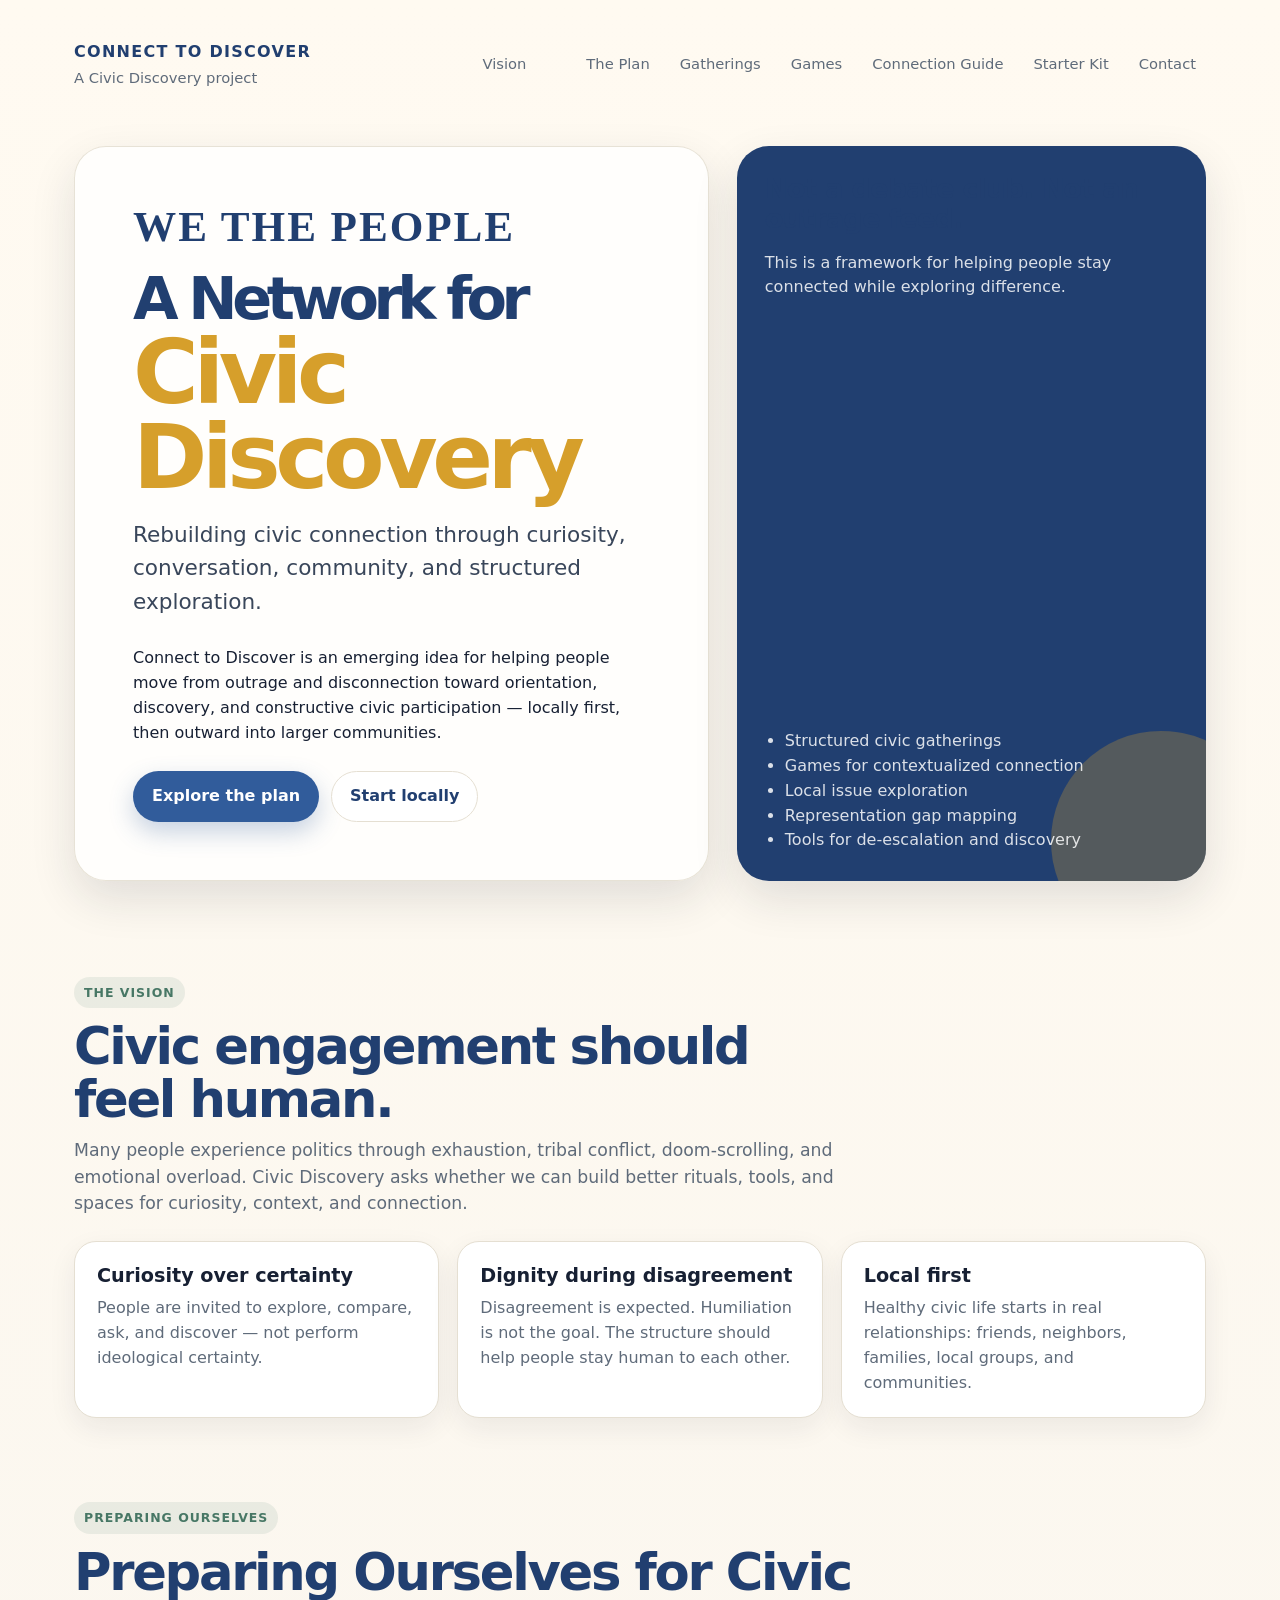
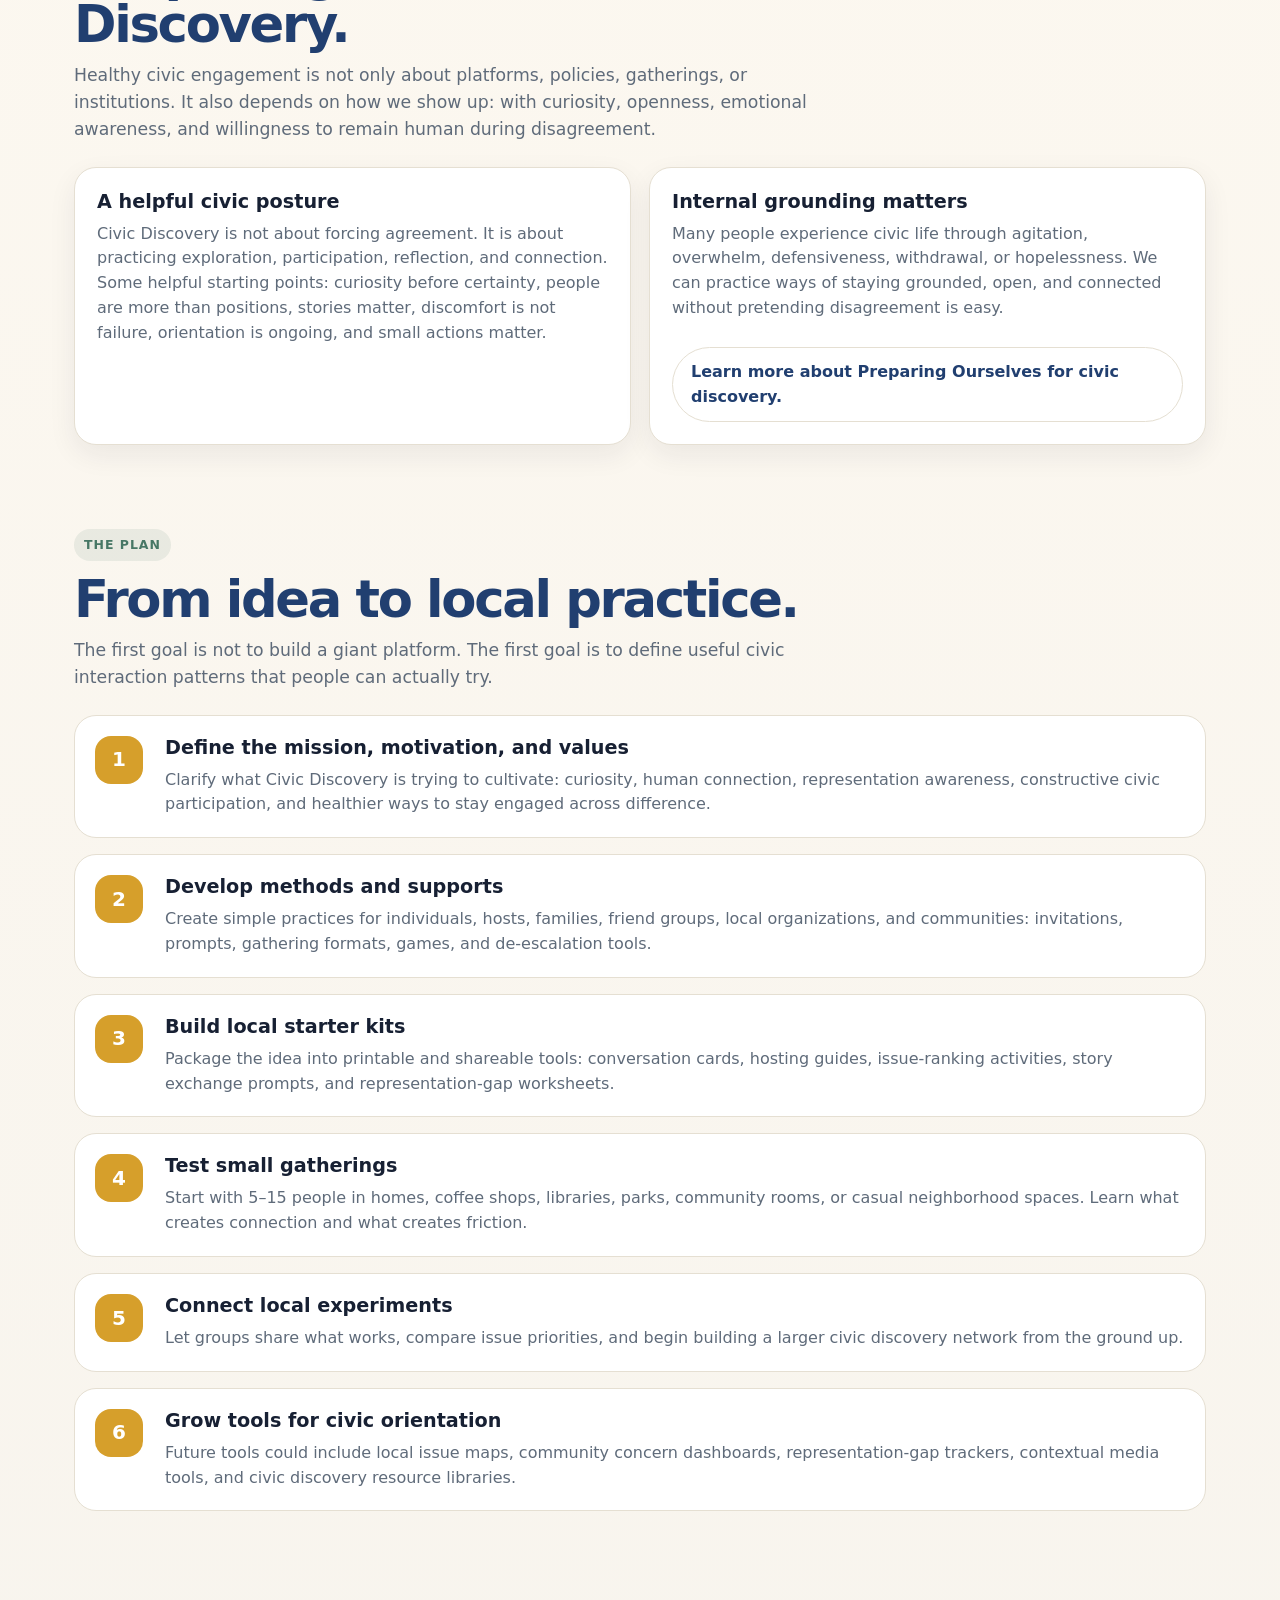
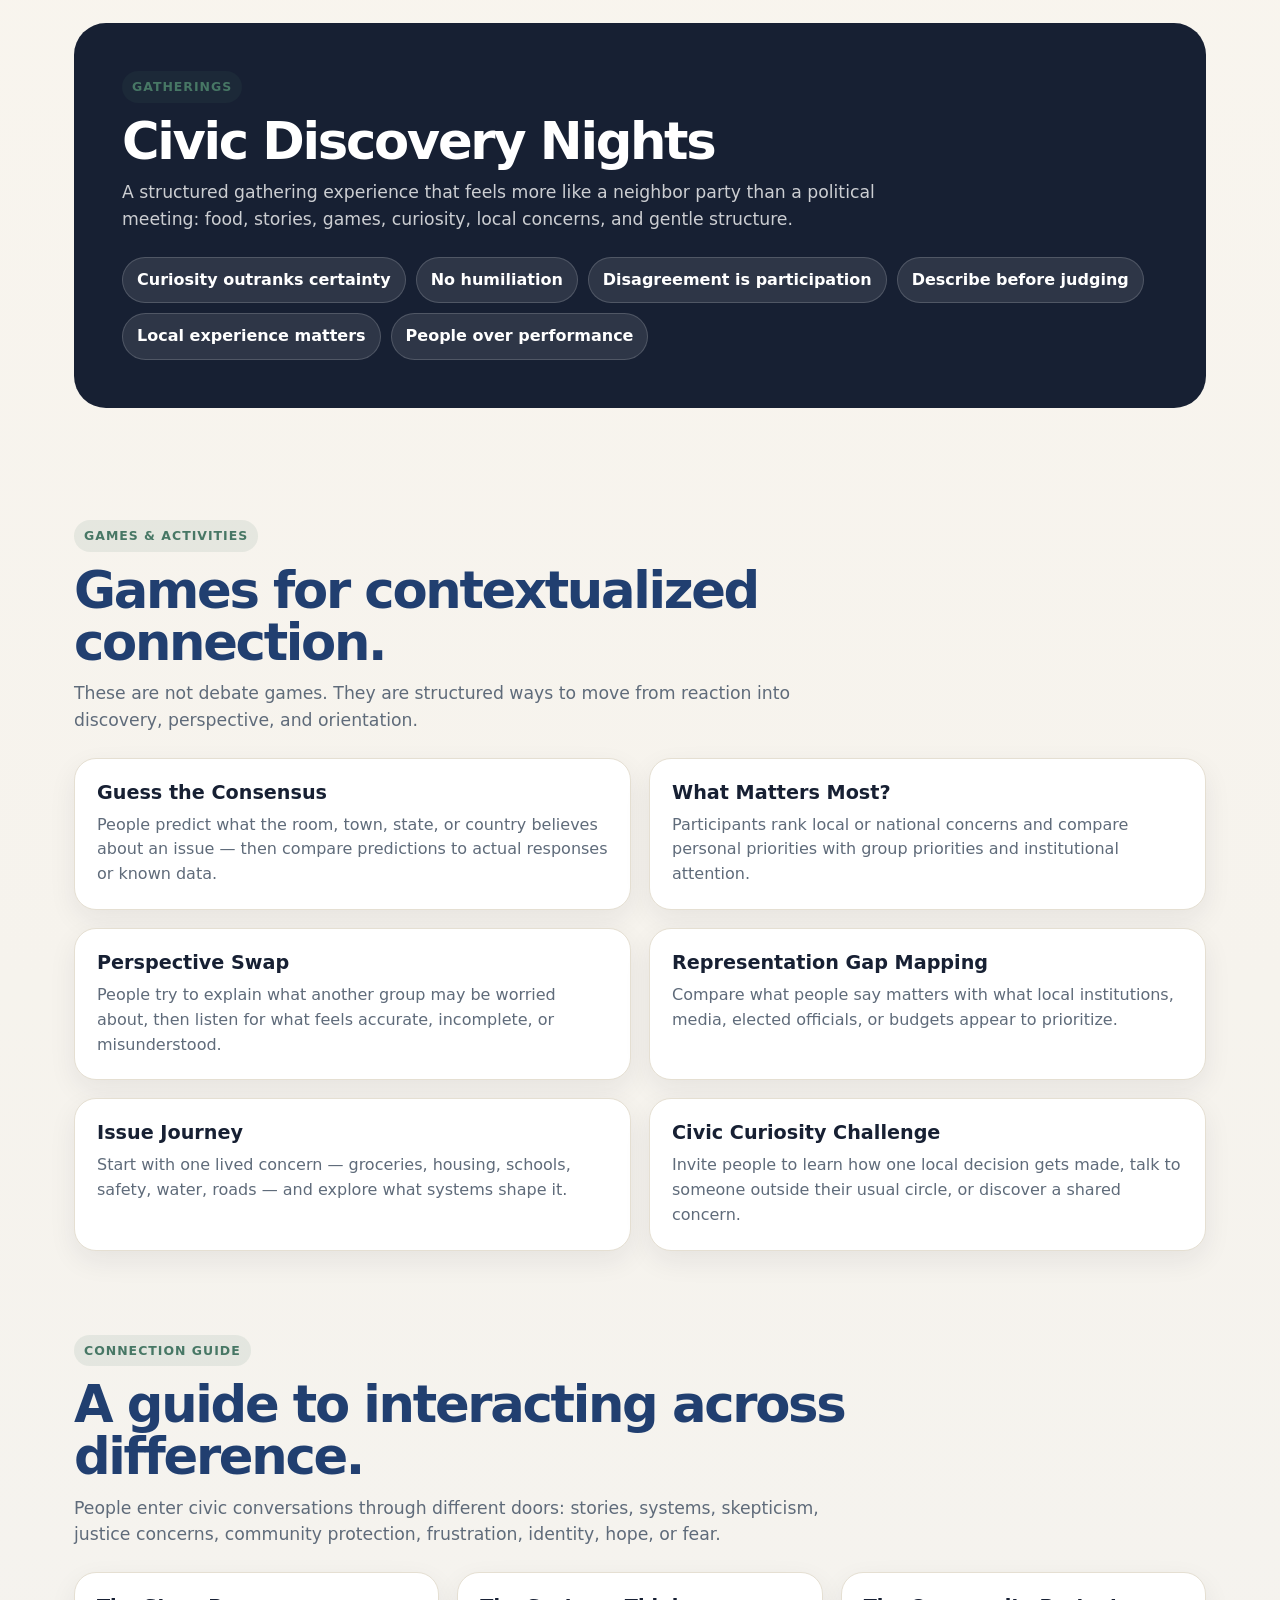
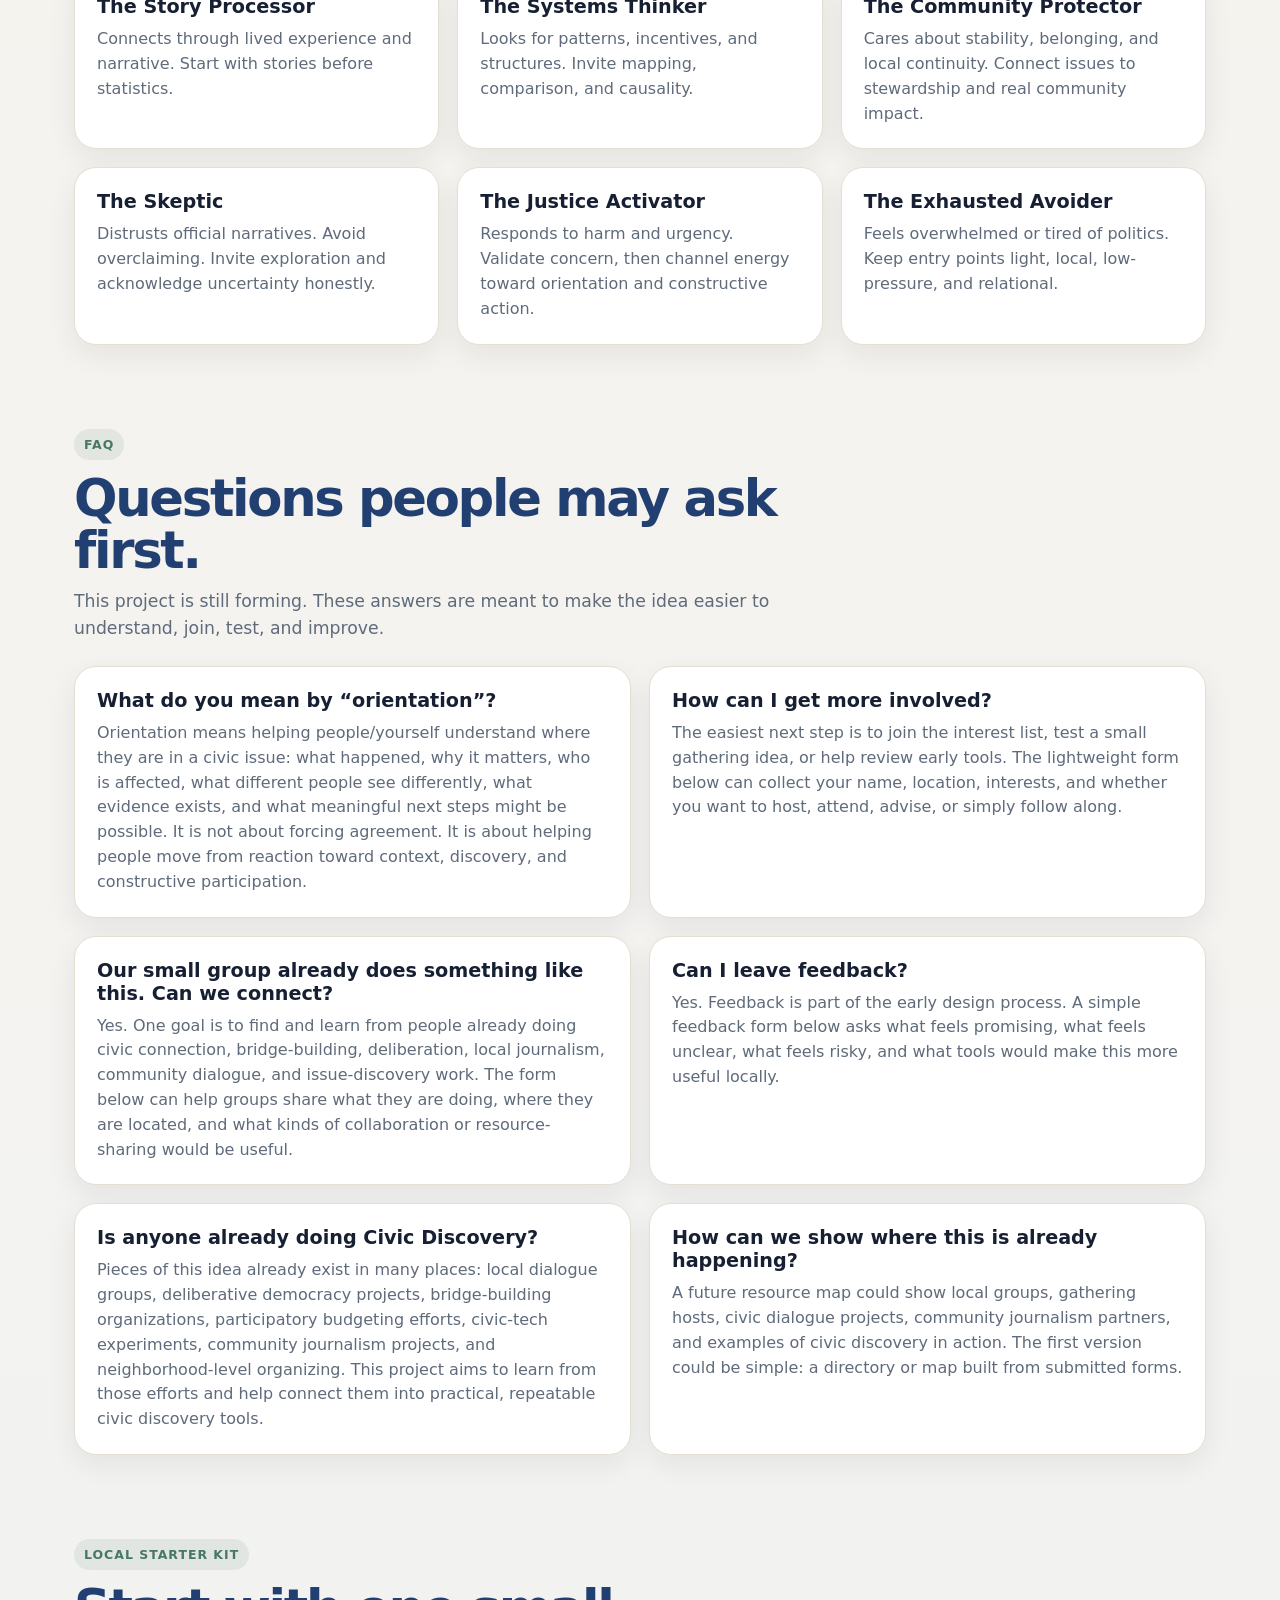
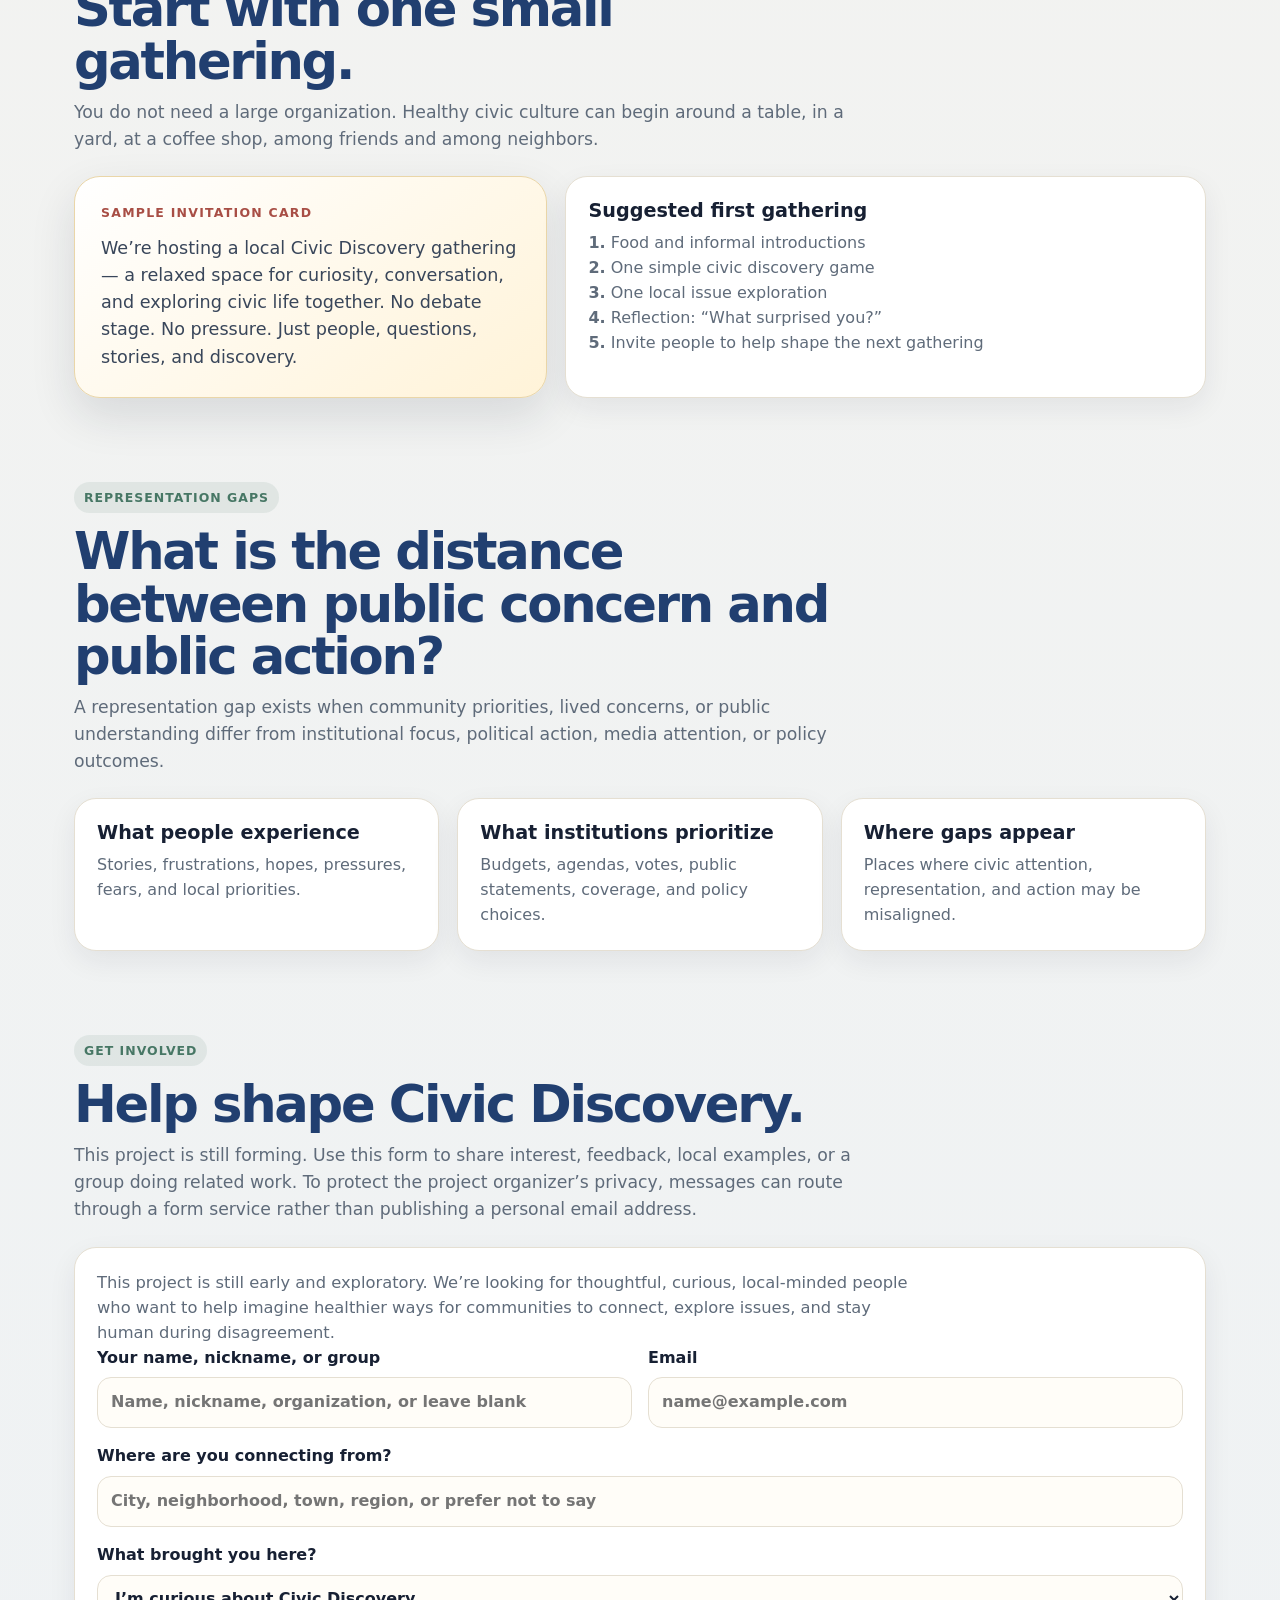
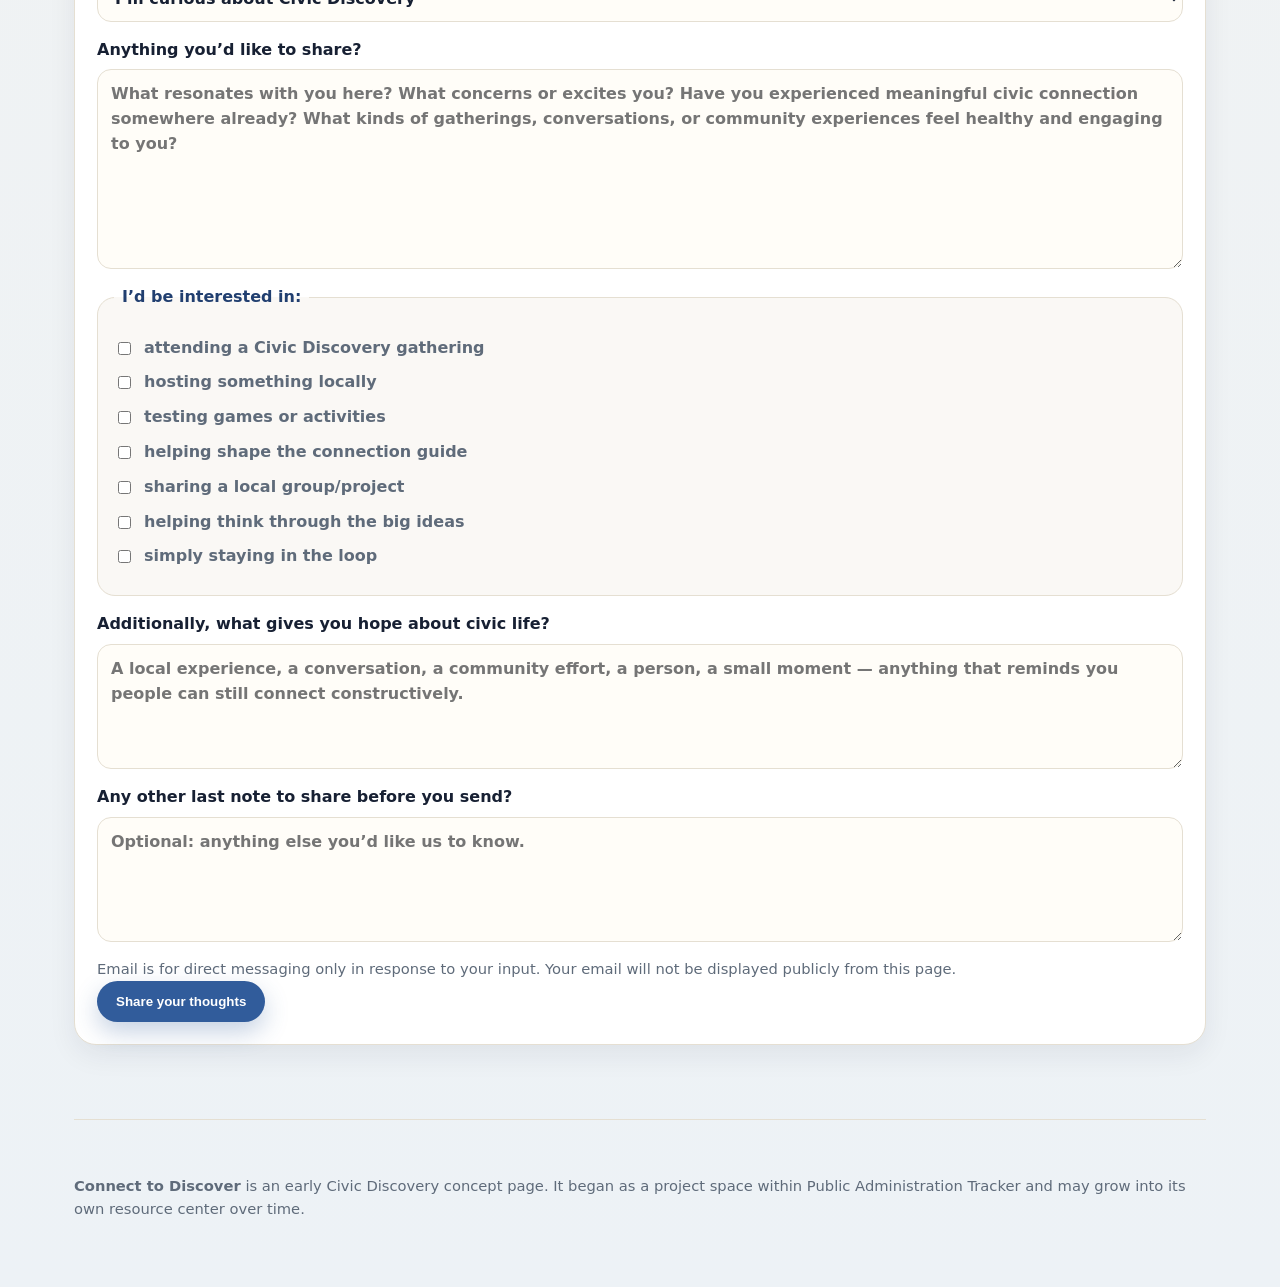
==== connecttodiscover.html @ 5a4b4bee "Update connecttodiscover.html with internal work links" ====
<!DOCTYPE html>
<html lang="en">
<head>
  <meta charset="UTF-8" />
  <meta name="viewport" content="width=device-width, initial-scale=1.0" />
  <title>Connect to Discover | Civic Discovery</title>
  <meta name="description" content="Connect to Discover is an emerging civic discovery project for rebuilding civic connection through curiosity, conversation, and community." />
  <style>
    :root {
      --ink: #172033;
      --muted: #5f6b7a;
      --soft: #f6f3ed;
      --paper: #fffaf1;
      --card: #ffffff;
      --line: #e5dfd2;
      --blue: #315c9b;
      --blue-dark: #213f70;
      --gold: #d69f2b;
      --green: #477765;
      --red: #a84e45;
      --purple: #6d5a8d;
      --shadow: 0 18px 45px rgba(23, 32, 51, 0.12);
      --radius: 22px;
    }

    * { box-sizing: border-box; }

    body {
      margin: 0;
      font-family: Inter, ui-sans-serif, system-ui, -apple-system, BlinkMacSystemFont, "Segoe UI", sans-serif;
      color: var(--ink);
      background: linear-gradient(180deg, #fffaf1 0%, #f6f3ed 45%, #edf2f6 100%);
      line-height: 1.55;
    }

    a { color: inherit; }

    .site-shell {
      max-width: 1180px;
      margin: 0 auto;
      padding: 24px;
    }

    .topbar {
      display: flex;
      align-items: center;
      justify-content: space-between;
      gap: 18px;
      padding: 16px 0 28px;
    }

    .brand {
      display: flex;
      flex-direction: column;
      gap: 2px;
      text-decoration: none;
    }

    .brand strong {
      font-size: 1rem;
      letter-spacing: 0.08em;
      text-transform: uppercase;
      color: var(--blue-dark);
    }

    .brand span {
      color: var(--muted);
      font-size: 0.92rem;
    }

    nav {
      display: flex;
      flex-wrap: wrap;
      justify-content: flex-end;
      gap: 10px;
      font-size: 0.92rem;
    }

    nav a {
      text-decoration: none;
      color: var(--muted);
      padding: 8px 10px;
      border-radius: 999px;
    }

    nav a:hover {
      color: var(--blue-dark);
      background: rgba(49, 92, 155, 0.08);
    }

    .hero {
      display: grid;
      grid-template-columns: minmax(0, 1.15fr) minmax(300px, 0.85fr);
      gap: 28px;
      align-items: stretch;
      padding: 28px 0 54px;
    }

    .hero-card {
      background: rgba(255, 255, 255, 0.78);
      border: 1px solid rgba(229, 223, 210, 0.9);
      border-radius: 32px;
      padding: clamp(30px, 5vw, 58px);
      box-shadow: var(--shadow);
      backdrop-filter: blur(8px);
    }

   .eyebrow {
  display: block;
  color: var(--blue-dark);
  font-family: Georgia, "Times New Roman", serif;
  font-weight: 800;
  font-size: clamp(1.55rem, 3.5vw, 2.7rem);
  line-height: 1;
  letter-spacing: 0.045em;
  text-transform: uppercase;
  margin-bottom: 22px;
}
    h1 {
      font-size: clamp(2.45rem, 7vw, 5.6rem);
      line-height: 0.95;
      margin: 0 0 18px;
      letter-spacing: -0.06em;
      color: var(--blue-dark);
    }

  .hero h1 span {
  color: var(--gold);
  display: block;
}

.hero h1 .title-kicker {
  color: var(--blue-dark);
  font-size: clamp(1.8rem, 4.6vw, 3.85rem);
  line-height: 0.98;
  margin-bottom: 2px;
}

    .lede {
      font-size: clamp(1.1rem, 2vw, 1.35rem);
      color: #39465a;
      max-width: 780px;
      margin: 0 0 28px;
    }

    .button-row {
      display: flex;
      flex-wrap: wrap;
      gap: 12px;
      margin-top: 26px;
    }

    .button {
      display: inline-flex;
      align-items: center;
      justify-content: center;
      border-radius: 999px;
      padding: 12px 18px;
      font-weight: 750;
      text-decoration: none;
      border: 1px solid transparent;
      transition: transform 0.16s ease, box-shadow 0.16s ease, background 0.16s ease;
    }

    .button:hover { transform: translateY(-1px); }

    .button.primary {
      background: var(--blue);
      color: white;
      box-shadow: 0 10px 24px rgba(49, 92, 155, 0.28);
    }

    .button.secondary {
      background: white;
      border-color: var(--line);
      color: var(--blue-dark);
    }

    .side-panel {
      border-radius: 32px;
      padding: 28px;
      background: var(--blue-dark);
      color: white;
      box-shadow: var(--shadow);
      display: flex;
      flex-direction: column;
      justify-content: space-between;
      min-height: 420px;
      position: relative;
      overflow: hidden;
    }

    .side-panel::after {
      content: "";
      position: absolute;
      width: 220px;
      height: 220px;
      border-radius: 999px;
      background: rgba(214, 159, 43, 0.28);
      bottom: -70px;
      right: -65px;
    }

    .side-panel h2 {
      font-size: 1.7rem;
      line-height: 1.12;
      margin: 0 0 16px;
      letter-spacing: -0.03em;
      position: relative;
      z-index: 1;
    }

    .side-panel p, .side-panel li {
      color: rgba(255,255,255,0.84);
      position: relative;
      z-index: 1;
    }

    .side-panel ul {
      margin: 18px 0 0;
      padding-left: 20px;
    }

    section {
      padding: 42px 0;
    }

    .section-heading {
      max-width: 780px;
      margin-bottom: 24px;
    }

    h2 {
      font-size: clamp(1.9rem, 4vw, 3.25rem);
      line-height: 1.02;
      letter-spacing: -0.045em;
      margin: 0 0 12px;
      color: var(--blue-dark);
    }

    h3 {
      font-size: 1.2rem;
      line-height: 1.2;
      margin: 0 0 9px;
      color: var(--ink);
    }

    .section-heading p {
      font-size: 1.08rem;
      color: var(--muted);
      margin: 0;
    }

    .grid {
      display: grid;
      grid-template-columns: repeat(3, minmax(0, 1fr));
      gap: 18px;
    }

    .grid.two {
      grid-template-columns: repeat(2, minmax(0, 1fr));
    }

    .card {
      background: var(--card);
      border: 1px solid var(--line);
      border-radius: var(--radius);
      padding: 22px;
      box-shadow: 0 10px 28px rgba(23, 32, 51, 0.07);
    }

    .card p {
      margin: 0;
      color: var(--muted);
    }

    .tag {
      display: inline-block;
      font-size: 0.78rem;
      font-weight: 750;
      text-transform: uppercase;
      letter-spacing: 0.08em;
      color: var(--green);
      background: rgba(71, 119, 101, 0.1);
      padding: 6px 10px;
      border-radius: 999px;
      margin-bottom: 12px;
    }

    .steps {
      counter-reset: step;
      display: grid;
      gap: 16px;
    }

    .step {
      counter-increment: step;
      display: grid;
      grid-template-columns: 54px 1fr;
      gap: 16px;
      align-items: start;
      background: white;
      border: 1px solid var(--line);
      border-radius: var(--radius);
      padding: 20px;
    }

    .step::before {
      content: counter(step);
      display: grid;
      place-items: center;
      width: 48px;
      height: 48px;
      border-radius: 16px;
      background: var(--gold);
      color: white;
      font-weight: 850;
      font-size: 1.25rem;
    }

    .step p { margin: 0; color: var(--muted); }

    .feature-band {
      background: var(--ink);
      color: white;
      border-radius: 32px;
      padding: clamp(28px, 5vw, 48px);
      margin: 28px 0;
      overflow: hidden;
      position: relative;
    }

    .feature-band h2 { color: white; }
    .feature-band p { color: rgba(255,255,255,0.78); }

    .agreements {
      display: flex;
      flex-wrap: wrap;
      gap: 10px;
      margin-top: 20px;
    }

    .agreement {
      background: rgba(255,255,255,0.1);
      border: 1px solid rgba(255,255,255,0.16);
      border-radius: 999px;
      padding: 10px 14px;
      color: white;
      font-weight: 700;
    }

    .starter-box {
      display: grid;
      grid-template-columns: minmax(0, 0.85fr) minmax(0, 1.15fr);
      gap: 18px;
      align-items: stretch;
    }

    .invitation-card {
      background: linear-gradient(145deg, #ffffff, #fff3d8);
      border: 1px solid #ead6a8;
      border-radius: 26px;
      padding: 26px;
      box-shadow: var(--shadow);
    }

    .invitation-card .small-label {
      font-size: 0.78rem;
      font-weight: 850;
      text-transform: uppercase;
      letter-spacing: 0.1em;
      color: var(--red);
      margin-bottom: 12px;
    }

    .invitation-card p {
      font-size: 1.1rem;
      color: #39465a;
      margin: 0;
    }

    label {
      display: grid;
      gap: 7px;
      font-weight: 750;
      color: var(--ink);
      margin-bottom: 16px;
    }

    input,
    select,
    textarea {
      width: 100%;
      border: 1px solid var(--line);
      border-radius: 14px;
      padding: 12px 13px;
      font: inherit;
      color: var(--ink);
      background: #fffdf8;
    }

    input:focus,
    select:focus,
    textarea:focus {
      outline: 3px solid rgba(49, 92, 155, 0.18);
      border-color: var(--blue);
    }

    .form-grid {
      display: grid;
      grid-template-columns: repeat(2, minmax(0, 1fr));
      gap: 16px;
    }

    fieldset {
      border: 1px solid var(--line);
      border-radius: 18px;
      padding: 16px;
      margin: 10px 0 16px;
      background: rgba(246, 243, 237, 0.55);
    }

    legend {
      font-weight: 850;
      color: var(--blue-dark);
      padding: 0 8px;
    }

    .checkbox {
      display: flex;
      align-items: center;
      gap: 10px;
      font-weight: 650;
      color: var(--muted);
      margin: 10px 0;
    }

    .checkbox input {
      width: auto;
    }

    .form-intro {
      color: var(--muted);
      font-size: 1.02rem;
      margin: 0 0 22px;
      max-width: 820px;
    }

    .form-note {
      color: var(--muted);
      font-size: 0.92rem;
      margin: 0 0 18px;
    }

    footer {
      padding: 40px 0 28px;
      color: var(--muted);
      border-top: 1px solid var(--line);
      margin-top: 32px;
      font-size: 0.92rem;
    }

    @media (max-width: 880px) {
      .hero,
      .starter-box,
      .grid,
      .grid.two,
      .form-grid {
        grid-template-columns: 1fr;
      }

      .topbar {
        align-items: flex-start;
        flex-direction: column;
      }

      nav { justify-content: flex-start; }
      .side-panel { min-height: auto; }
    }

    @media (max-width: 560px) {
      .site-shell { padding: 18px; }
      .hero-card, .side-panel, .feature-band { border-radius: 24px; }
      .step { grid-template-columns: 1fr; }
      .step::before { width: 44px; height: 44px; }
      nav a { padding-left: 0; }
    }
  </style>
</head>
<body>
  <div class="site-shell">
    <header class="topbar">
      <a class="brand" href="#top" aria-label="Connect to Discover home">
        <strong>Connect to Discover</strong>
        <span>A Civic Discovery project</span>
      </a>
      <nav aria-label="Page navigation">
        <a href="#vision">Vision</a>
        <a href="internal-work-civic-discovery.html"Internal Work</a>
        <a href="#plan">The Plan</a>
        <a href="#gatherings">Gatherings</a>
        <a href="#games">Games</a>
        <a href="#guide">Connection Guide</a>
        <a href="#starter">Starter Kit</a>
        <a href="#contact">Contact</a>
      </nav>
    </header>

    <main id="top">
      <section class="hero" aria-labelledby="hero-title">
        <div class="hero-card">
<div class="eyebrow">We The People</div>
<h1 id="hero-title">
  <span class="title-kicker">A Network for</span>
  <span>Civic Discovery</span>
</h1>
          <p class="lede">Rebuilding civic connection through curiosity, conversation, community, and structured exploration.</p>
          <p>Connect to Discover is an emerging idea for helping people move from outrage and disconnection toward orientation, discovery, and constructive civic participation — locally first, then outward into larger communities.</p>
          <div class="button-row">
            <a class="button primary" href="#plan">Explore the plan</a>
            <a class="button secondary" href="#starter">Start locally</a>
          </div>
        </div>

        <aside class="side-panel" aria-label="What this project is about">
          <div>
            <h2>Not a debate club. Not an outrage feed.</h2>
            <p>This is a framework for helping people stay connected while exploring difference.</p>
          </div>
          <ul>
            <li>Structured civic gatherings</li>
            <li>Games for contextualized connection</li>
            <li>Local issue exploration</li>
            <li>Representation gap mapping</li>
            <li>Tools for de-escalation and discovery</li>
          </ul>
        </aside>
      </section>

      <section id="vision">
        <div class="section-heading">
          <span class="tag">The Vision</span>
          <h2>Civic engagement should feel human.</h2>
          <p>Many people experience politics through exhaustion, tribal conflict, doom-scrolling, and emotional overload. Civic Discovery asks whether we can build better rituals, tools, and spaces for curiosity, context, and connection.</p>
        </div>
        <div class="grid three">
          <article class="card">
            <h3>Curiosity over certainty</h3>
            <p>People are invited to explore, compare, ask, and discover — not perform ideological certainty.</p>
          </article>
          <article class="card">
            <h3>Dignity during disagreement</h3>
            <p>Disagreement is expected. Humiliation is not the goal. The structure should help people stay human to each other.</p>
          </article>
          <article class="card">
            <h3>Local first</h3>
            <p>Healthy civic life starts in real relationships: friends, neighbors, families, local groups, and communities.</p>
          </article>
        </div>
      </section>

      <section id="preparing">
  <div class="section-heading">
    <span class="tag">Preparing Ourselves</span>
    <h2>Preparing Ourselves for Civic Discovery.</h2>
    <p>Healthy civic engagement is not only about platforms, policies, gatherings, or institutions. It also depends on how we show up: with curiosity, openness, emotional awareness, and willingness to remain human during disagreement.</p>
  </div>
  <div class="grid two">
    <article class="card">
      <h3>A helpful civic posture</h3>
      <p>Civic Discovery is not about forcing agreement. It is about practicing exploration, participation, reflection, and connection. Some helpful starting points: curiosity before certainty, people are more than positions, stories matter, discomfort is not failure, orientation is ongoing, and small actions matter.</p>
    </article>
    <article class="card">
      <h3>Internal grounding matters</h3>
      <p>Many people experience civic life through agitation, overwhelm, defensiveness, withdrawal, or hopelessness. We can practice ways of staying grounded, open, and connected without pretending disagreement is easy.</p>
      <div class="button-row">
        <a class="button secondary" href="internal-work-civic-discovery.html">Learn more about Preparing Ourselves for civic discovery.</a>
      </div>
    </article>
  </div>
</section>

      
      <section id="plan">
        <div class="section-heading">
          <span class="tag">The Plan</span>
          <h2>From idea to local practice.</h2>
          <p>The first goal is not to build a giant platform. The first goal is to define useful civic interaction patterns that people can actually try.</p>
        </div>
        <div class="steps">
          <article class="step">
            <div>
              <h3>Define the mission, motivation, and values</h3>
              <p>Clarify what Civic Discovery is trying to cultivate: curiosity, human connection, representation awareness, constructive civic participation, and healthier ways to stay engaged across difference.</p>
            </div>
          </article>
          <article class="step">
            <div>
              <h3>Develop methods and supports</h3>
              <p>Create simple practices for individuals, hosts, families, friend groups, local organizations, and communities: invitations, prompts, gathering formats, games, and de-escalation tools.</p>
            </div>
          </article>
          <article class="step">
            <div>
              <h3>Build local starter kits</h3>
              <p>Package the idea into printable and shareable tools: conversation cards, hosting guides, issue-ranking activities, story exchange prompts, and representation-gap worksheets.</p>
            </div>
          </article>
          <article class="step">
            <div>
              <h3>Test small gatherings</h3>
              <p>Start with 5–15 people in homes, coffee shops, libraries, parks, community rooms, or casual neighborhood spaces. Learn what creates connection and what creates friction.</p>
            </div>
          </article>
          <article class="step">
            <div>
              <h3>Connect local experiments</h3>
              <p>Let groups share what works, compare issue priorities, and begin building a larger civic discovery network from the ground up.</p>
            </div>
          </article>
          <article class="step">
            <div>
              <h3>Grow tools for civic orientation</h3>
              <p>Future tools could include local issue maps, community concern dashboards, representation-gap trackers, contextual media tools, and civic discovery resource libraries.</p>
            </div>
          </article>
        </div>
      </section>

      <section id="gatherings">
        <div class="feature-band">
          <div class="section-heading">
            <span class="tag">Gatherings</span>
            <h2>Civic Discovery Nights</h2>
            <p>A structured gathering experience that feels more like a neighbor party than a political meeting: food, stories, games, curiosity, local concerns, and gentle structure.</p>
          </div>
          <div class="agreements" aria-label="Suggested gathering agreements">
            <span class="agreement">Curiosity outranks certainty</span>
            <span class="agreement">No humiliation</span>
            <span class="agreement">Disagreement is participation</span>
            <span class="agreement">Describe before judging</span>
            <span class="agreement">Local experience matters</span>
            <span class="agreement">People over performance</span>
          </div>
        </div>
      </section>

      <section id="games">
        <div class="section-heading">
          <span class="tag">Games & Activities</span>
          <h2>Games for contextualized connection.</h2>
          <p>These are not debate games. They are structured ways to move from reaction into discovery, perspective, and orientation.</p>
        </div>
        <div class="grid two">
          <article class="card">
            <h3>Guess the Consensus</h3>
            <p>People predict what the room, town, state, or country believes about an issue — then compare predictions to actual responses or known data.</p>
          </article>
          <article class="card">
            <h3>What Matters Most?</h3>
            <p>Participants rank local or national concerns and compare personal priorities with group priorities and institutional attention.</p>
          </article>
          <article class="card">
            <h3>Perspective Swap</h3>
            <p>People try to explain what another group may be worried about, then listen for what feels accurate, incomplete, or misunderstood.</p>
          </article>
          <article class="card">
            <h3>Representation Gap Mapping</h3>
            <p>Compare what people say matters with what local institutions, media, elected officials, or budgets appear to prioritize.</p>
          </article>
          <article class="card">
            <h3>Issue Journey</h3>
            <p>Start with one lived concern — groceries, housing, schools, safety, water, roads — and explore what systems shape it.</p>
          </article>
          <article class="card">
            <h3>Civic Curiosity Challenge</h3>
            <p>Invite people to learn how one local decision gets made, talk to someone outside their usual circle, or discover a shared concern.</p>
          </article>
        </div>
      </section>

      <section id="guide">
        <div class="section-heading">
          <span class="tag">Connection Guide</span>
          <h2>A guide to interacting across difference.</h2>
          <p>People enter civic conversations through different doors: stories, systems, skepticism, justice concerns, community protection, frustration, identity, hope, or fear.</p>
        </div>
        <div class="grid">
          <article class="card">
            <h3>The Story Processor</h3>
            <p>Connects through lived experience and narrative. Start with stories before statistics.</p>
          </article>
          <article class="card">
            <h3>The Systems Thinker</h3>
            <p>Looks for patterns, incentives, and structures. Invite mapping, comparison, and causality.</p>
          </article>
          <article class="card">
            <h3>The Community Protector</h3>
            <p>Cares about stability, belonging, and local continuity. Connect issues to stewardship and real community impact.</p>
          </article>
          <article class="card">
            <h3>The Skeptic</h3>
            <p>Distrusts official narratives. Avoid overclaiming. Invite exploration and acknowledge uncertainty honestly.</p>
          </article>
          <article class="card">
            <h3>The Justice Activator</h3>
            <p>Responds to harm and urgency. Validate concern, then channel energy toward orientation and constructive action.</p>
          </article>
          <article class="card">
            <h3>The Exhausted Avoider</h3>
            <p>Feels overwhelmed or tired of politics. Keep entry points light, local, low-pressure, and relational.</p>
          </article>
        </div>
      </section>

      <section id="faq">
        <div class="section-heading">
          <span class="tag">FAQ</span>
          <h2>Questions people may ask first.</h2>
          <p>This project is still forming. These answers are meant to make the idea easier to understand, join, test, and improve.</p>
        </div>
        <div class="grid two">
          <article class="card">
            <h3>What do you mean by “orientation”?</h3>
            <p>Orientation means helping people/yourself understand where they are in a civic issue: what happened, why it matters, who is affected, what different people see differently, what evidence exists, and what meaningful next steps might be possible. It is not about forcing agreement. It is about helping people move from reaction toward context, discovery, and constructive participation.</p>
          </article>
          <article class="card">
            <h3>How can I get more involved?</h3>
            <p>The easiest next step is to join the interest list, test a small gathering idea, or help review early tools. The lightweight form below can collect your name, location, interests, and whether you want to host, attend, advise, or simply follow along.</p>
          </article>
          <article class="card">
            <h3>Our small group already does something like this. Can we connect?</h3>
            <p>Yes. One goal is to find and learn from people already doing civic connection, bridge-building, deliberation, local journalism, community dialogue, and issue-discovery work. The form below can help groups share what they are doing, where they are located, and what kinds of collaboration or resource-sharing would be useful.</p>
          </article>
          <article class="card">
            <h3>Can I leave feedback?</h3>
            <p>Yes. Feedback is part of the early design process. A simple feedback form below asks what feels promising, what feels unclear, what feels risky, and what tools would make this more useful locally.</p>
          </article>
          <article class="card">
            <h3>Is anyone already doing Civic Discovery?</h3>
            <p>Pieces of this idea already exist in many places: local dialogue groups, deliberative democracy projects, bridge-building organizations, participatory budgeting efforts, civic-tech experiments, community journalism projects, and neighborhood-level organizing. This project aims to learn from those efforts and help connect them into practical, repeatable civic discovery tools.</p>
          </article>
          <article class="card">
            <h3>How can we show where this is already happening?</h3>
            <p>A future resource map could show local groups, gathering hosts, civic dialogue projects, community journalism partners, and examples of civic discovery in action. The first version could be simple: a directory or map built from submitted forms.</p>
          </article>
        </div>
      </section>

      <section id="starter">
        <div class="section-heading">
          <span class="tag">Local Starter Kit</span>
          <h2>Start with one small gathering.</h2>
          <p>You do not need a large organization. Healthy civic culture can begin around a table, in a yard, at a coffee shop, among friends and among neighbors.</p>
        </div>
        <div class="starter-box">
          <div class="invitation-card">
            <div class="small-label">Sample Invitation Card</div>
            <p>We’re hosting a local Civic Discovery gathering — a relaxed space for curiosity, conversation, and exploring civic life together. No debate stage. No pressure. Just people, questions, stories, and discovery.</p>
          </div>
          <div class="card">
            <h3>Suggested first gathering</h3>
            <p><strong>1.</strong> Food and informal introductions<br>
              <strong>2.</strong> One simple civic discovery game<br>
              <strong>3.</strong> One local issue exploration<br>
              <strong>4.</strong> Reflection: “What surprised you?”<br>
              <strong>5.</strong> Invite people to help shape the next gathering</p>
          </div>
        </div>
      </section>


      <section id="representation-gaps">
        <div class="section-heading">
          <span class="tag">Representation Gaps</span>
          <h2>What is the distance between public concern and public action?</h2>
          <p>A representation gap exists when community priorities, lived concerns, or public understanding differ from institutional focus, political action, media attention, or policy outcomes.</p>
        </div>
        <div class="grid three">
          <article class="card">
            <h3>What people experience</h3>
            <p>Stories, frustrations, hopes, pressures, fears, and local priorities.</p>
          </article>
          <article class="card">
            <h3>What institutions prioritize</h3>
            <p>Budgets, agendas, votes, public statements, coverage, and policy choices.</p>
          </article>
          <article class="card">
            <h3>Where gaps appear</h3>
            <p>Places where civic attention, representation, and action may be misaligned.</p>
          </article>
        </div>
      </section>

      
      <section id="contact">
        <div class="section-heading">
          <span class="tag">Get Involved</span>
          <h2>Help shape Civic Discovery.</h2>
          <p>This project is still forming. Use this form to share interest, feedback, local examples, or a group doing related work. To protect the project organizer’s privacy, messages can route through a form service rather than publishing a personal email address.</p>
        </div>

        <form class="card" action="https://formspree.io/f/xaqvppjg" method="POST">
          <input type="hidden" name="project" value="Connect to Discover / Civic Discovery" />
          <input type="text" name="_gotcha" style="display:none" tabindex="-1" autocomplete="off" />

          <p class="form-intro">This project is still early and exploratory. We’re looking for thoughtful, curious, local-minded people who want to help imagine healthier ways for communities to connect, explore issues, and stay human during disagreement.</p>

          <div class="form-grid">
            <label>
              Your name, nickname, or group
              <input type="text" name="name" placeholder="Name, nickname, organization, or leave blank" />
            </label>

            <label>
              Email
              <input type="email" name="email" placeholder="name@example.com" />
            </label>
          </div>

          <label>
            Where are you connecting from?
            <input type="text" name="location" placeholder="City, neighborhood, town, region, or prefer not to say" />
          </label>

          <label>
            What brought you here?
            <select name="reason">
              <option value="curious">I’m curious about Civic Discovery</option>
              <option value="attend">I’d love to attend something like this</option>
              <option value="host">I may want to host a gathering</option>
              <option value="existing-group">My group already does similar work</option>
              <option value="ideas-feedback">I have ideas or feedback</option>
              <option value="related-projects">I know of related projects or organizations</option>
              <option value="follow-along">I just want to follow along and see where this goes</option>
            </select>
          </label>

          <label>
            Anything you’d like to share?
            <textarea name="message" rows="7" placeholder="What resonates with you here? What concerns or excites you? Have you experienced meaningful civic connection somewhere already? What kinds of gatherings, conversations, or community experiences feel healthy and engaging to you?"></textarea>
          </label>

          <fieldset>
            <legend>I’d be interested in:</legend>
            <label class="checkbox"><input type="checkbox" name="interests" value="attending" /> attending a Civic Discovery gathering</label>
            <label class="checkbox"><input type="checkbox" name="interests" value="hosting" /> hosting something locally</label>
            <label class="checkbox"><input type="checkbox" name="interests" value="testing-games" /> testing games or activities</label>
            <label class="checkbox"><input type="checkbox" name="interests" value="connection-guide" /> helping shape the connection guide</label>
            <label class="checkbox"><input type="checkbox" name="interests" value="local-project" /> sharing a local group/project</label>
            <label class="checkbox"><input type="checkbox" name="interests" value="big-ideas" /> helping think through the big ideas</label>
            <label class="checkbox"><input type="checkbox" name="interests" value="stay-in-loop" /> simply staying in the loop</label>
          </fieldset>

          <label>
            Additionally, what gives you hope about civic life?
            <textarea name="hope" rows="4" placeholder="A local experience, a conversation, a community effort, a person, a small moment — anything that reminds you people can still connect constructively."></textarea>
          </label>

          <label>
            Any other last note to share before you send?
            <textarea name="final_note" rows="4" placeholder="Optional: anything else you’d like us to know."></textarea>
          </label>

          <p class="form-note">Email is for direct messaging only in response to your input. Your email will not be displayed publicly from this page.</p>

          <button class="button primary" type="submit">Share your thoughts</button>
        </form>
      </section>
    </main>

    <footer>
      <p><strong>Connect to Discover</strong> is an early Civic Discovery concept page. It began as a project space within Public Administration Tracker and may grow into its own resource center over time.</p>
    </footer>
  </div>
</body>
</html>
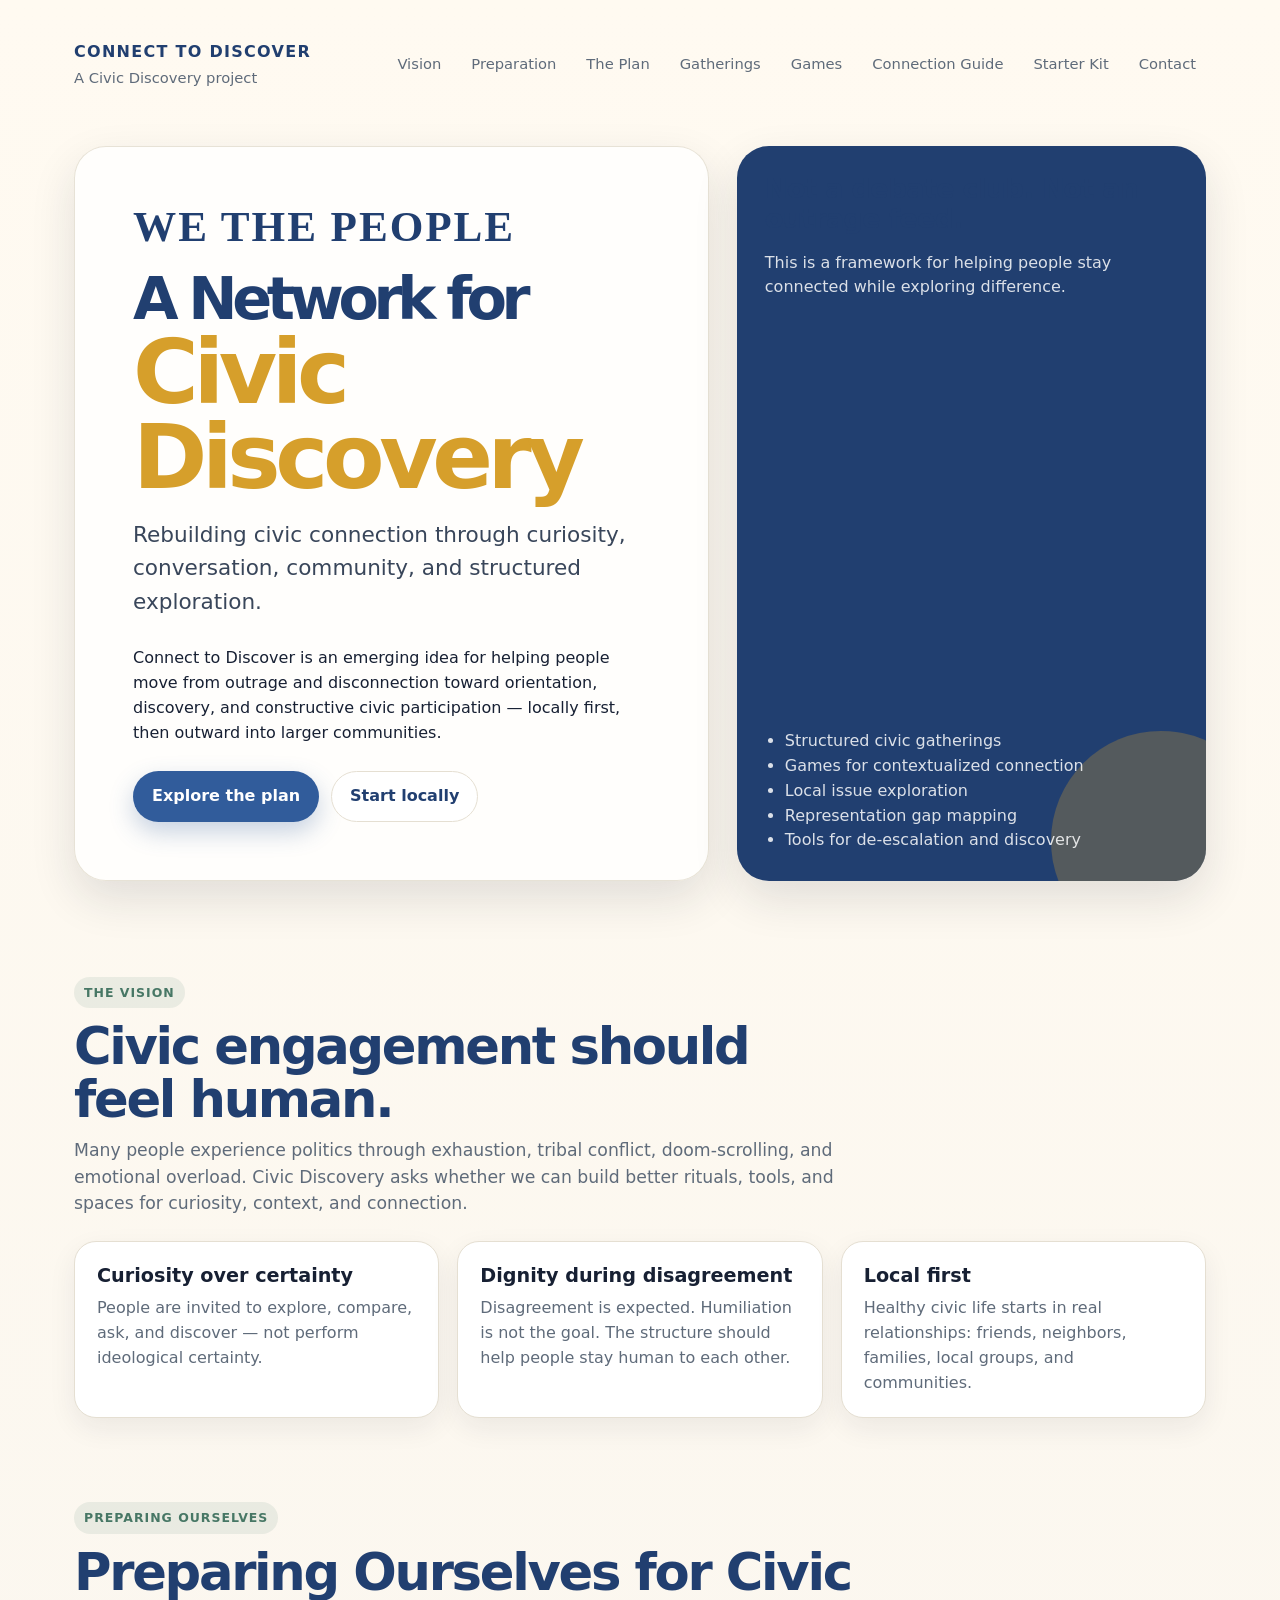
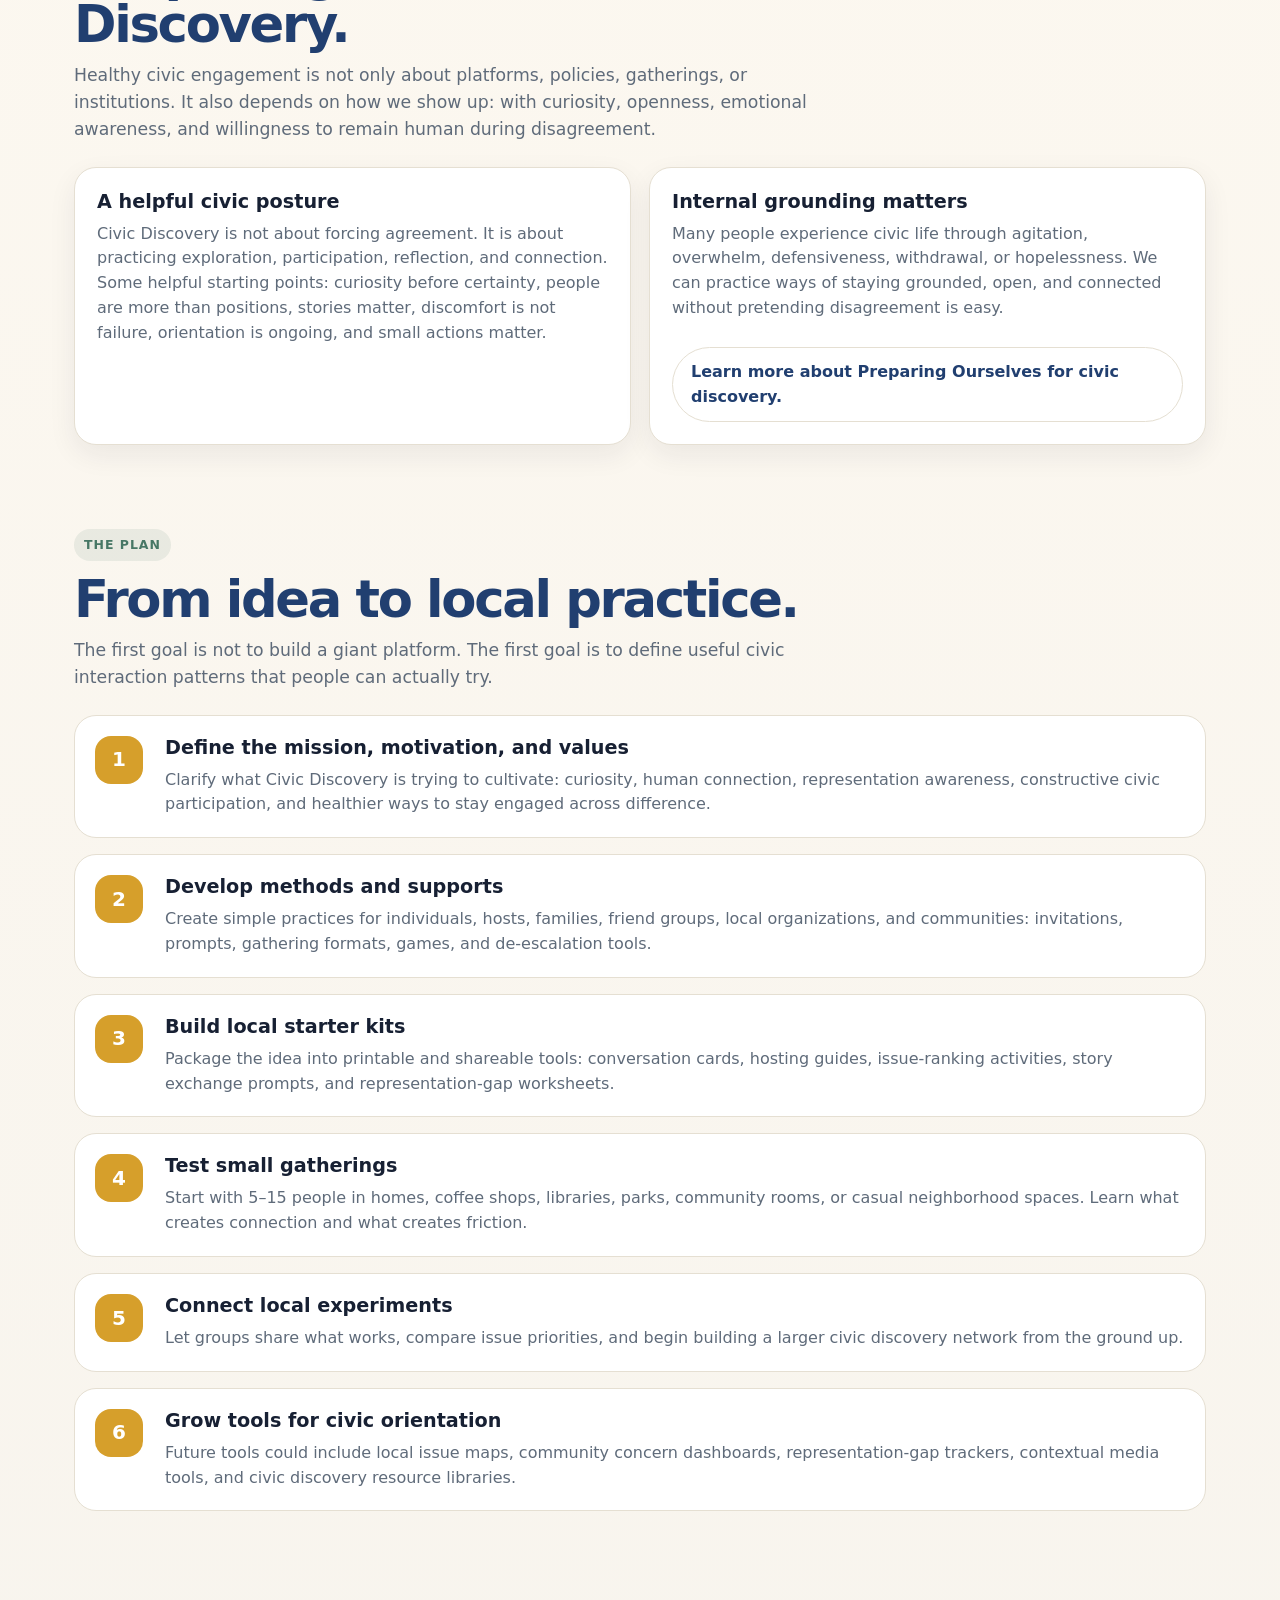
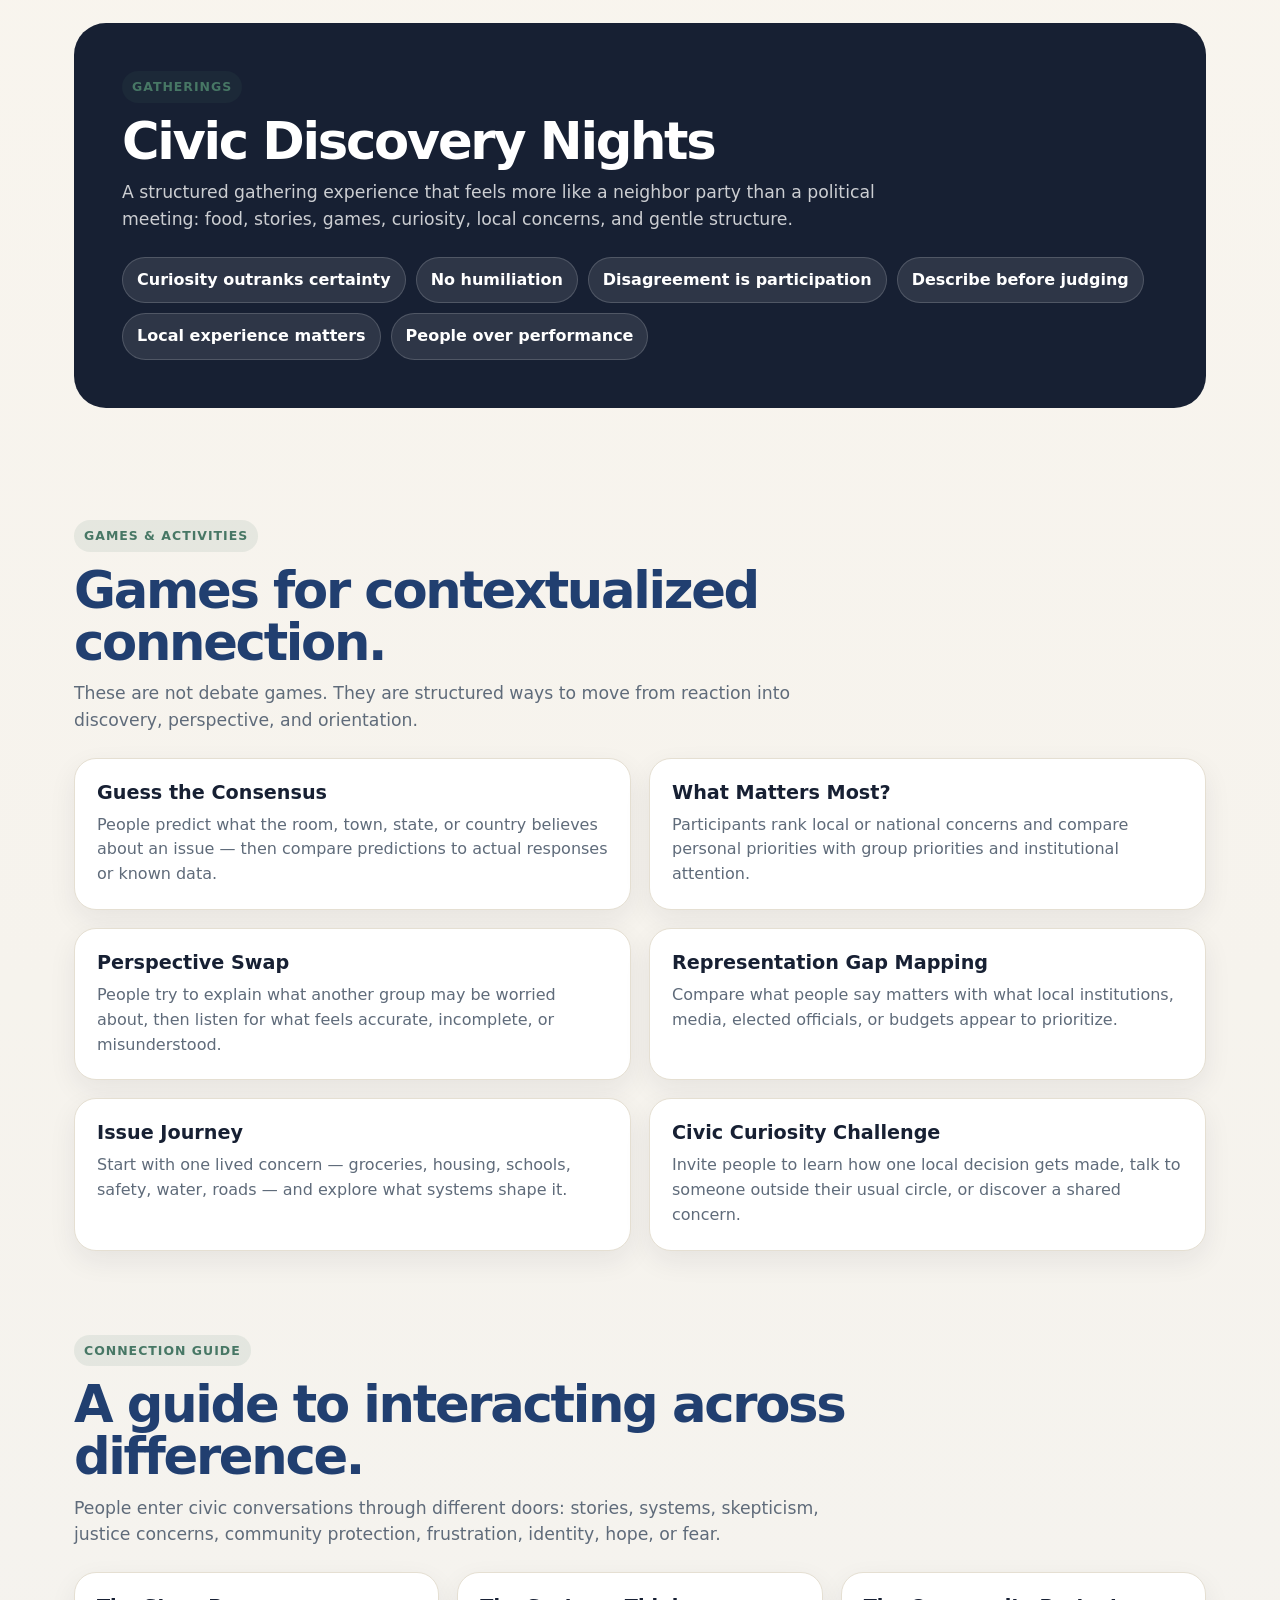
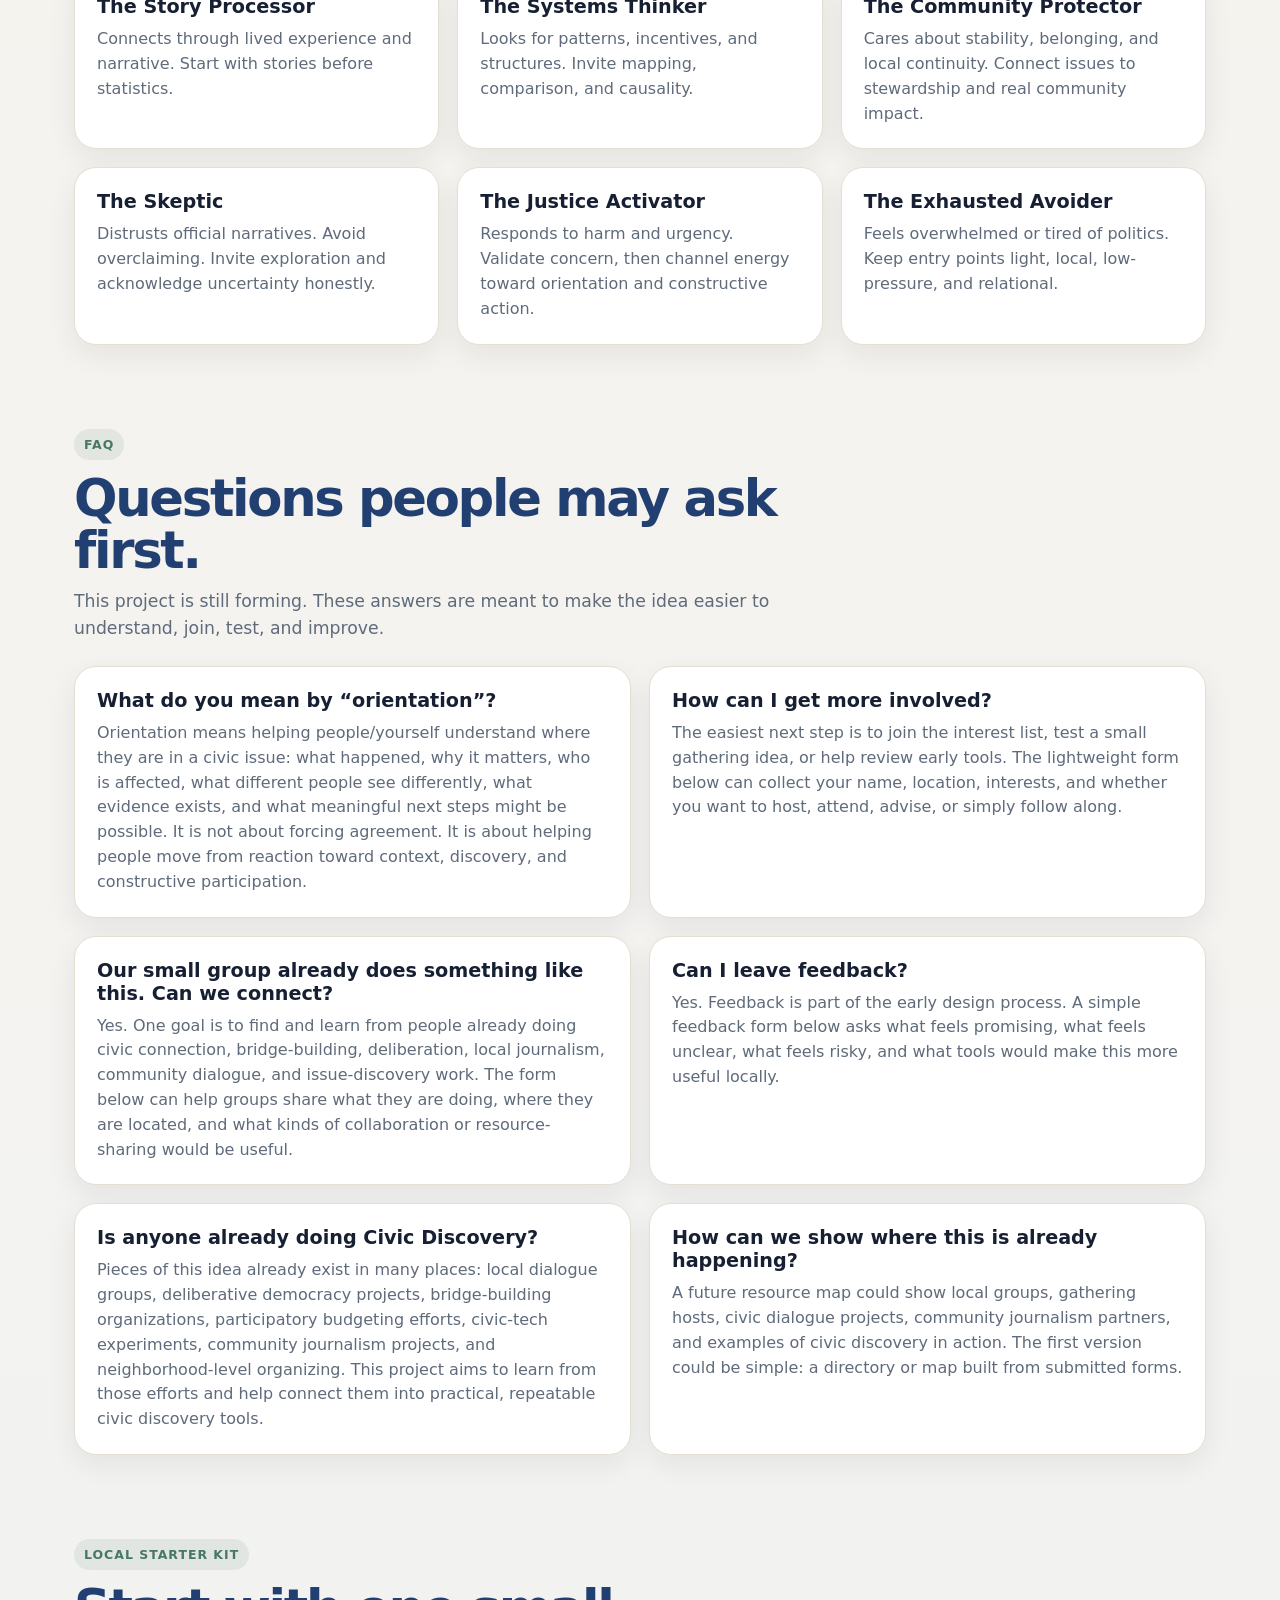
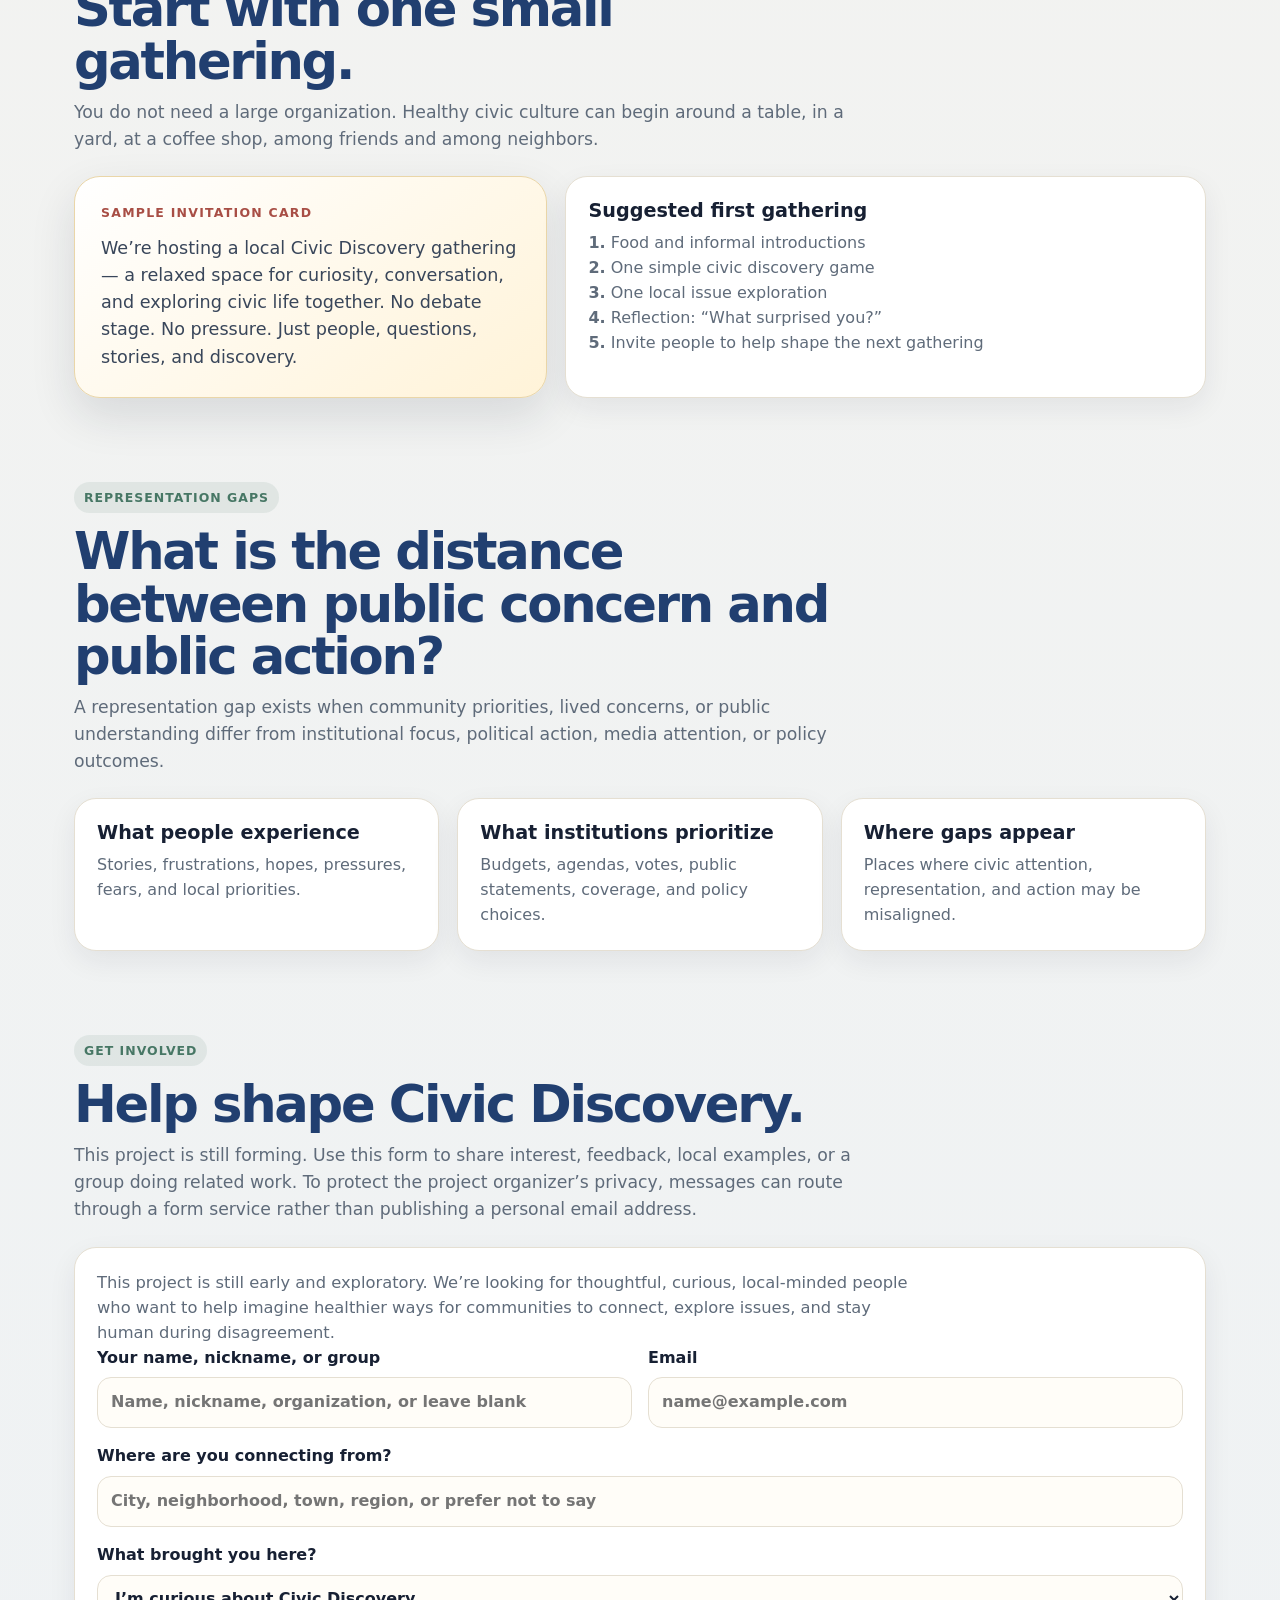
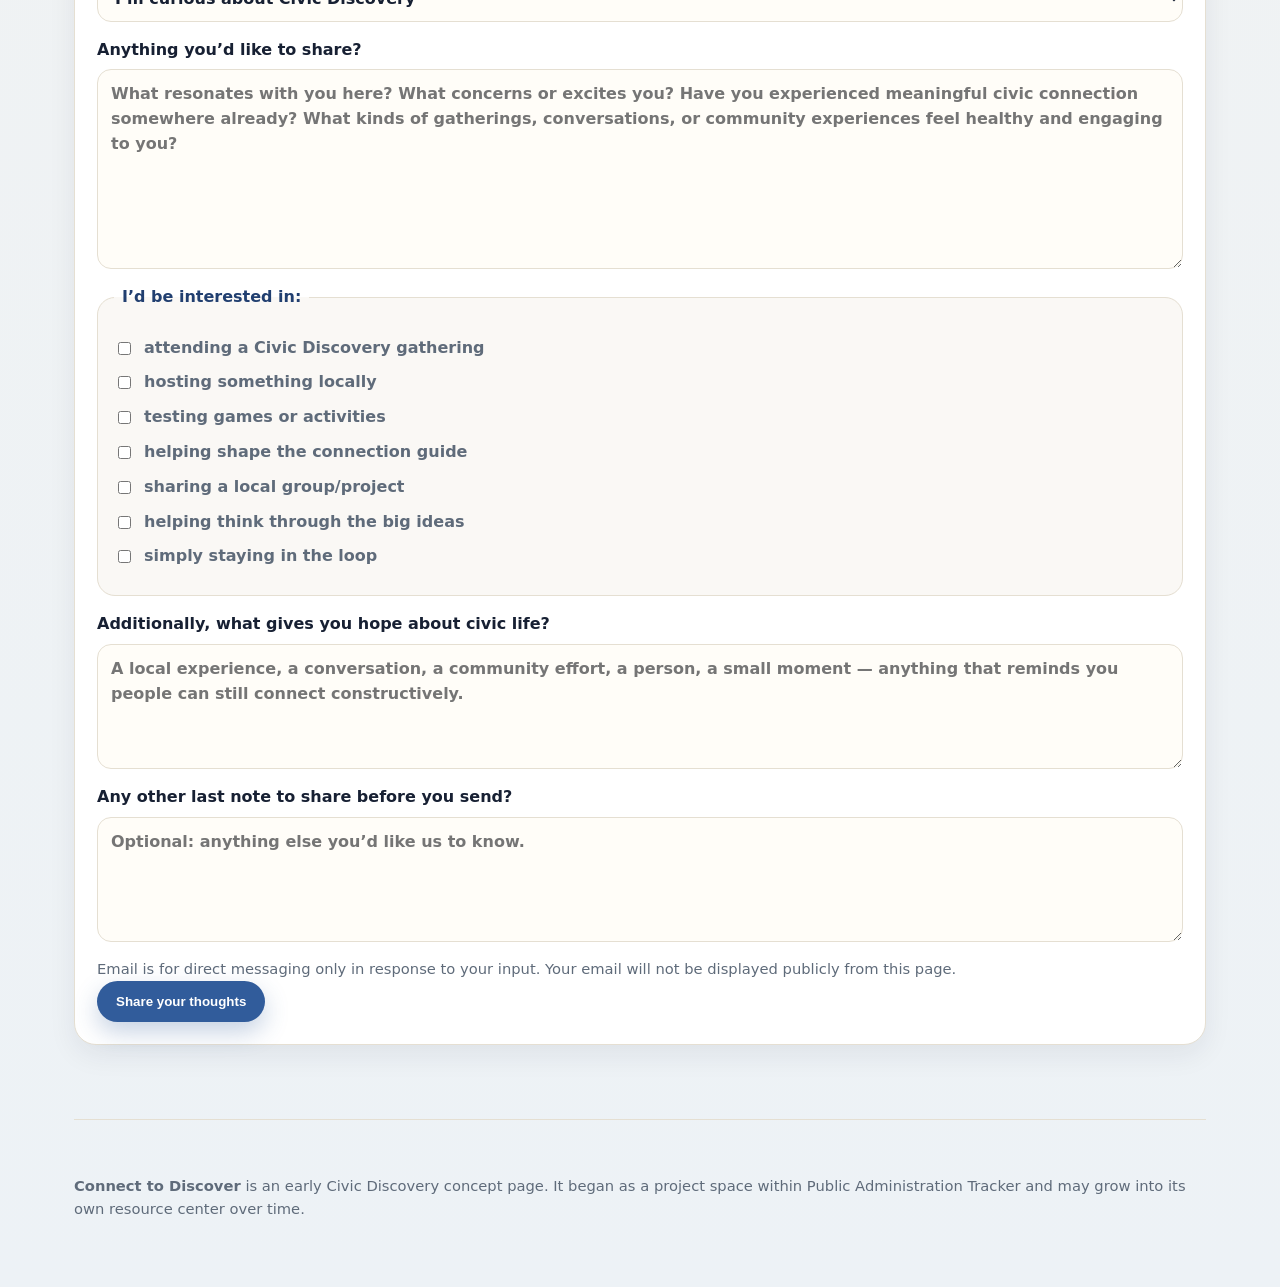
==== commit 2deceb23: "fixed ahref link line in header" ====
--- a/connecttodiscover.html
+++ b/connecttodiscover.html
@@ -496,7 +496,7 @@
       </a>
       <nav aria-label="Page navigation">
         <a href="#vision">Vision</a>
-        <a href="internal-work-civic-discovery.html"Internal Work</a>
+        <a href="internal-work-civic-discovery.html">Preparation</a>
         <a href="#plan">The Plan</a>
         <a href="#gatherings">Gatherings</a>
         <a href="#games">Games</a>
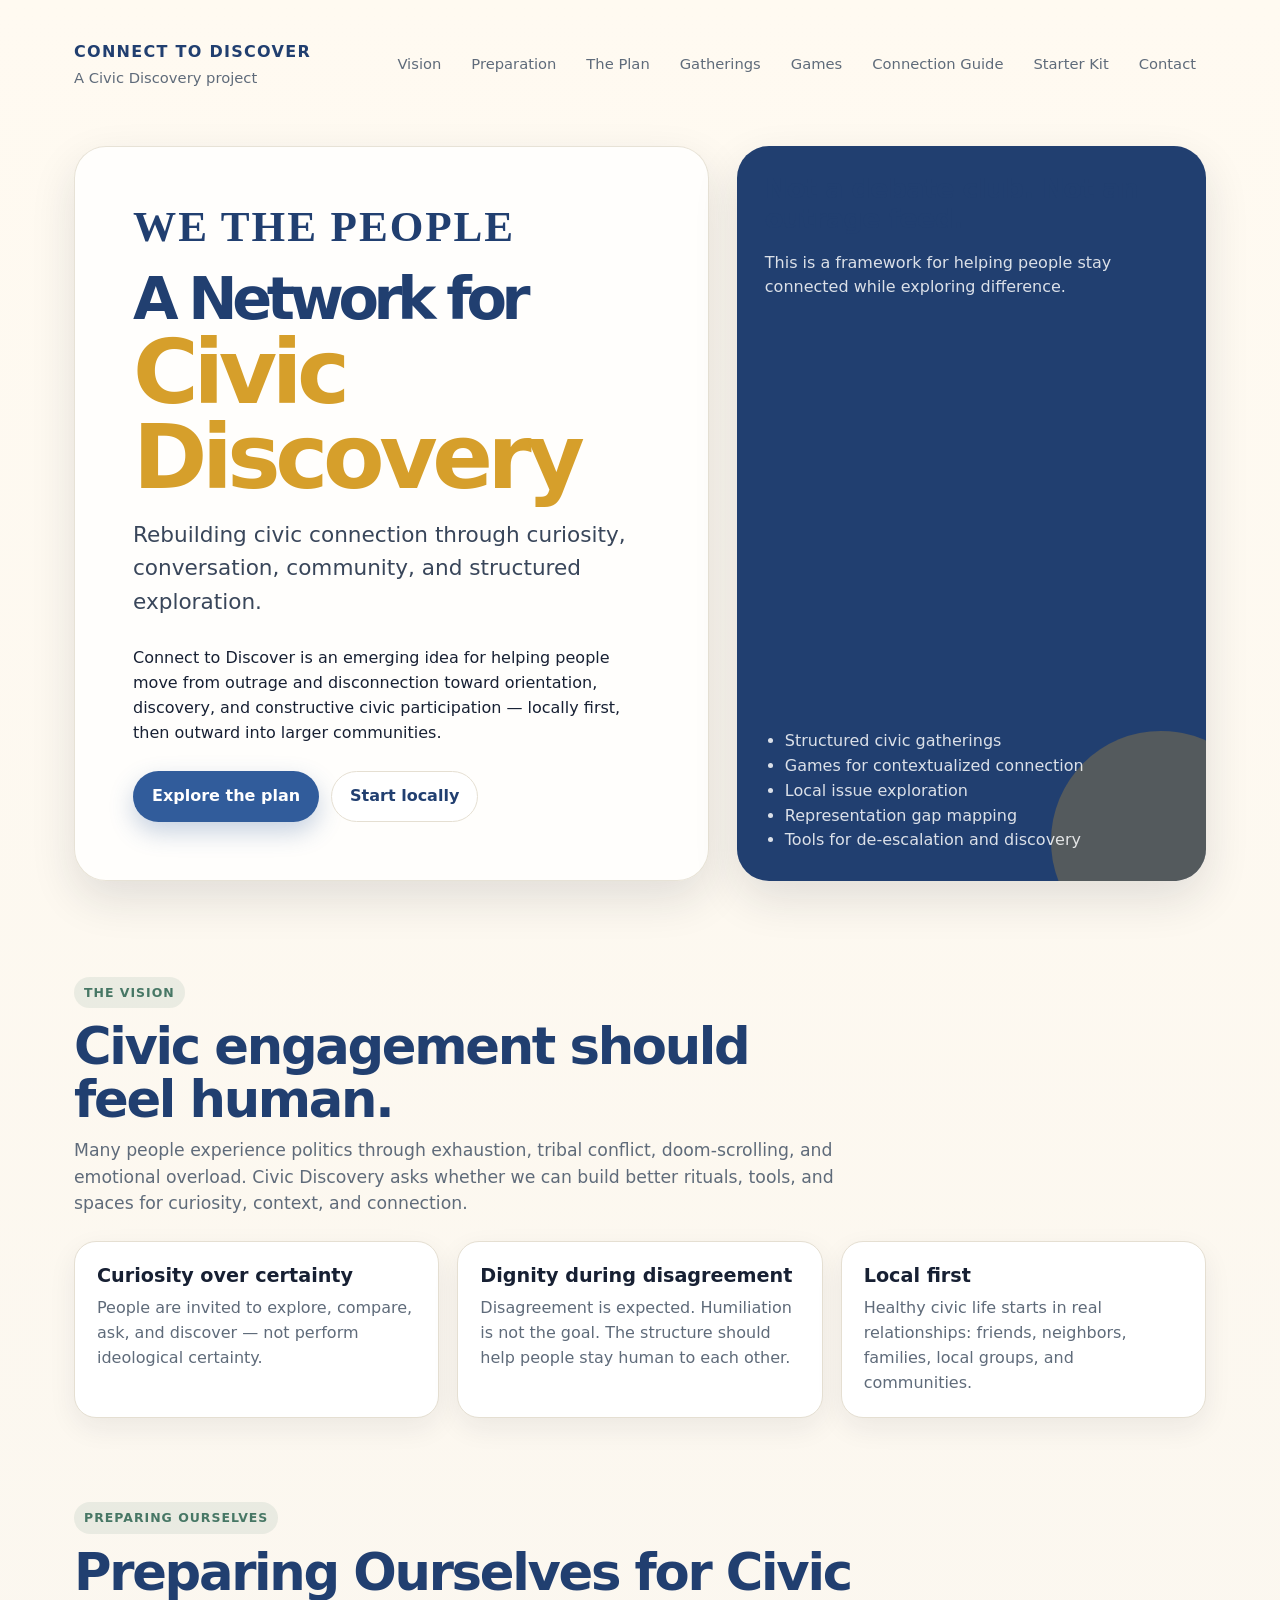
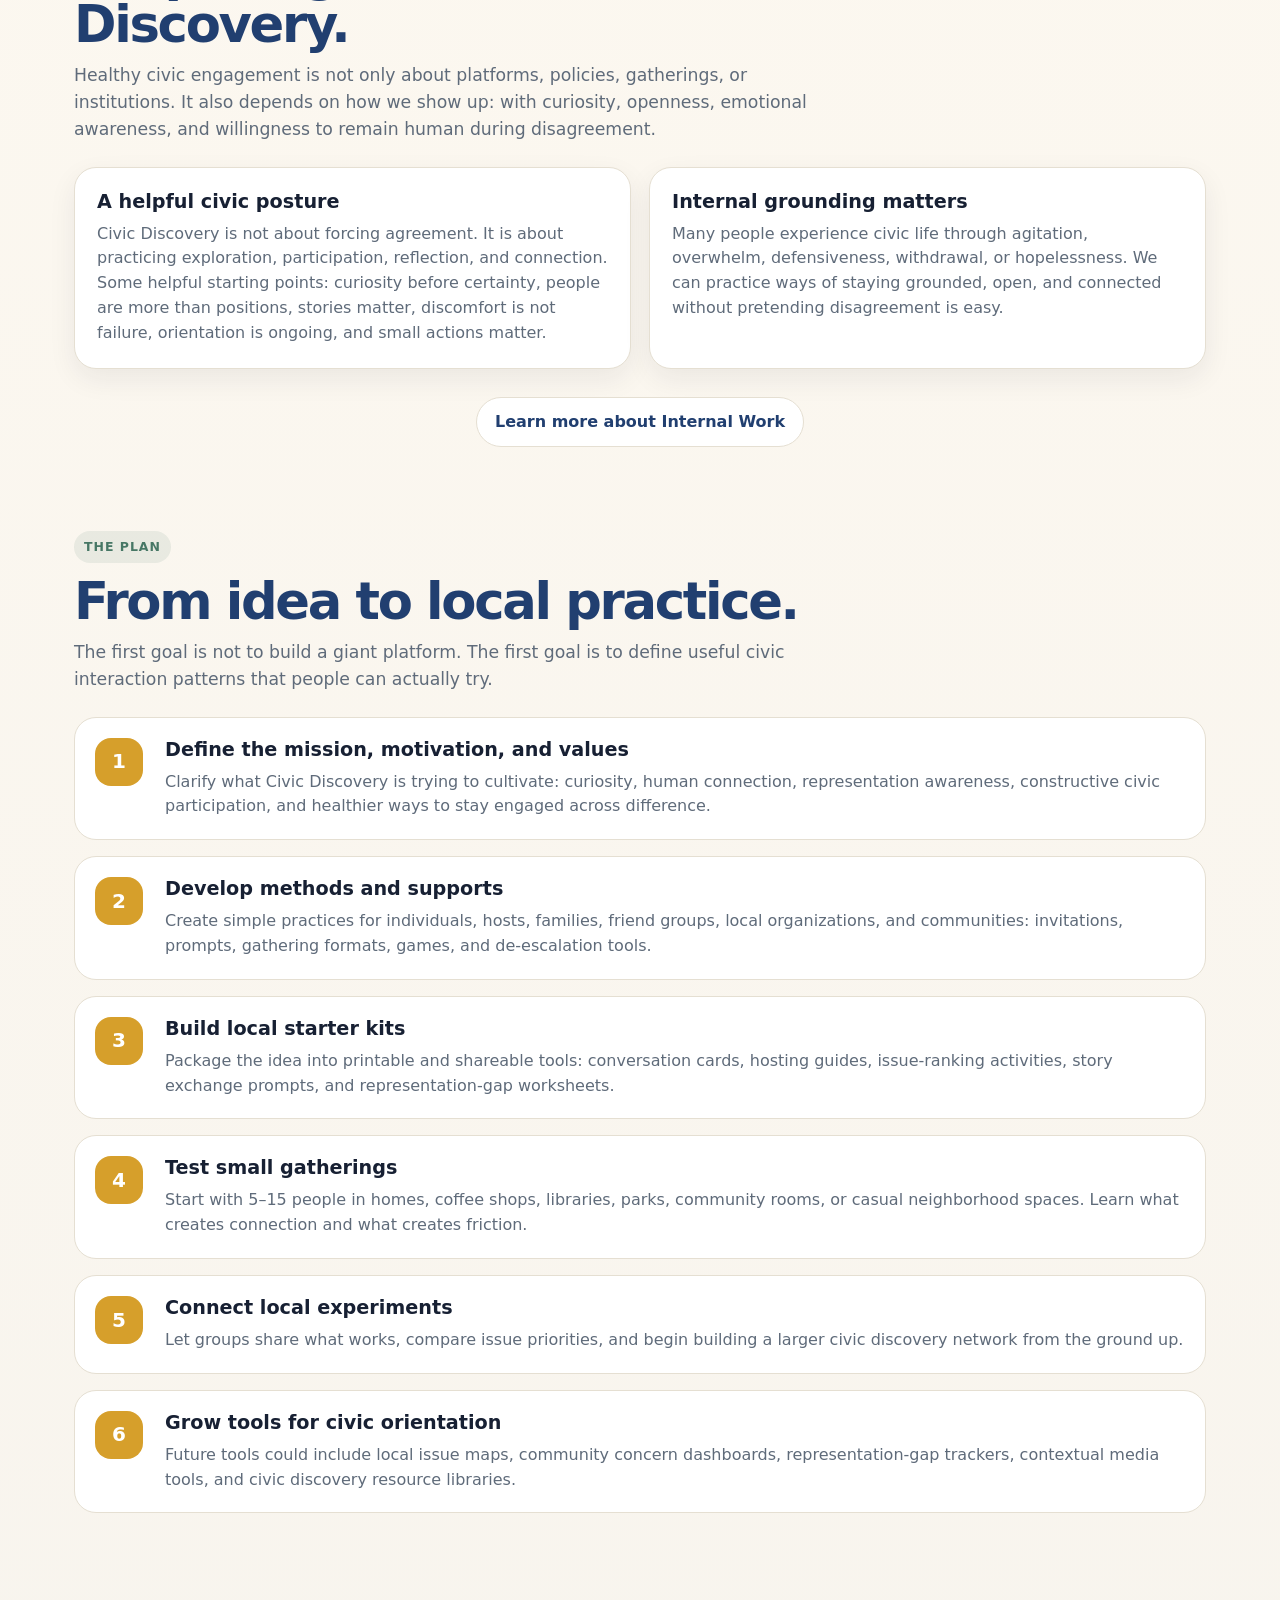
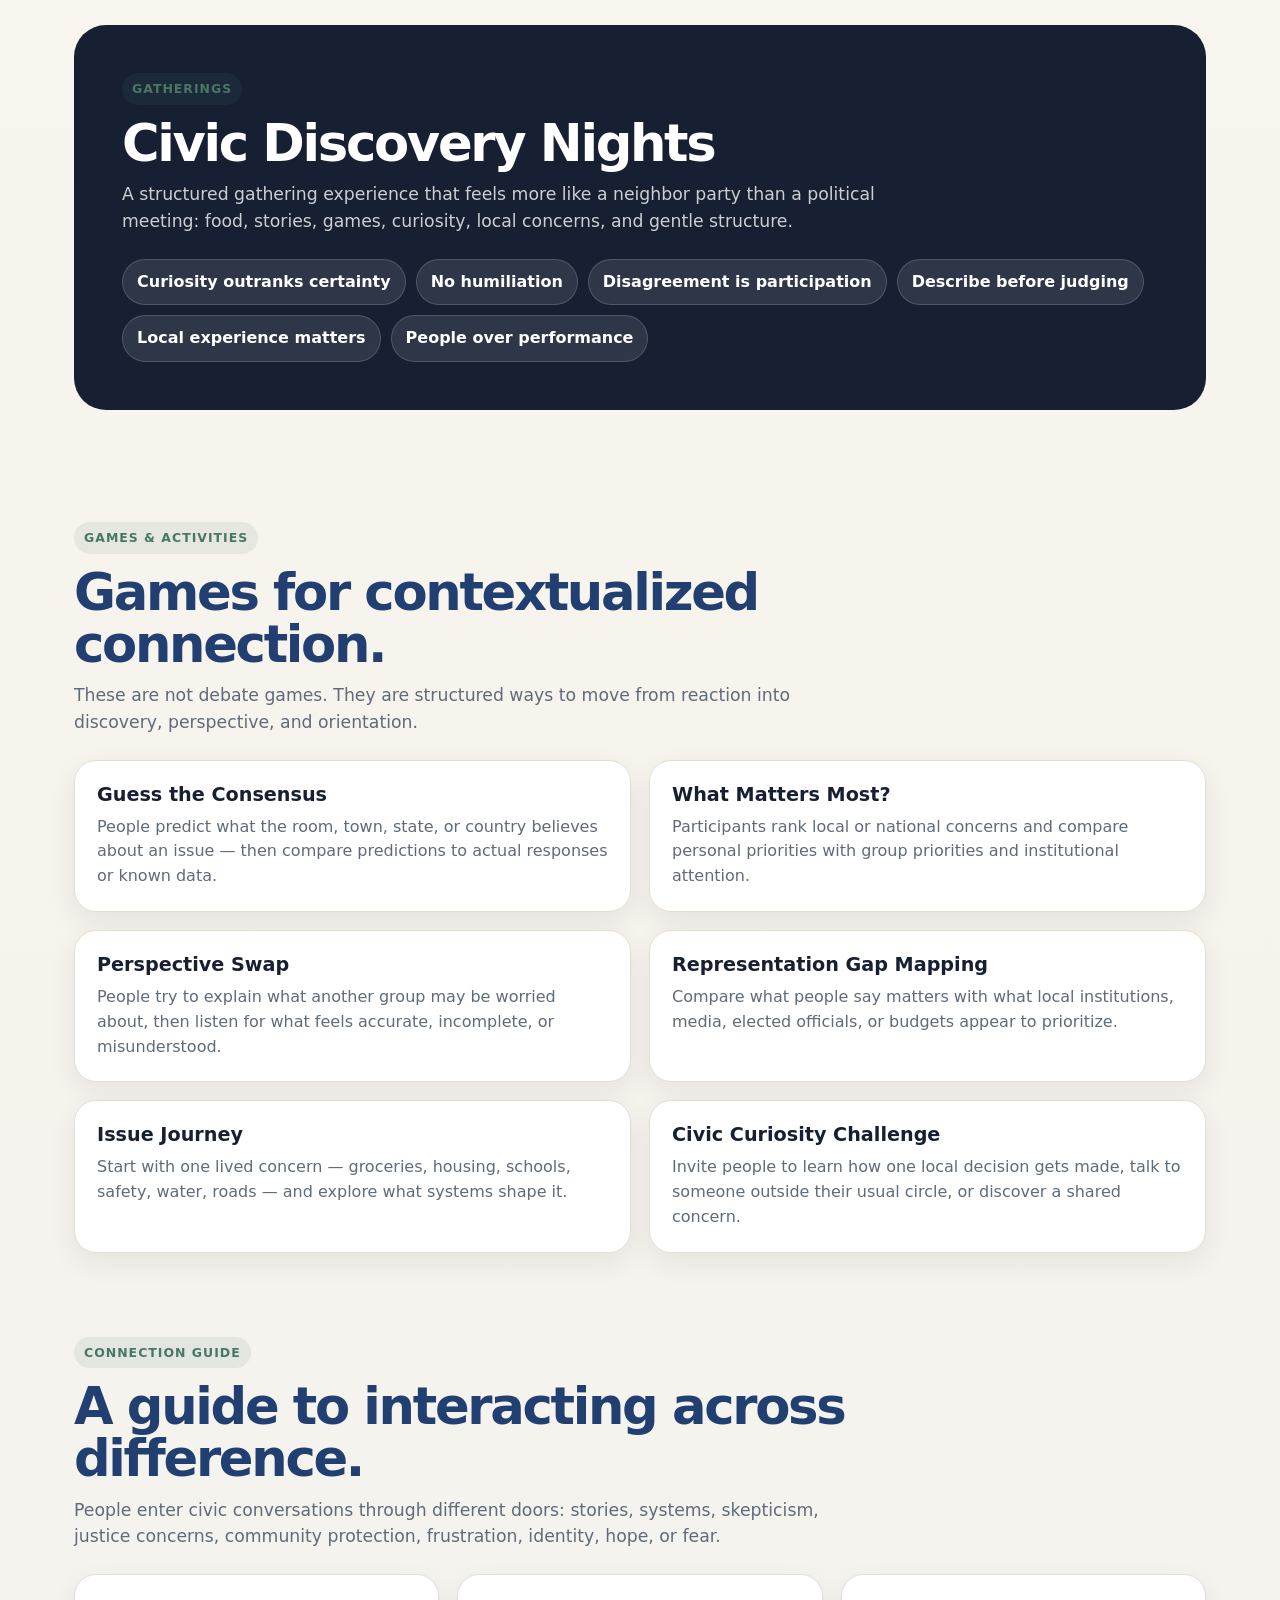
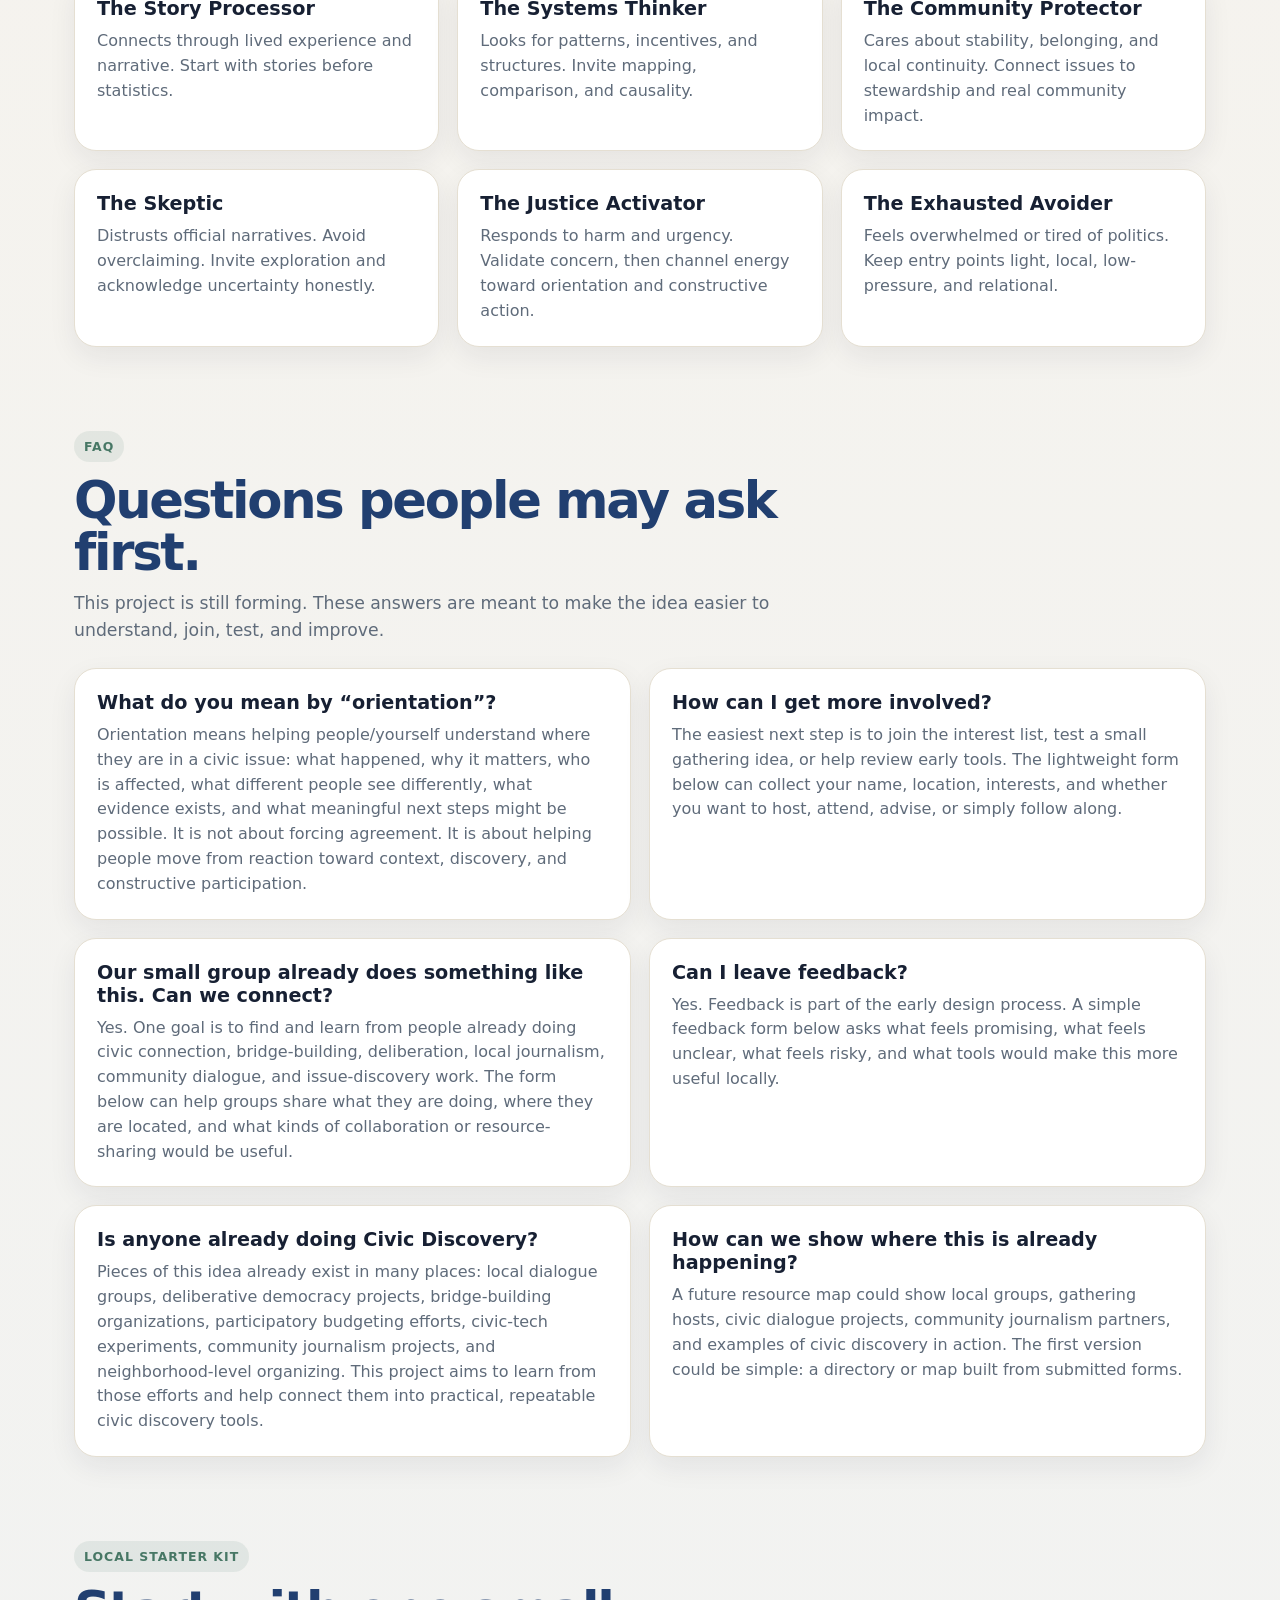
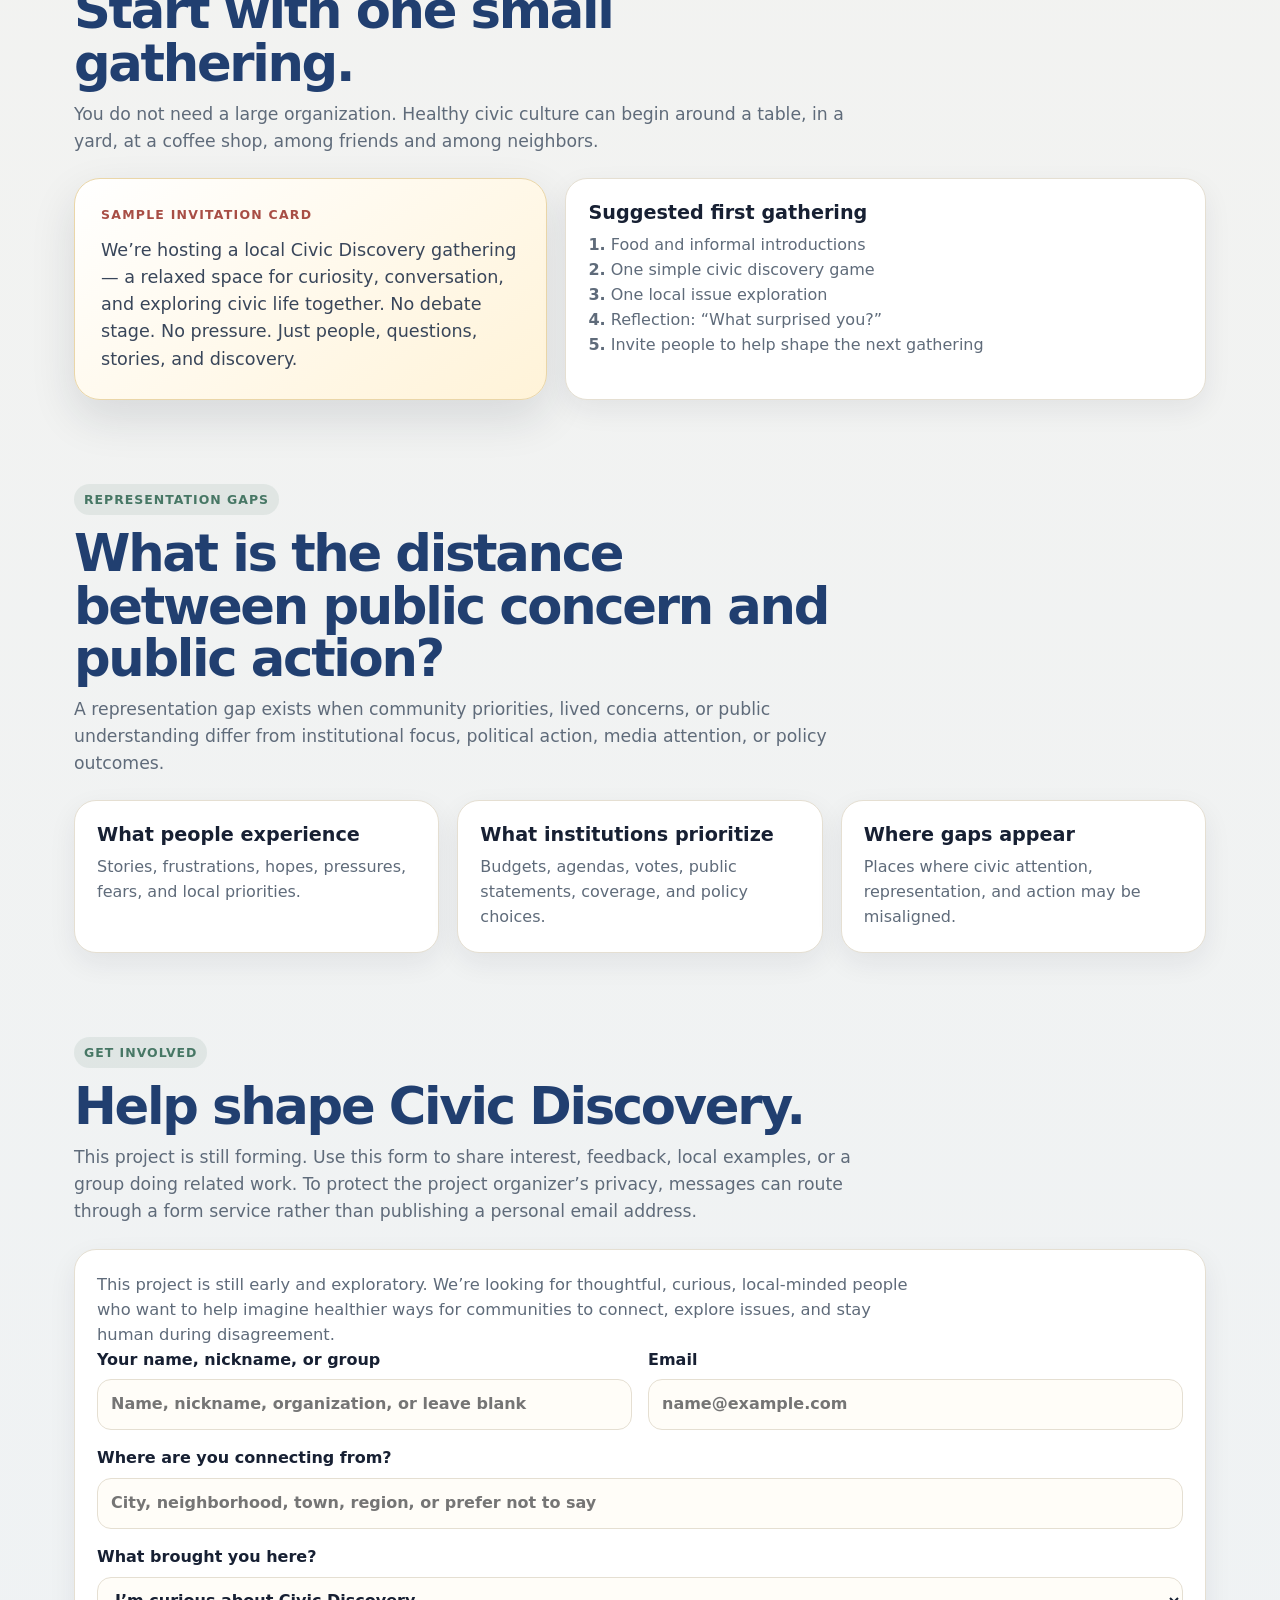
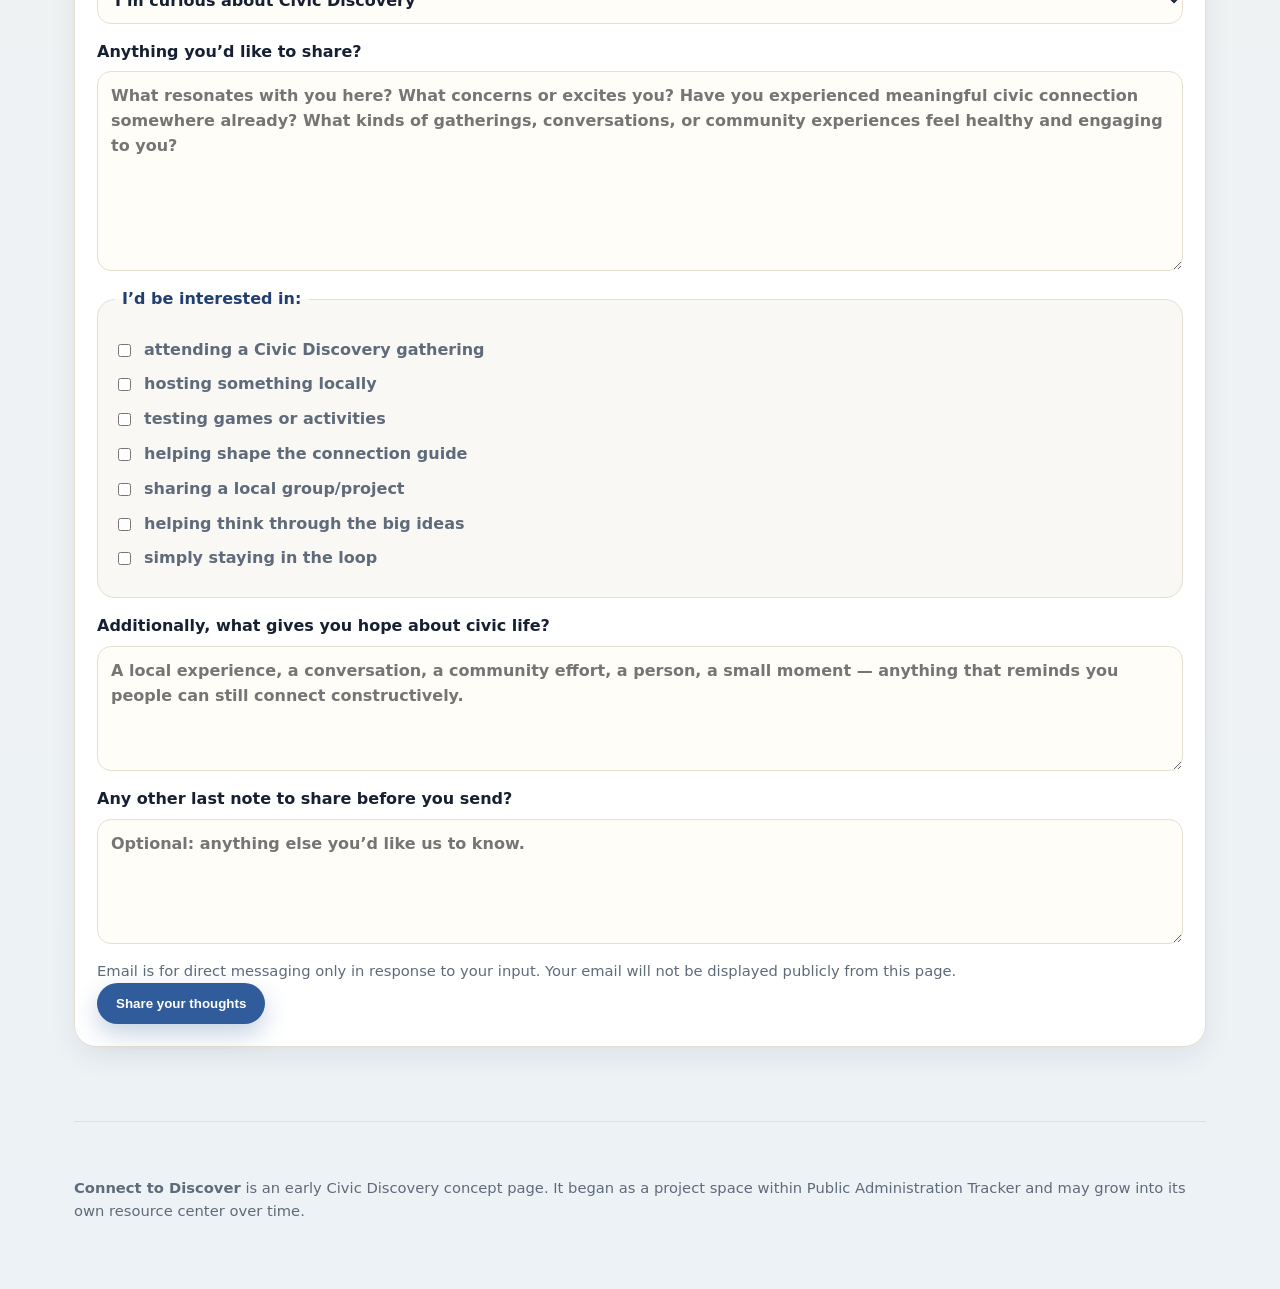
==== commit 78bff178: "fixed section to page button placement for Preparation" ====
--- a/connecttodiscover.html
+++ b/connecttodiscover.html
@@ -496,7 +496,7 @@
       </a>
       <nav aria-label="Page navigation">
         <a href="#vision">Vision</a>
-        <a href="internal-work-civic-discovery.html">Preparation</a>
+        <a href="internal-work.html">Preparation</a>
         <a href="#plan">The Plan</a>
         <a href="#gatherings">Gatherings</a>
         <a href="#games">Games</a>
@@ -565,18 +565,23 @@
     <h2>Preparing Ourselves for Civic Discovery.</h2>
     <p>Healthy civic engagement is not only about platforms, policies, gatherings, or institutions. It also depends on how we show up: with curiosity, openness, emotional awareness, and willingness to remain human during disagreement.</p>
   </div>
+
   <div class="grid two">
     <article class="card">
       <h3>A helpful civic posture</h3>
       <p>Civic Discovery is not about forcing agreement. It is about practicing exploration, participation, reflection, and connection. Some helpful starting points: curiosity before certainty, people are more than positions, stories matter, discomfort is not failure, orientation is ongoing, and small actions matter.</p>
     </article>
+
     <article class="card">
       <h3>Internal grounding matters</h3>
       <p>Many people experience civic life through agitation, overwhelm, defensiveness, withdrawal, or hopelessness. We can practice ways of staying grounded, open, and connected without pretending disagreement is easy.</p>
-      <div class="button-row">
-        <a class="button secondary" href="internal-work-civic-discovery.html">Learn more about Preparing Ourselves for civic discovery.</a>
-      </div>
     </article>
+  </div>
+
+  <div class="button-row" style="justify-content:center; margin-top:28px;">
+    <a class="button secondary" href="internal-work.html">
+      Learn more about Internal Work
+    </a>
   </div>
 </section>
 
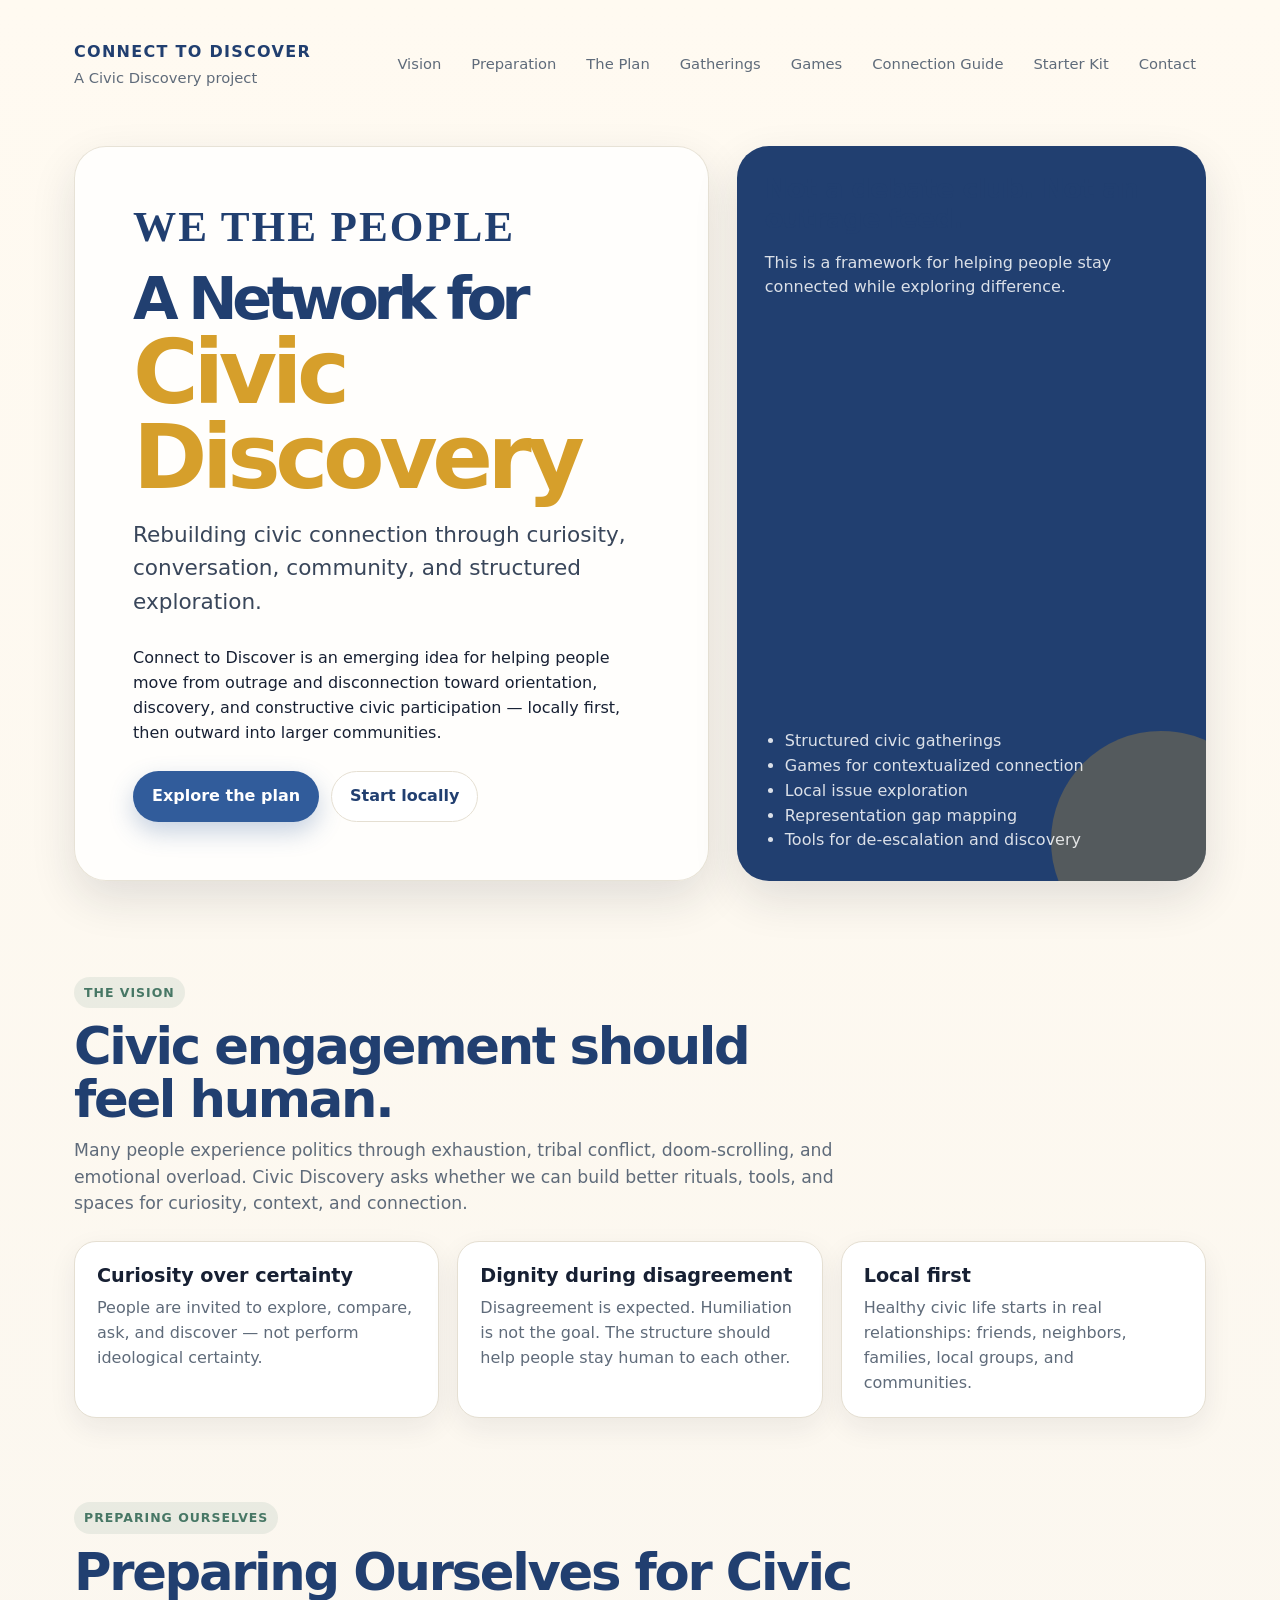
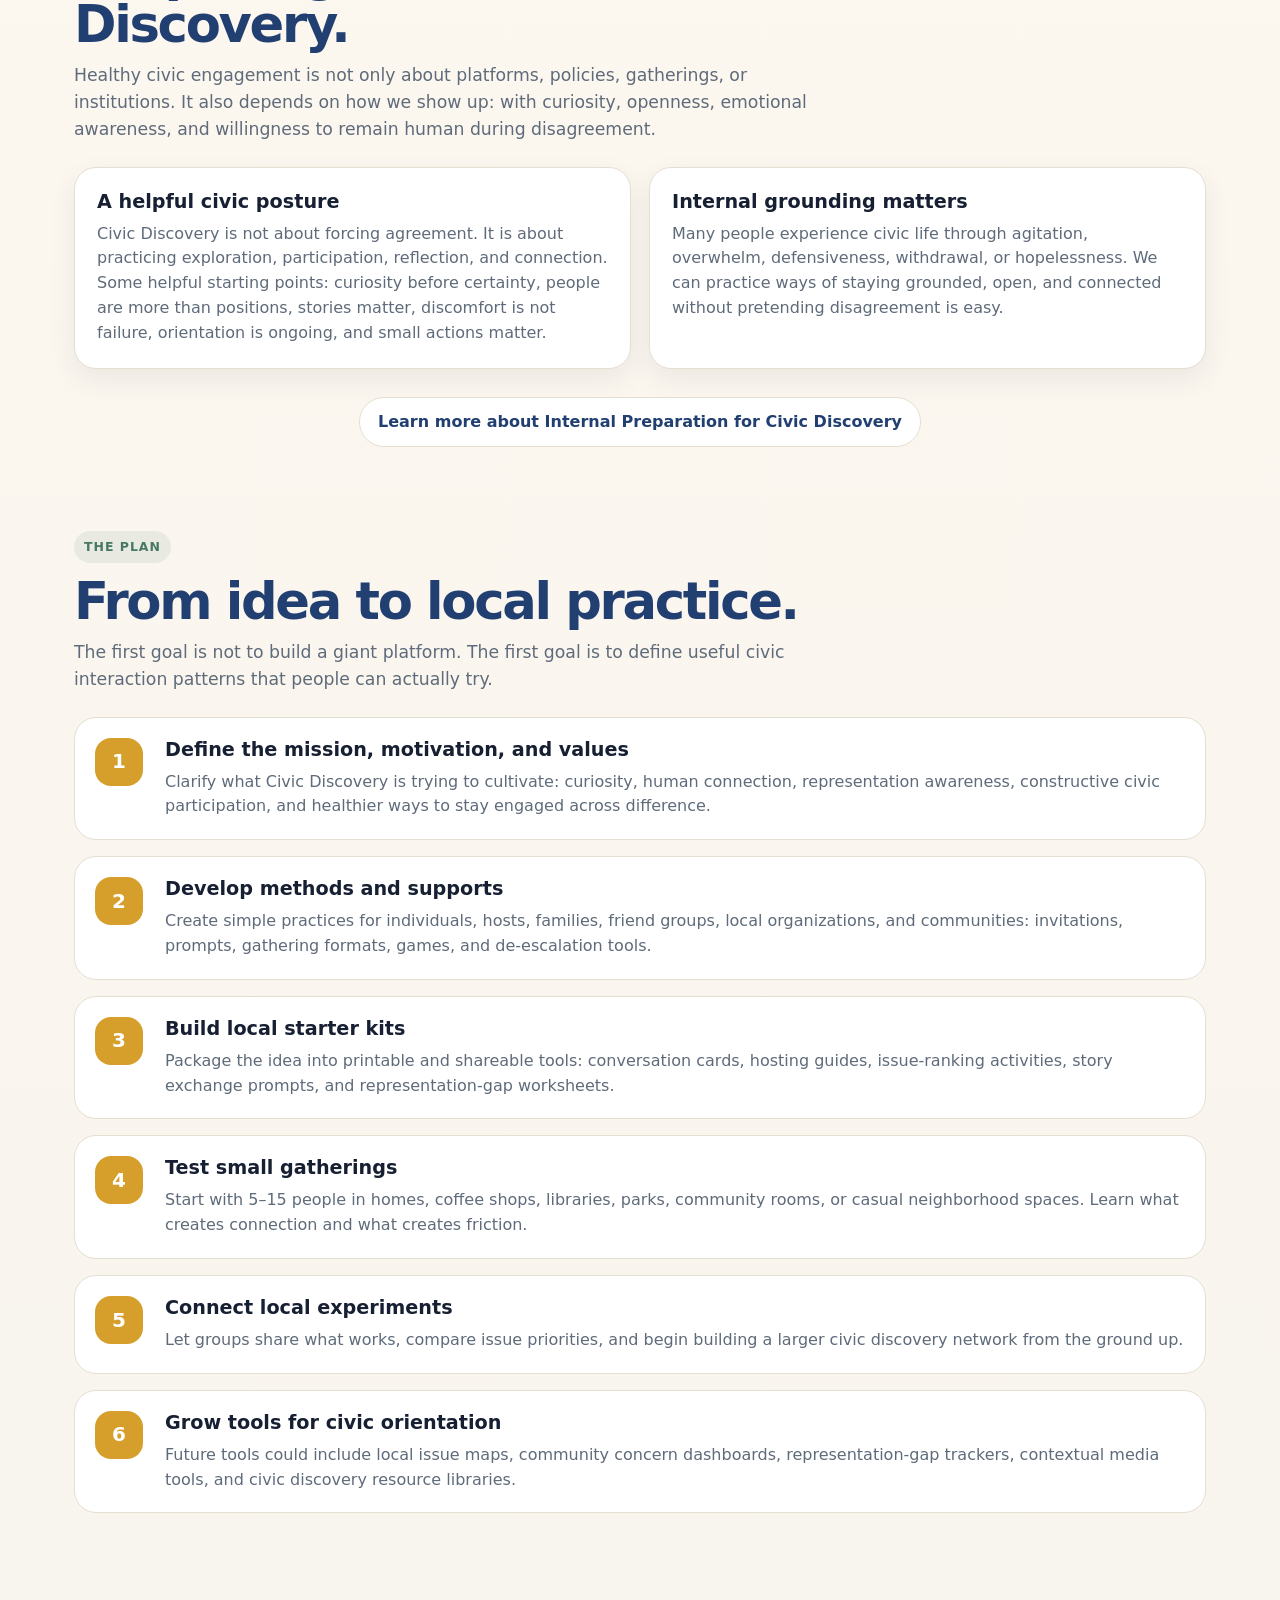
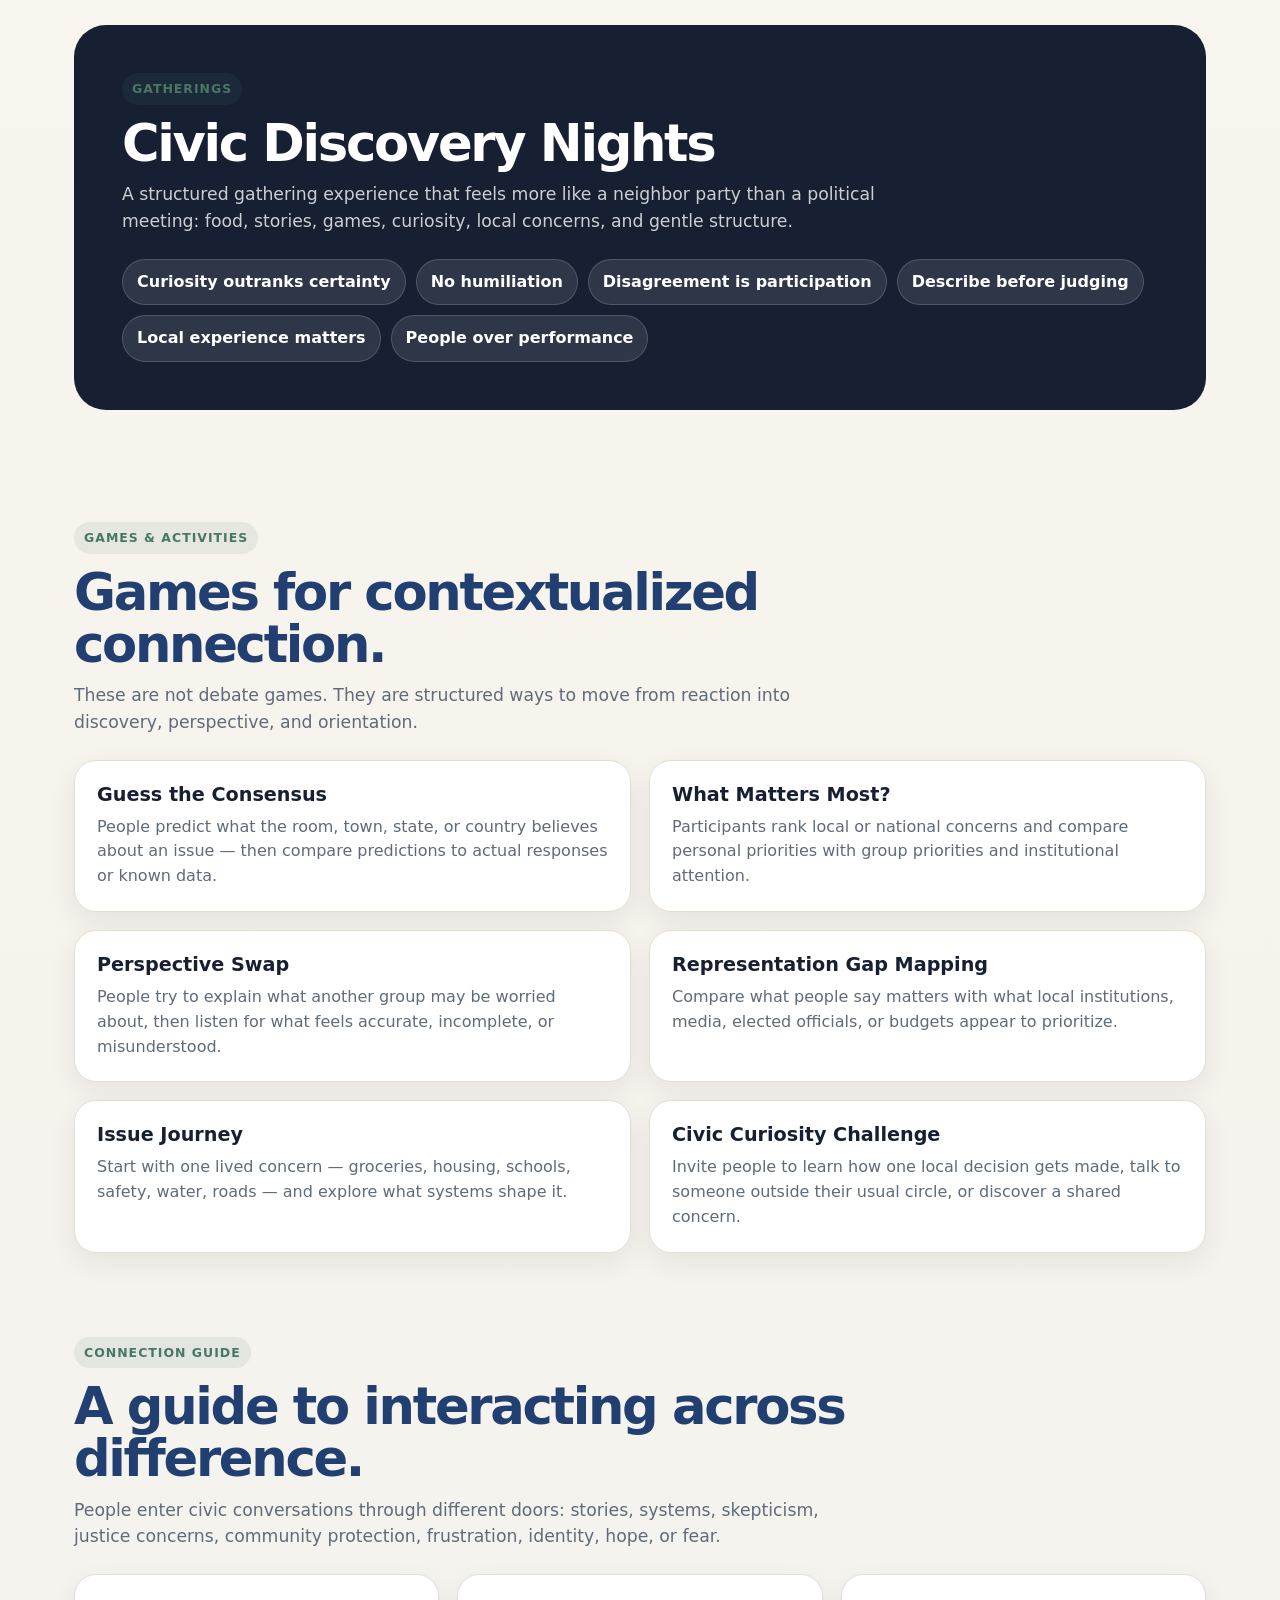
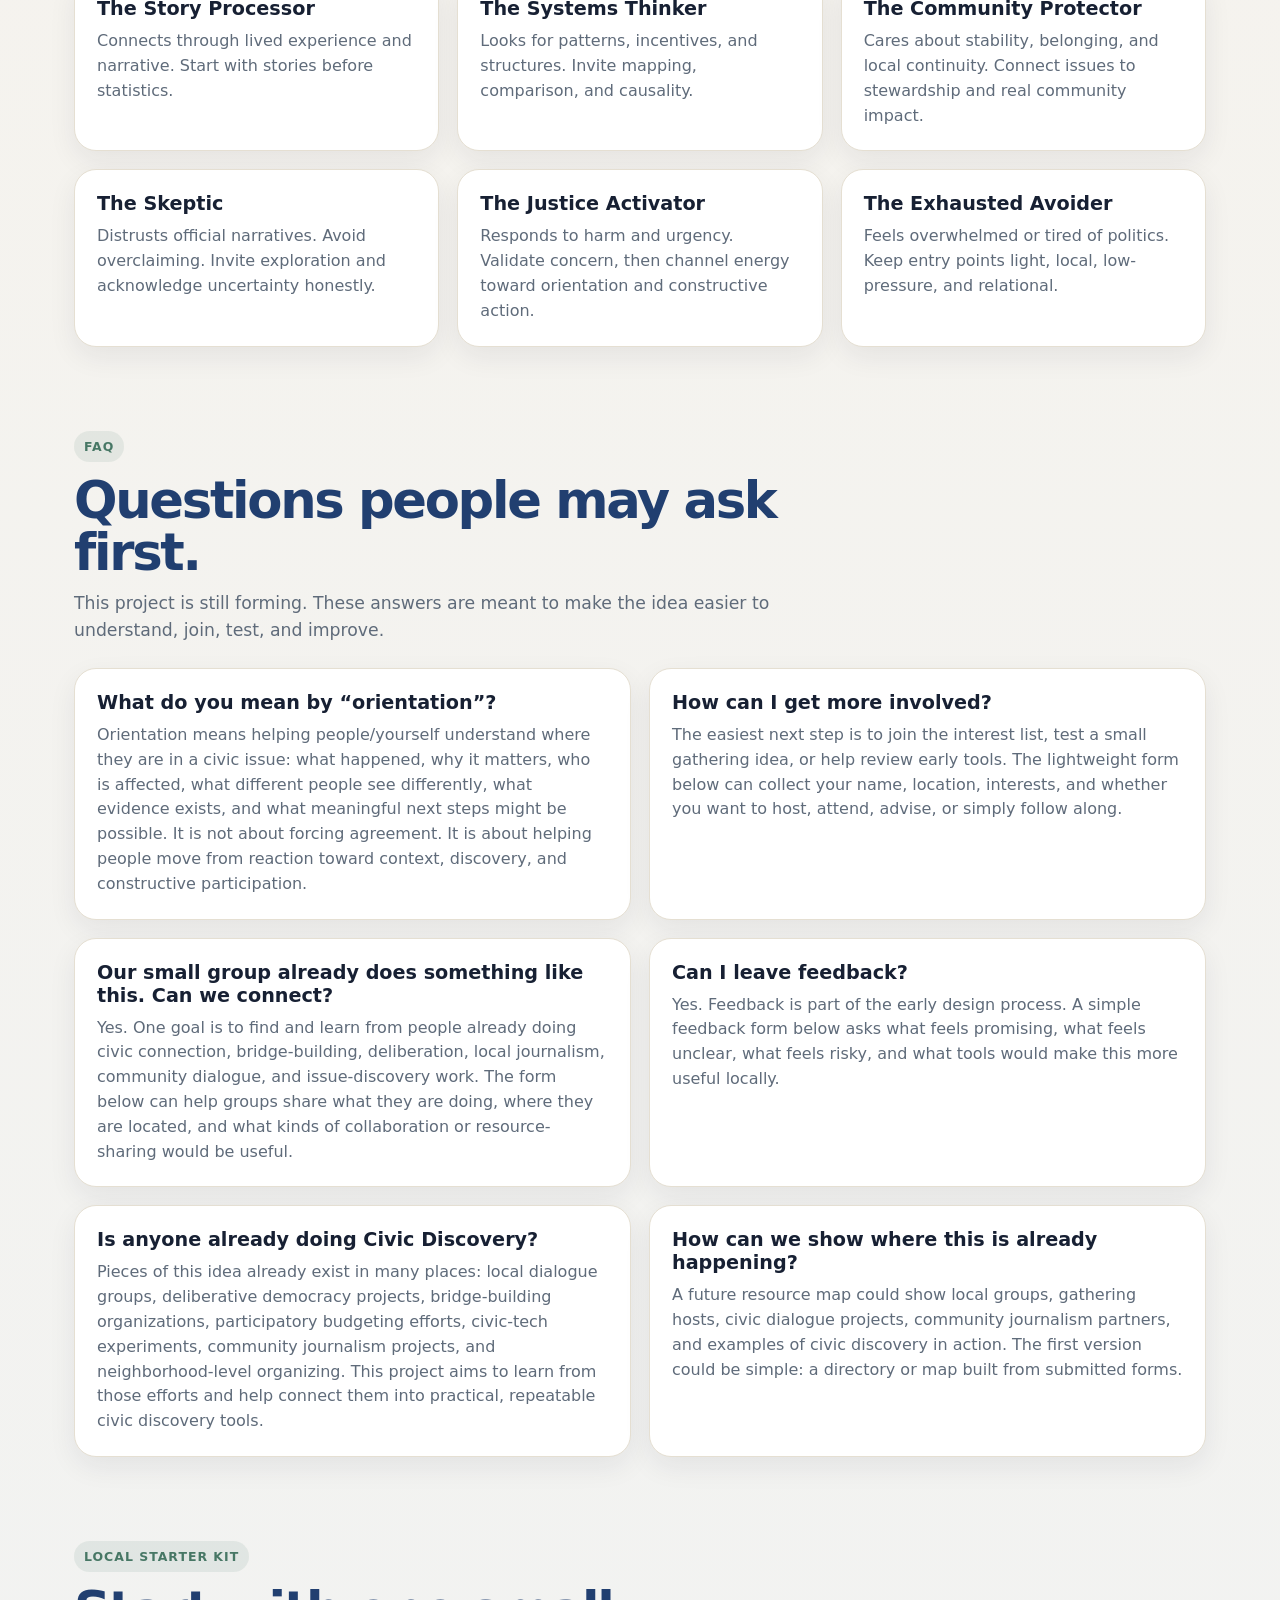
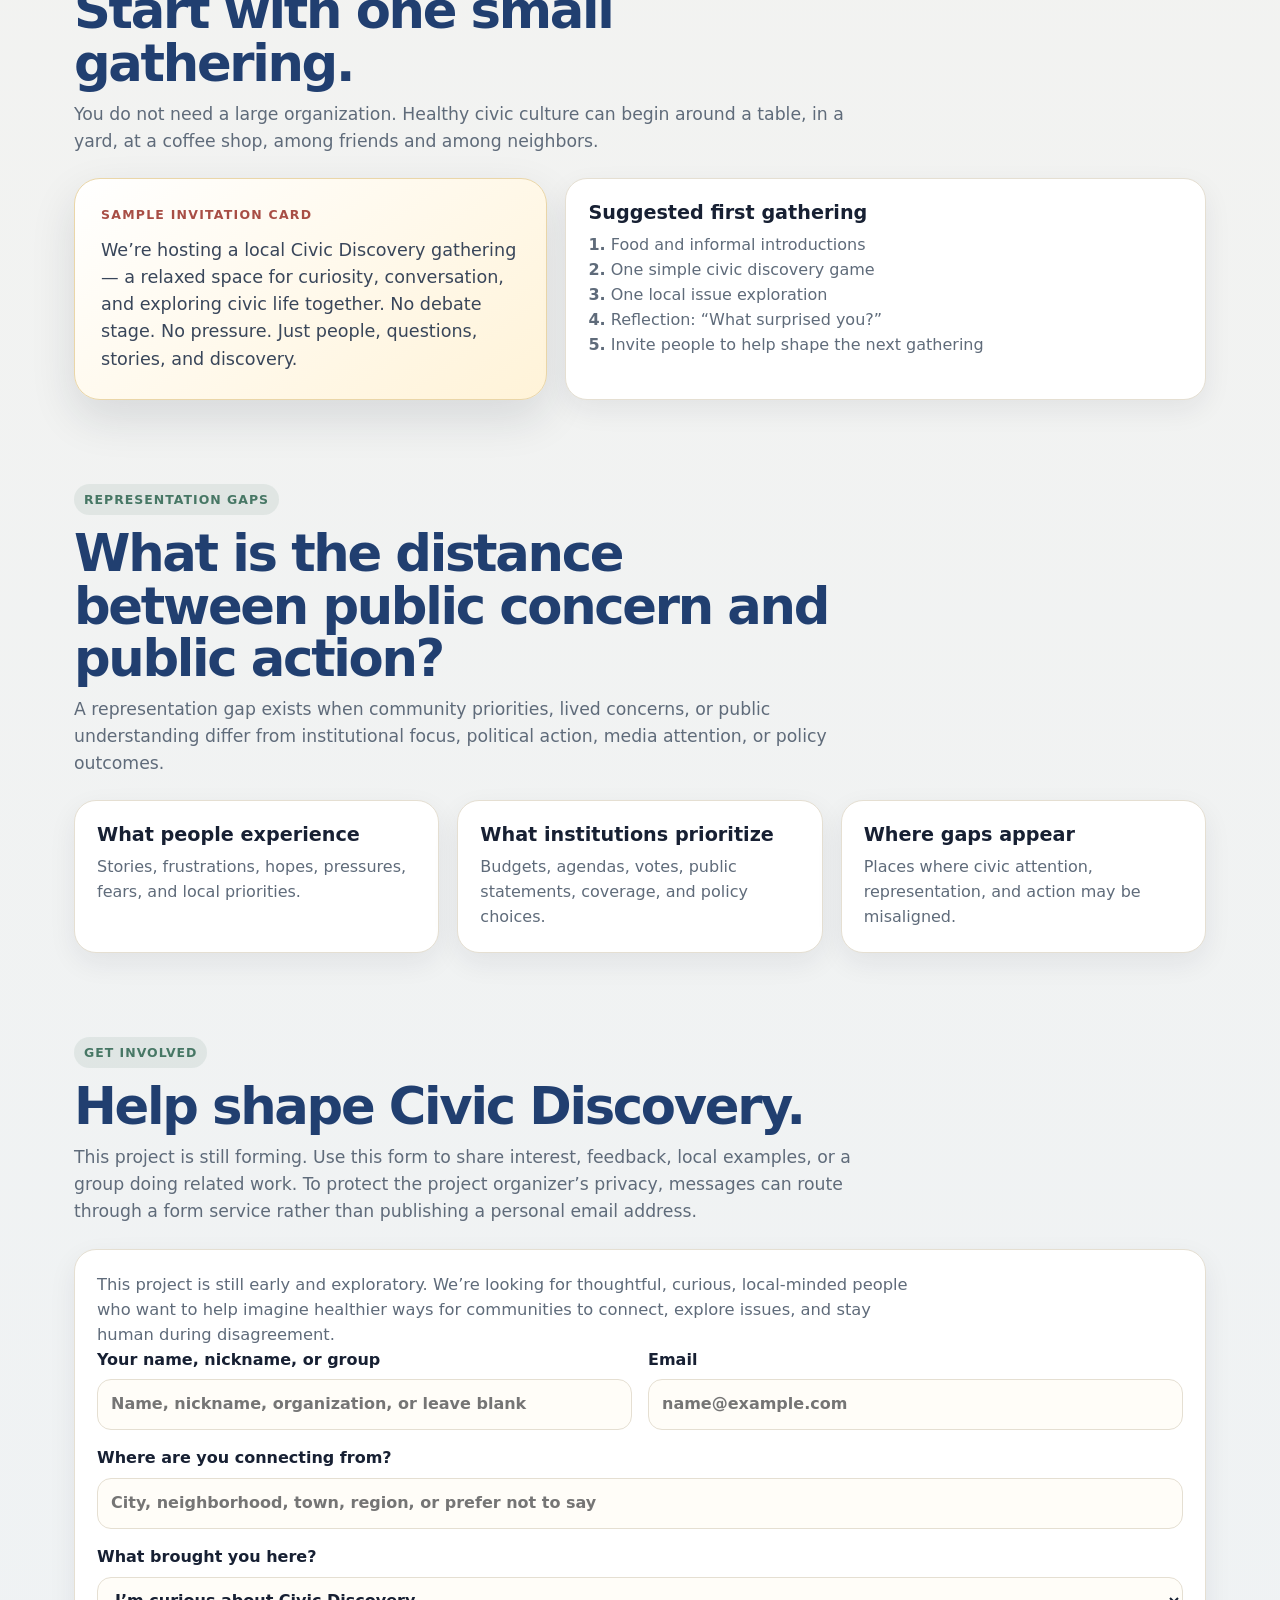
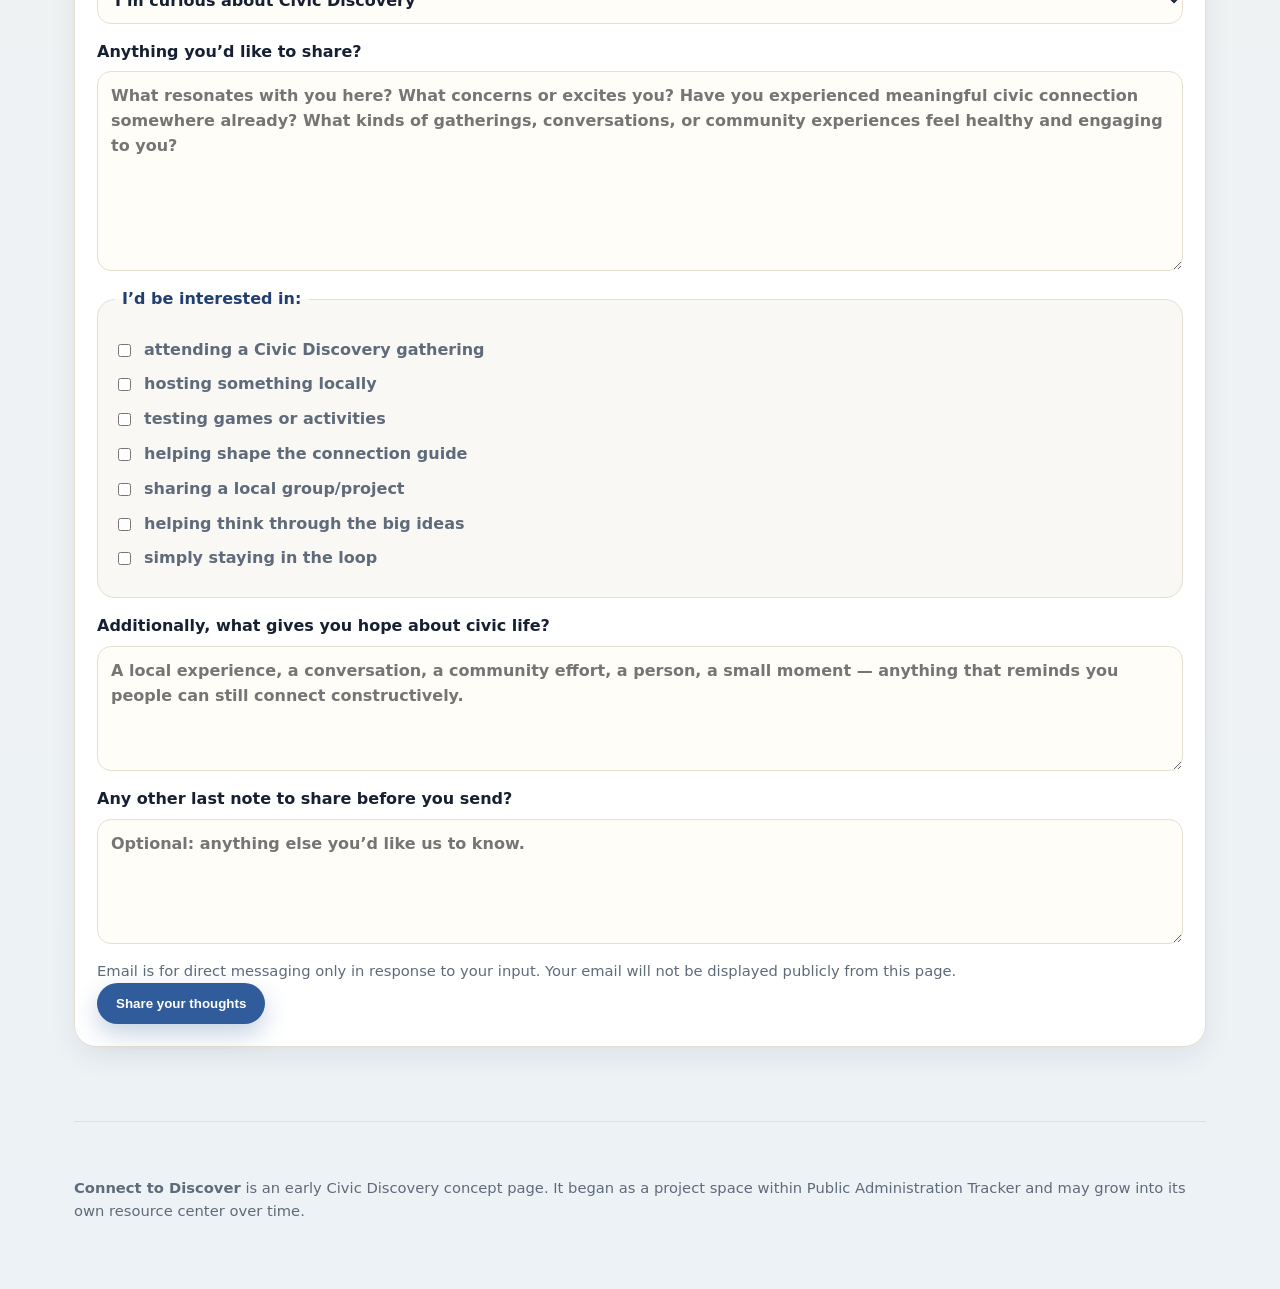
==== commit fa142007: "Update work verbiage to preparation" ====
--- a/connecttodiscover.html
+++ b/connecttodiscover.html
@@ -580,7 +580,7 @@
 
   <div class="button-row" style="justify-content:center; margin-top:28px;">
     <a class="button secondary" href="internal-work.html">
-      Learn more about Internal Work
+      Learn more about Internal Preparation for Civic Discovery
     </a>
   </div>
 </section>
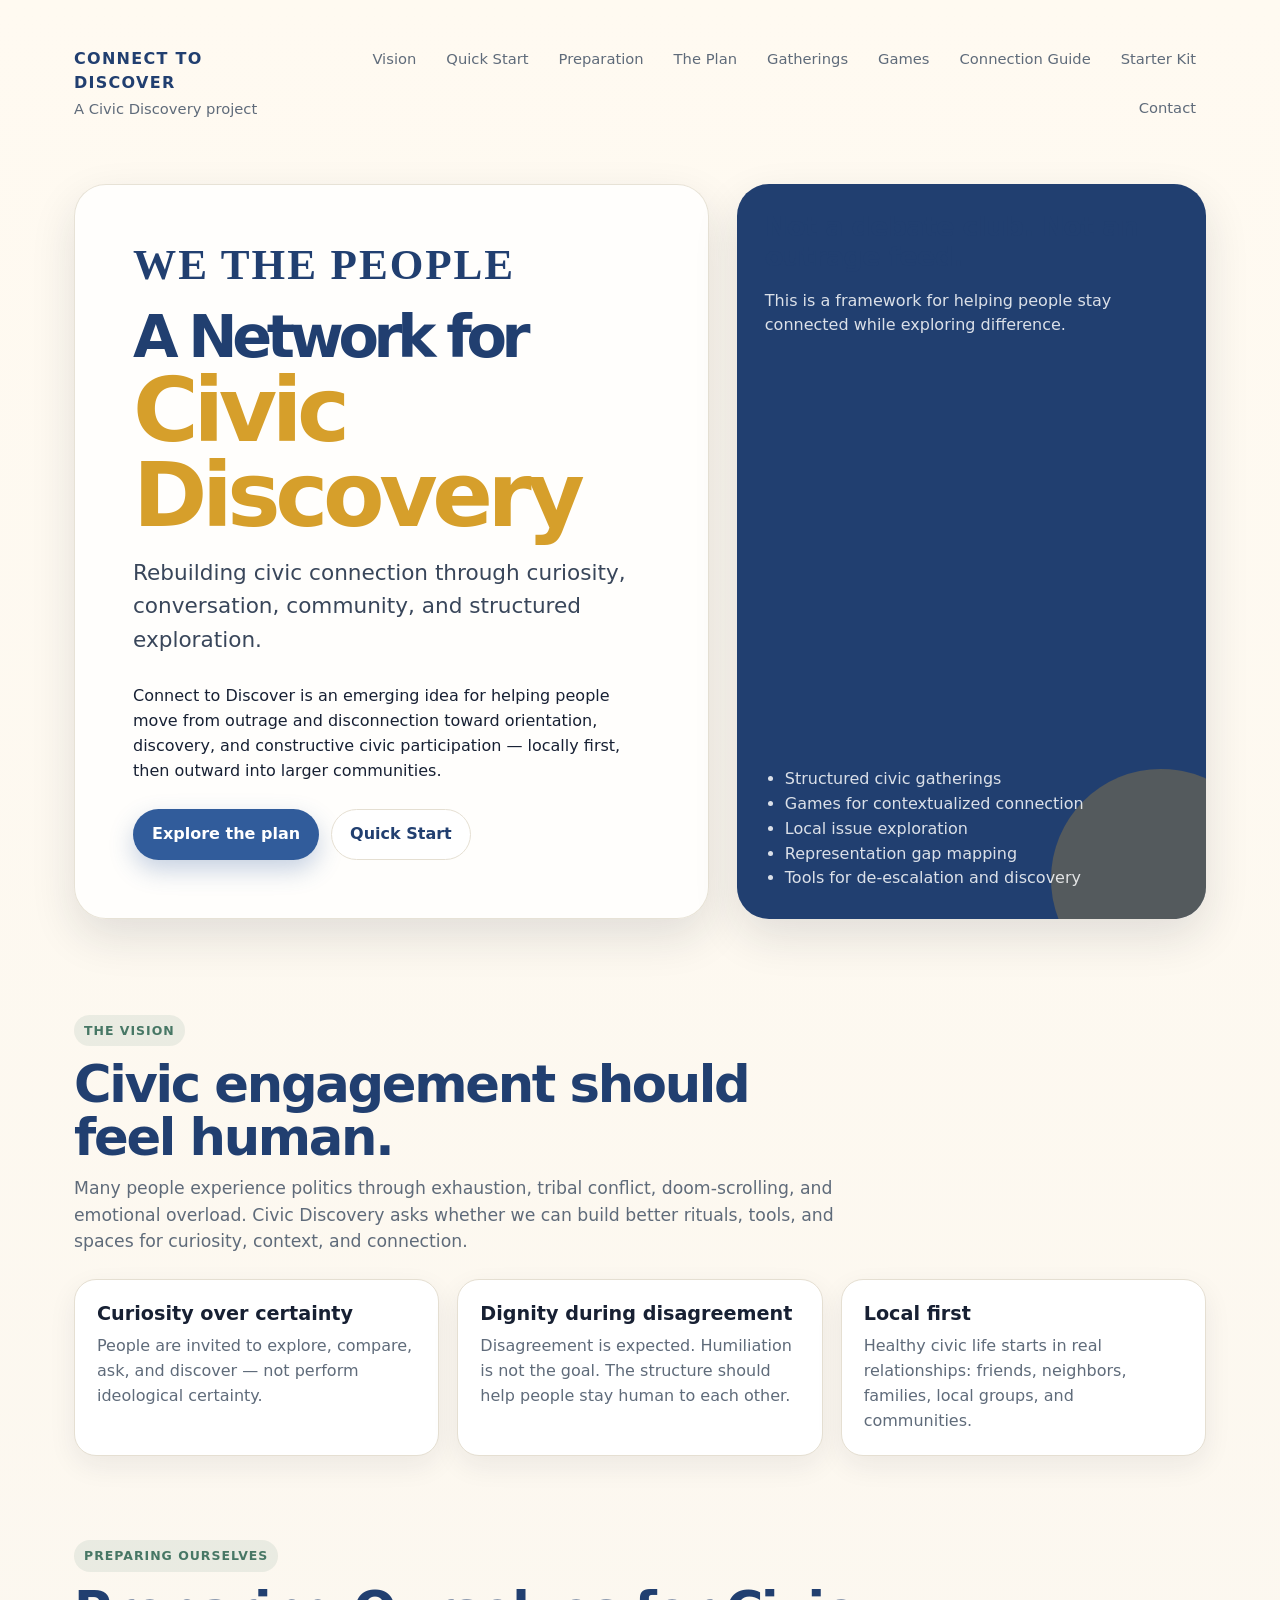
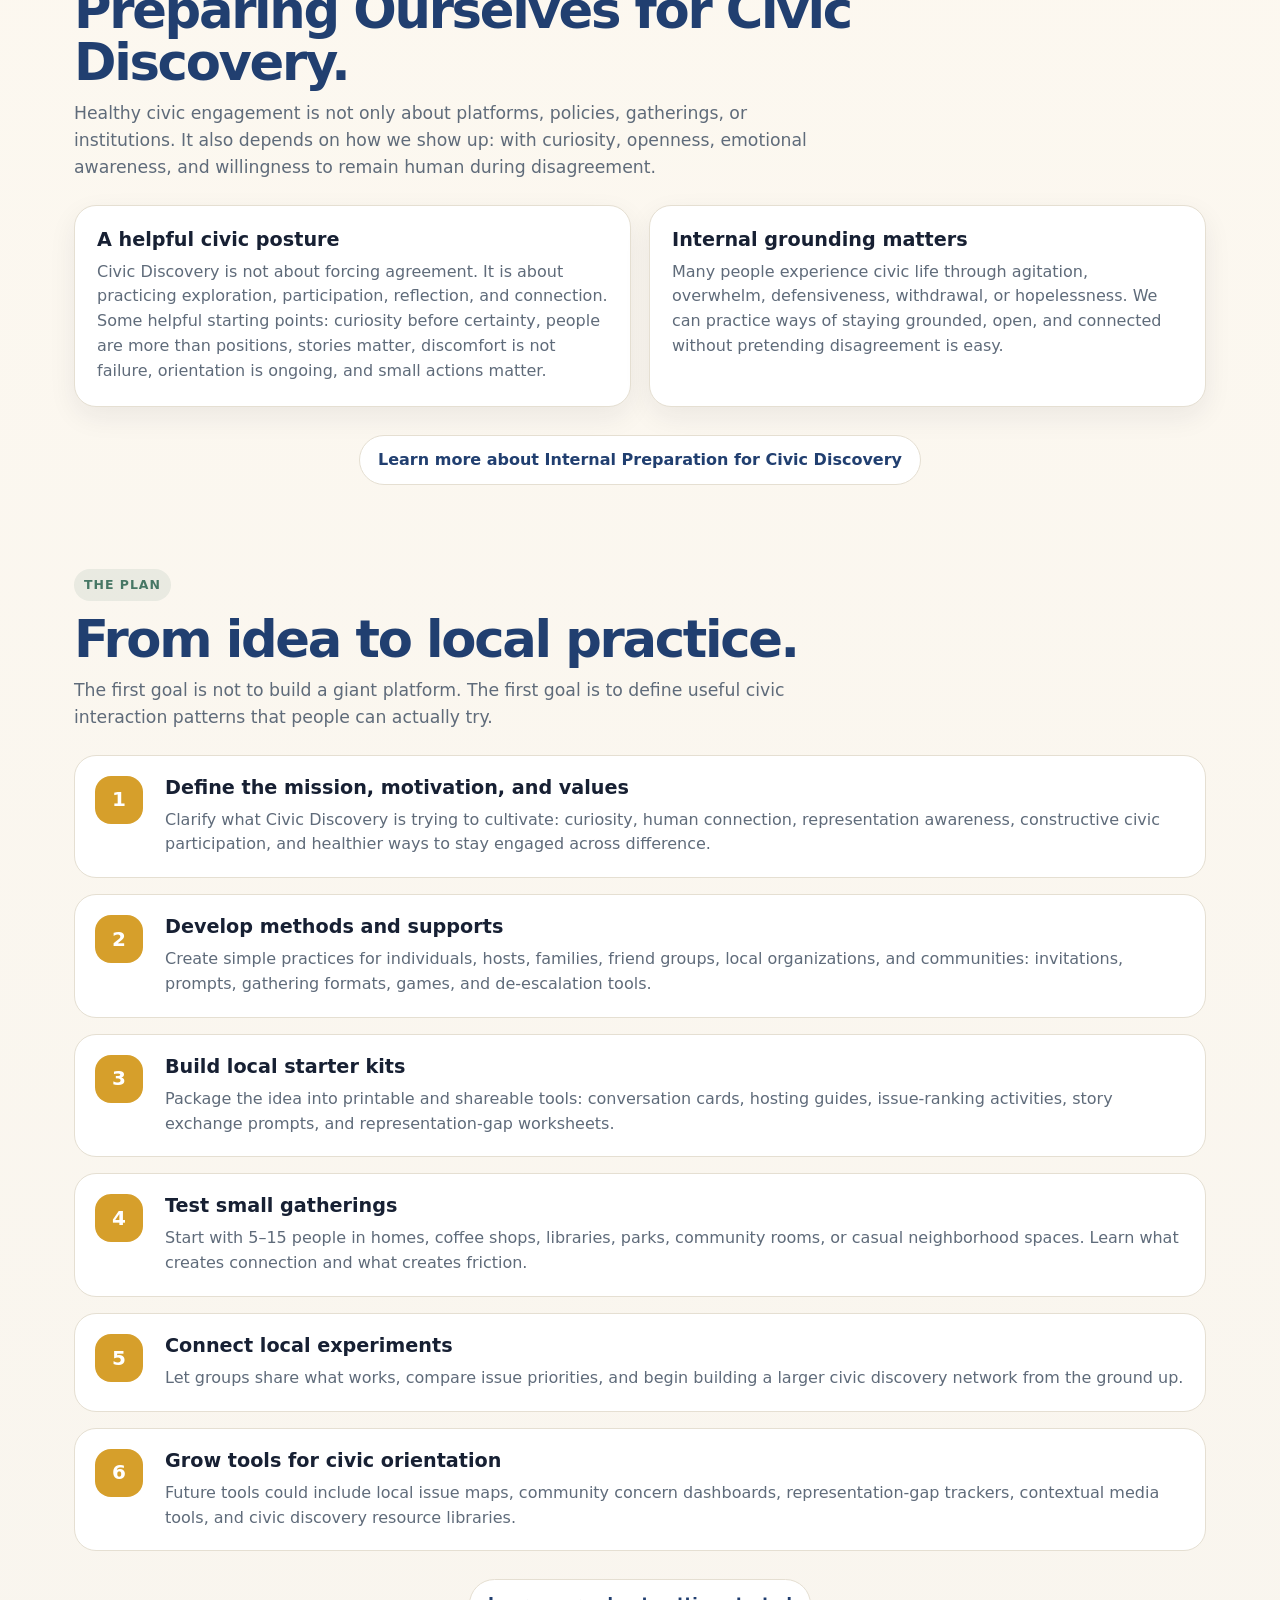
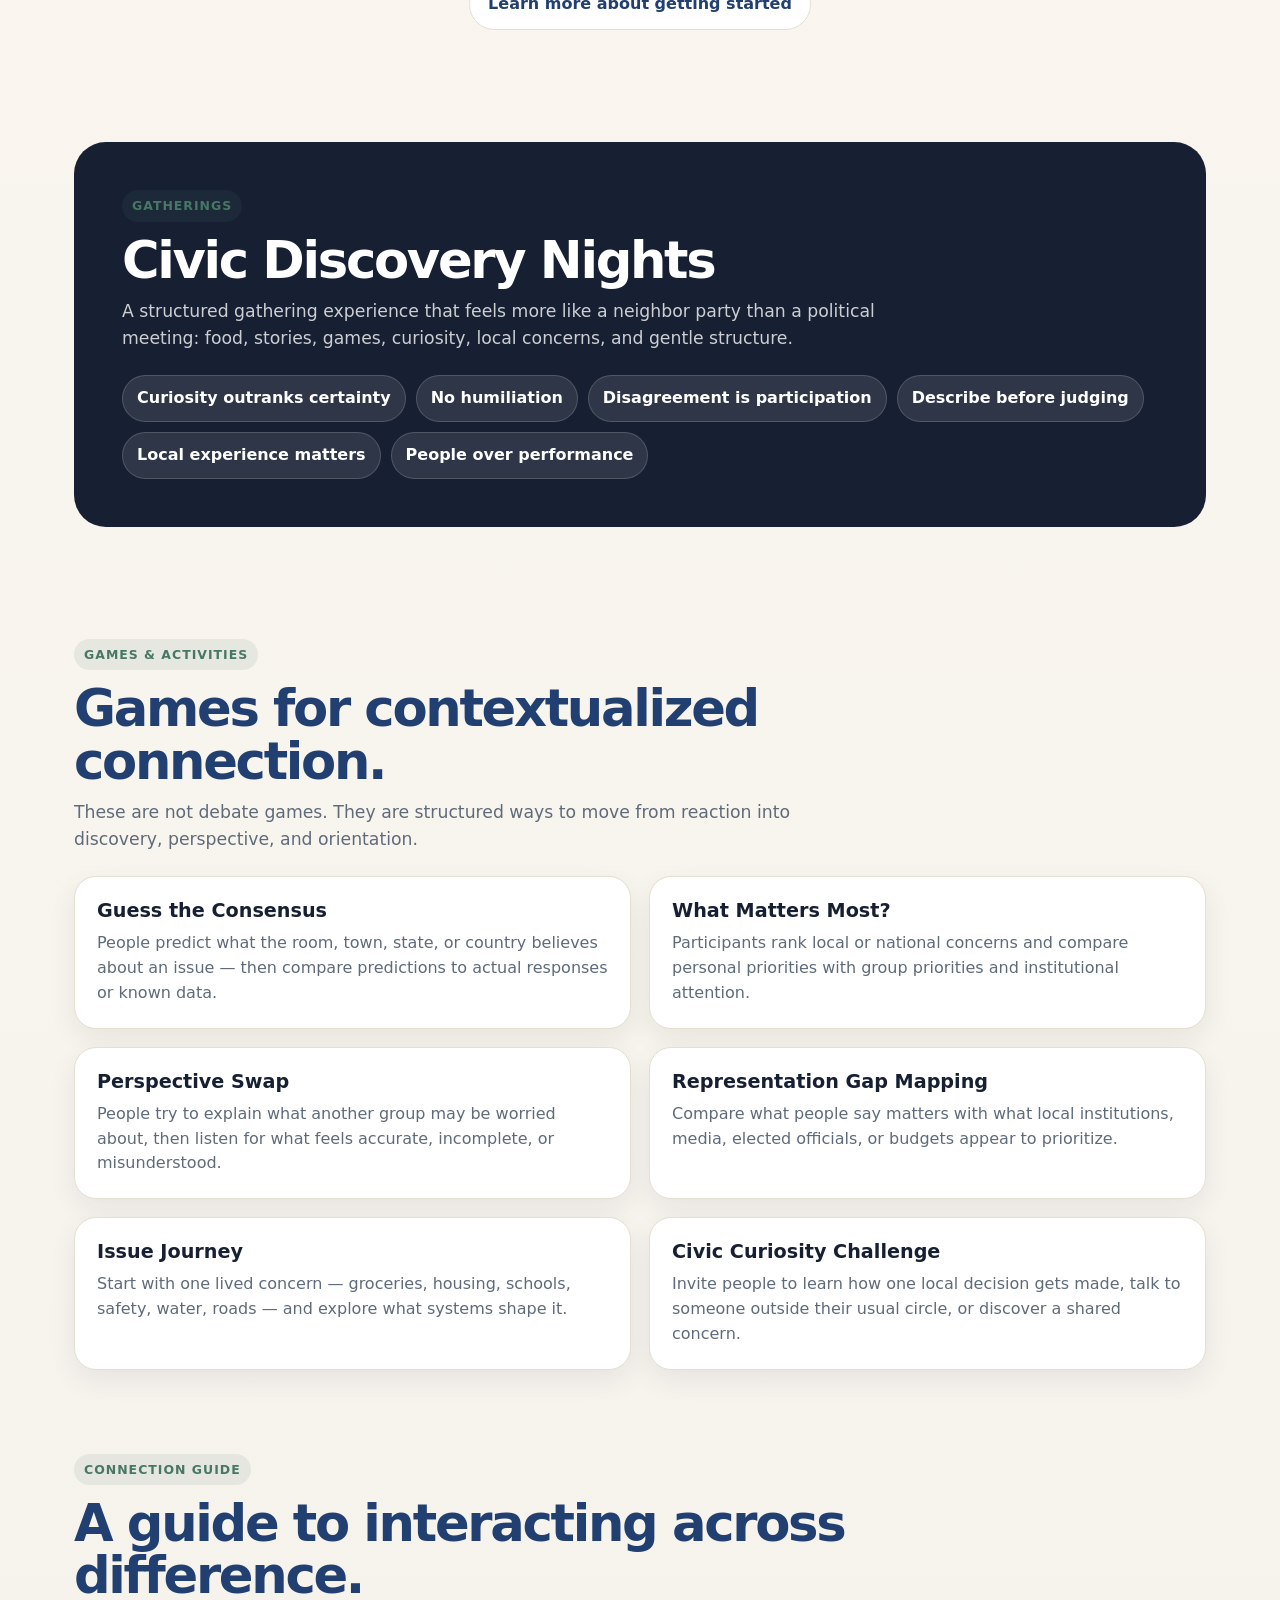
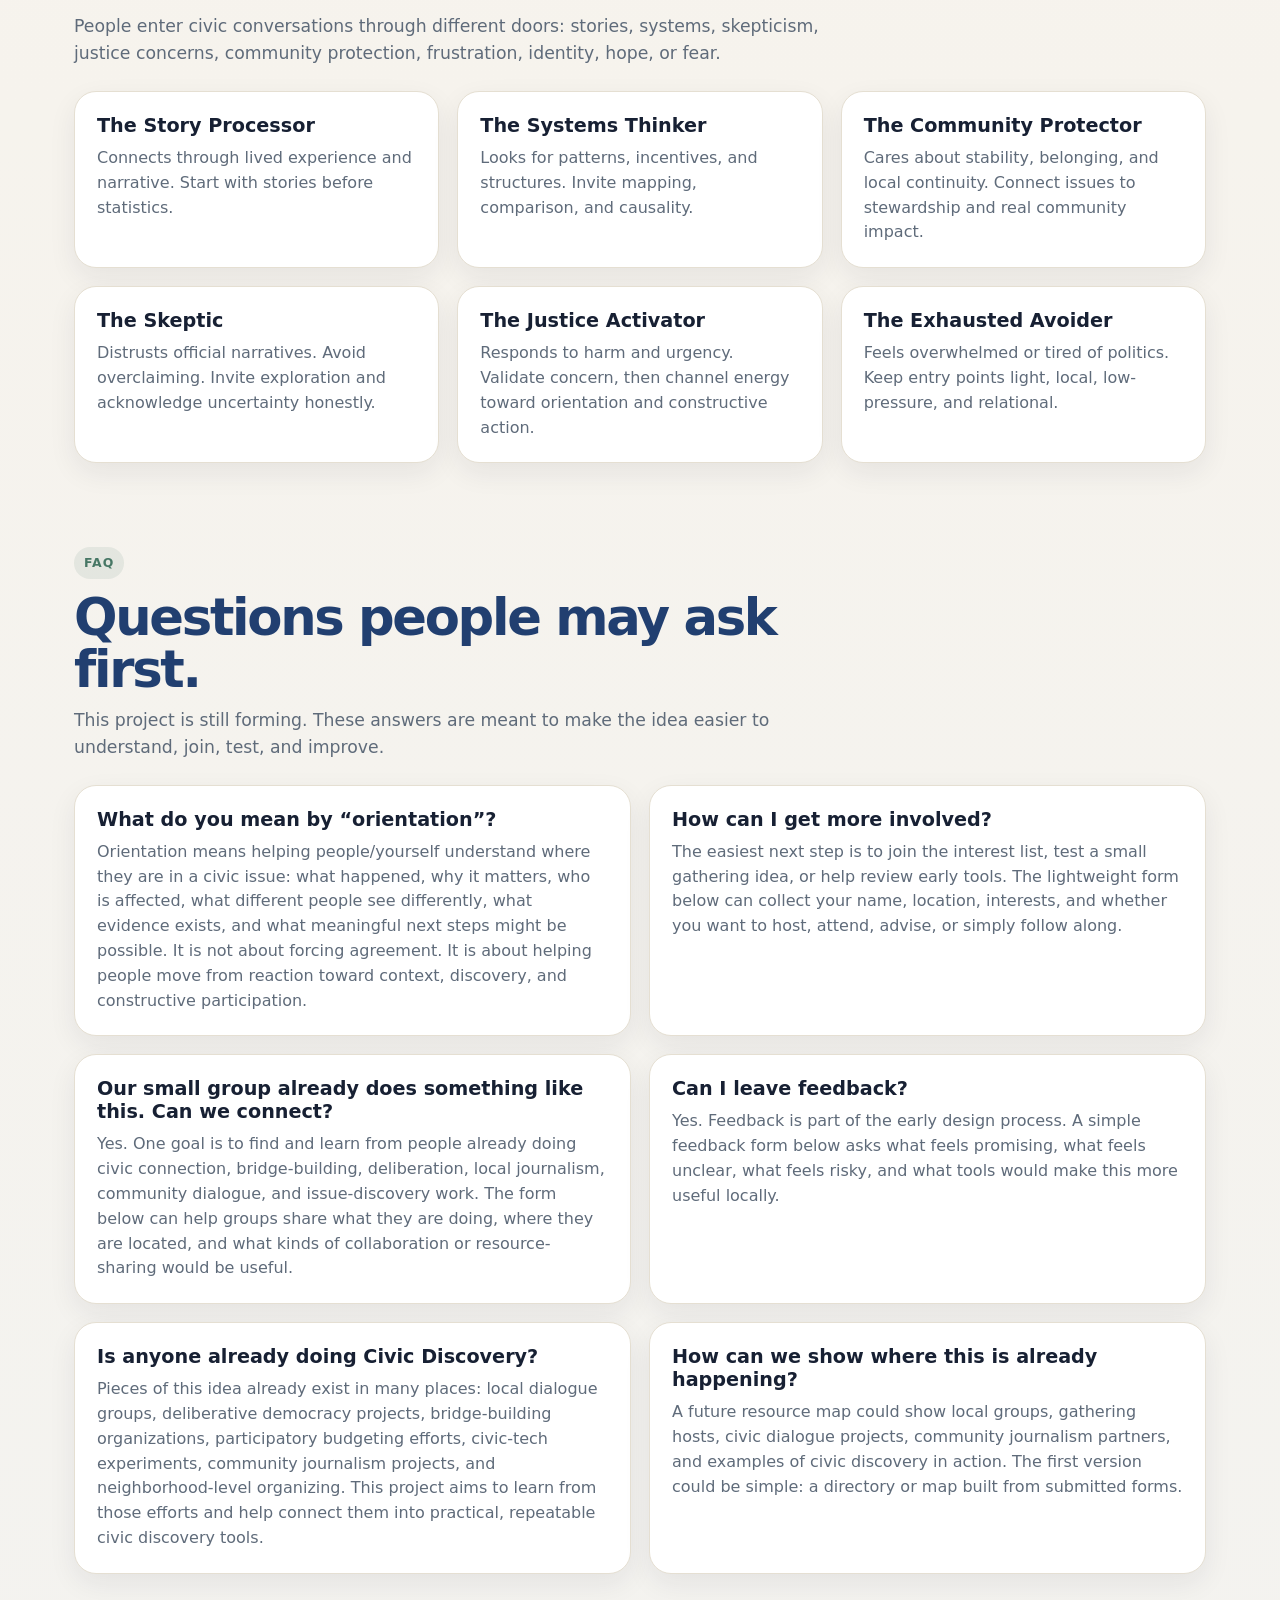
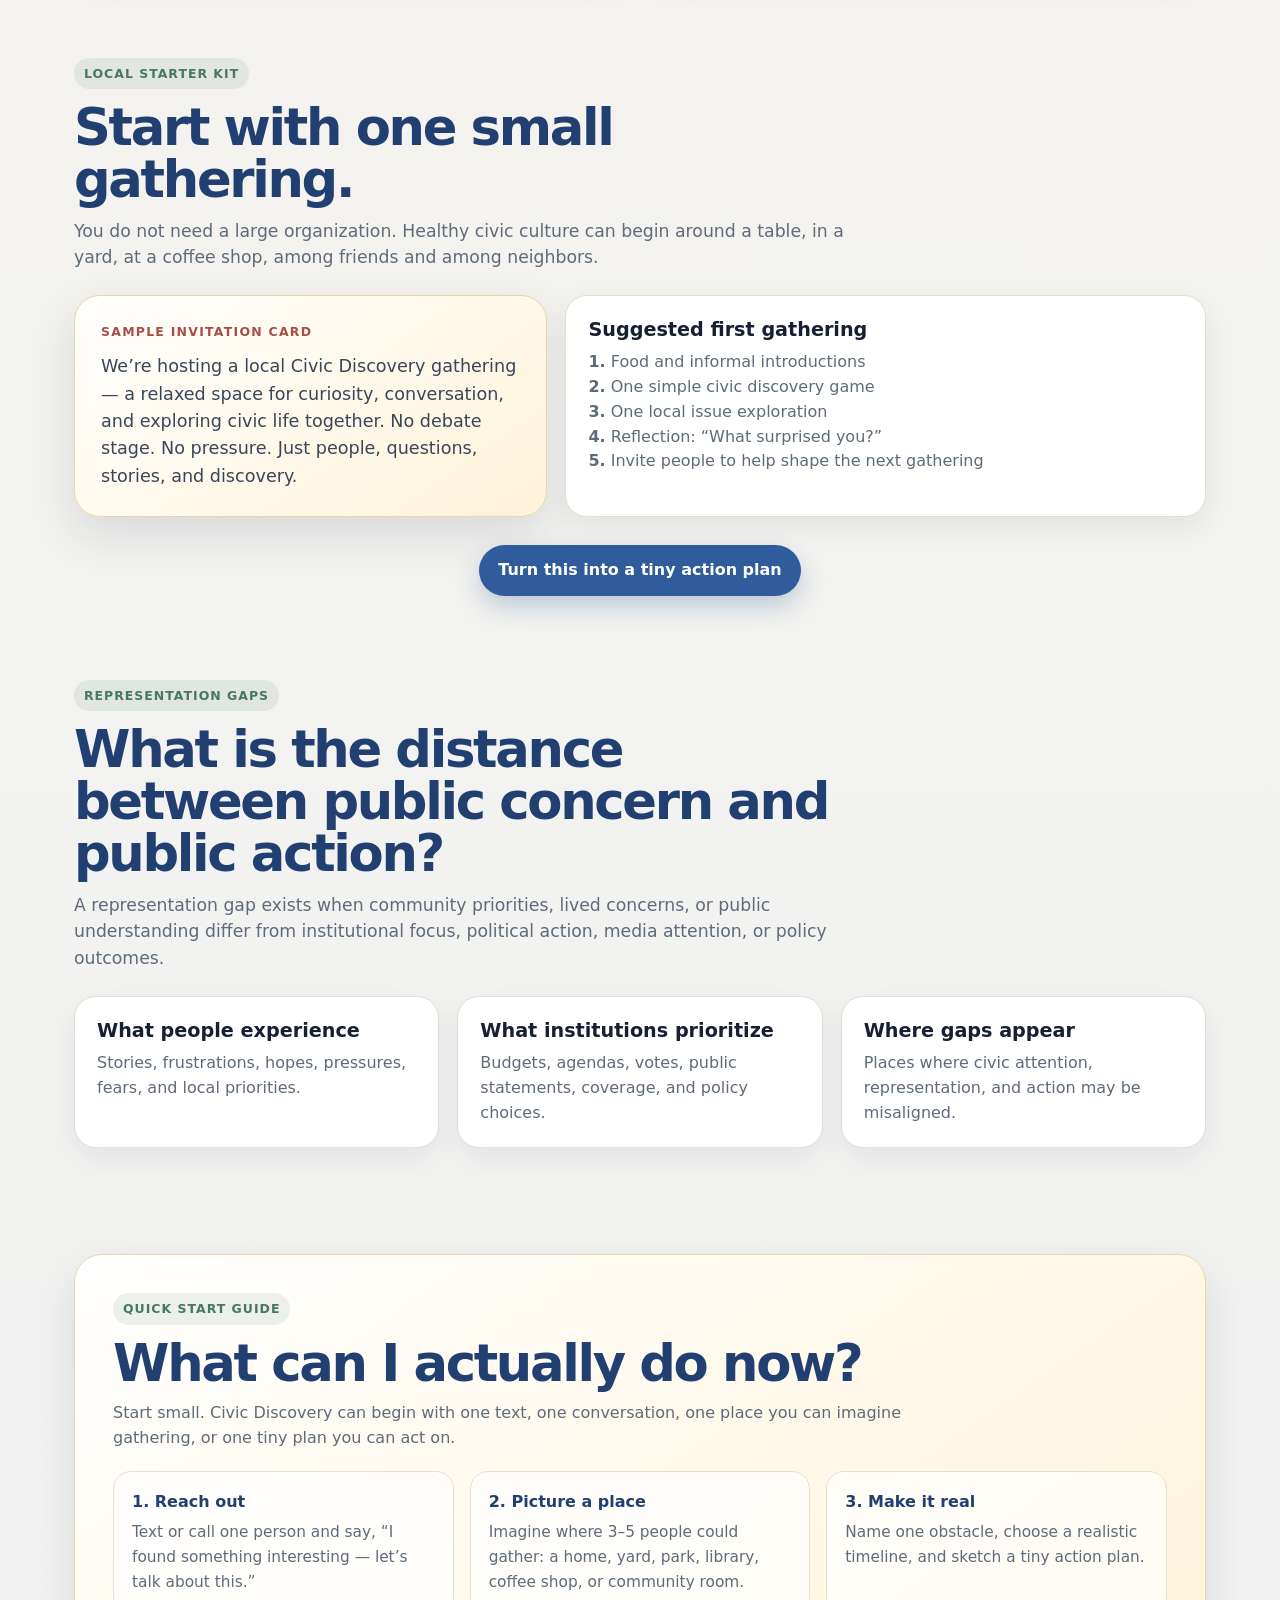
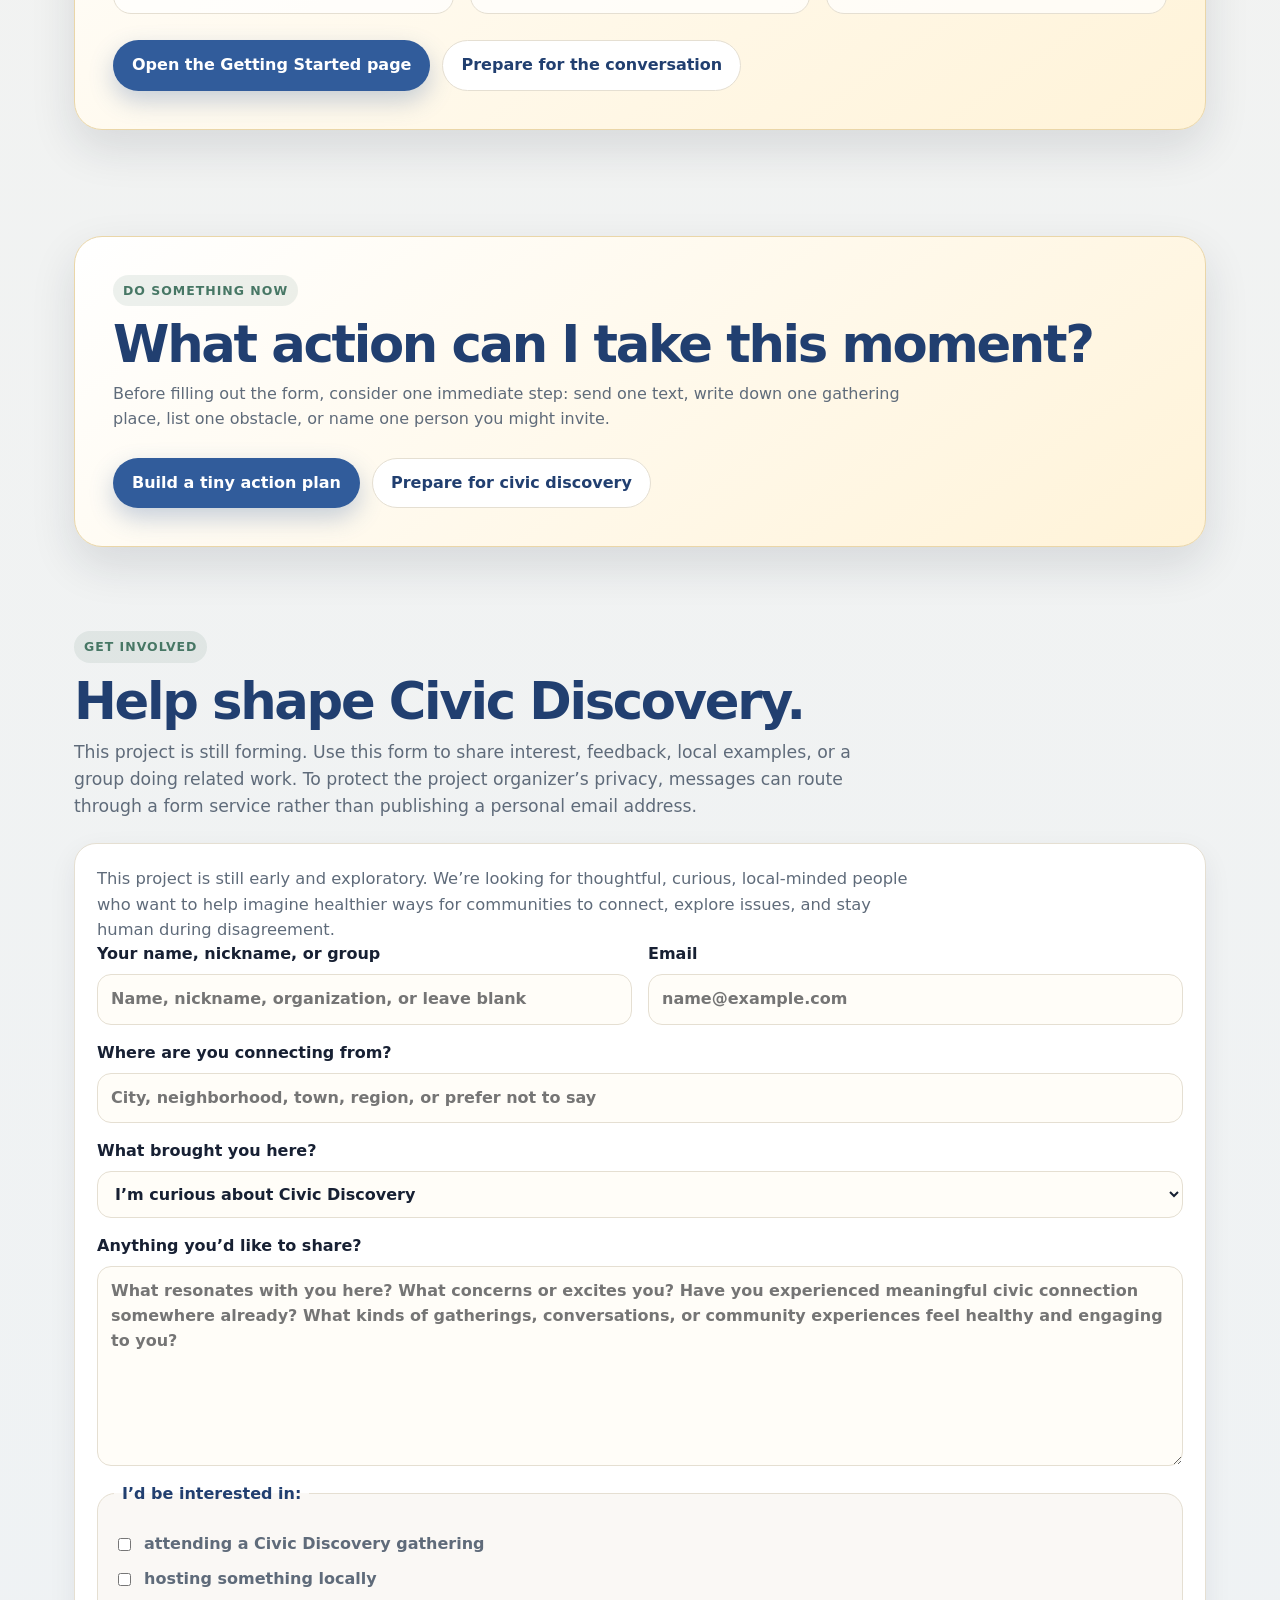
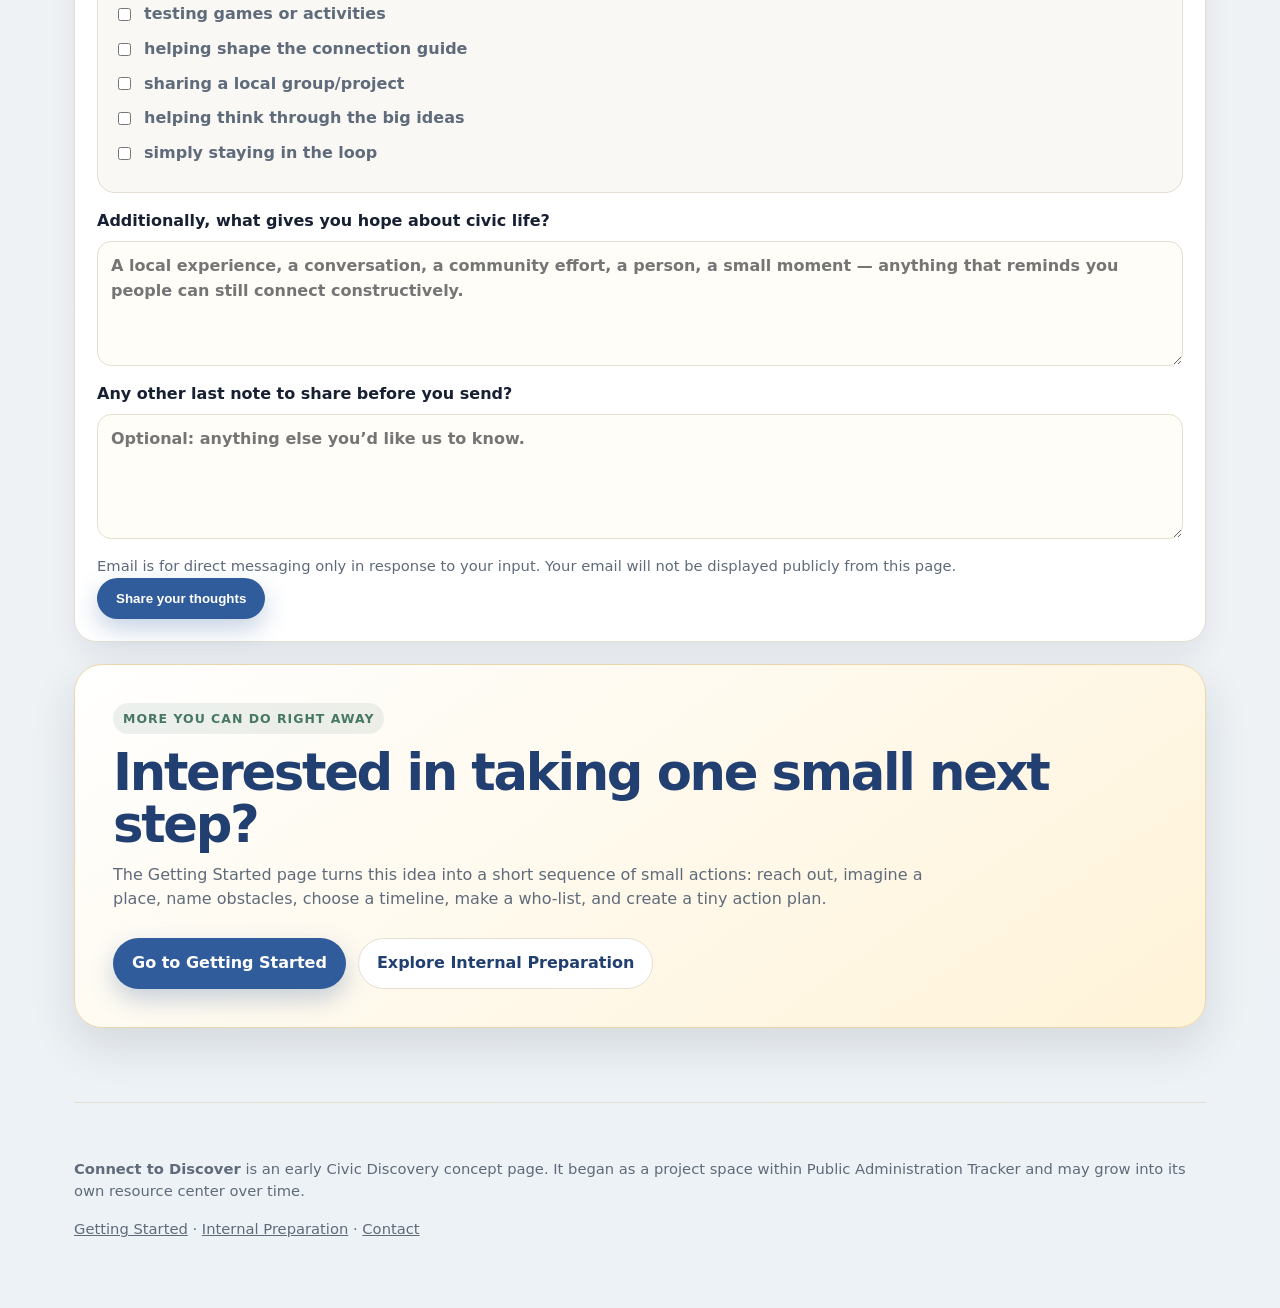
==== commit a4b113b4: "Updated connecttodiscover.html with quick start links" ====
--- a/connecttodiscover.html
+++ b/connecttodiscover.html
@@ -452,6 +452,47 @@
       margin: 0 0 18px;
     }
 
+
+    .action-callout {
+      background: linear-gradient(145deg, #ffffff, #fff3d8);
+      border: 1px solid #ead6a8;
+      border-radius: 28px;
+      padding: clamp(24px, 4vw, 38px);
+      box-shadow: var(--shadow);
+      margin-top: 22px;
+    }
+
+    .action-callout p {
+      color: var(--muted);
+      margin: 0;
+      max-width: 820px;
+    }
+
+    .mini-action-grid {
+      display: grid;
+      grid-template-columns: repeat(3, minmax(0, 1fr));
+      gap: 16px;
+      margin-top: 20px;
+    }
+
+    .mini-action {
+      background: rgba(255,255,255,0.72);
+      border: 1px solid var(--line);
+      border-radius: 18px;
+      padding: 18px;
+    }
+
+    .mini-action strong {
+      display: block;
+      color: var(--blue-dark);
+      margin-bottom: 6px;
+    }
+
+    .mini-action span {
+      color: var(--muted);
+      font-size: 0.96rem;
+    }
+
     footer {
       padding: 40px 0 28px;
       color: var(--muted);
@@ -465,7 +506,8 @@
       .starter-box,
       .grid,
       .grid.two,
-      .form-grid {
+      .form-grid,
+      .mini-action-grid {
         grid-template-columns: 1fr;
       }
 
@@ -496,6 +538,7 @@
       </a>
       <nav aria-label="Page navigation">
         <a href="#vision">Vision</a>
+        <a href="getting-started.html">Quick Start</a>
         <a href="internal-work.html">Preparation</a>
         <a href="#plan">The Plan</a>
         <a href="#gatherings">Gatherings</a>
@@ -518,7 +561,7 @@
           <p>Connect to Discover is an emerging idea for helping people move from outrage and disconnection toward orientation, discovery, and constructive civic participation — locally first, then outward into larger communities.</p>
           <div class="button-row">
             <a class="button primary" href="#plan">Explore the plan</a>
-            <a class="button secondary" href="#starter">Start locally</a>
+            <a class="button secondary" href="getting-started.html">Quick Start</a>
           </div>
         </div>
 
@@ -630,6 +673,9 @@
             </div>
           </article>
         </div>
+        <div class="button-row" style="justify-content:center; margin-top:28px;">
+          <a class="button secondary" href="getting-started.html">Learn more about getting started</a>
+        </div>
       </section>
 
       <section id="gatherings">
@@ -772,6 +818,9 @@
               <strong>5.</strong> Invite people to help shape the next gathering</p>
           </div>
         </div>
+        <div class="button-row" style="justify-content:center; margin-top:28px;">
+          <a class="button primary" href="getting-started.html">Turn this into a tiny action plan</a>
+        </div>
       </section>
 
 
@@ -797,7 +846,46 @@
         </div>
       </section>
 
+      <section id="quick-start">
+        <div class="action-callout">
+          <span class="tag">Quick Start Guide</span>
+          <h2>What can I actually do now?</h2>
+          <p>Start small. Civic Discovery can begin with one text, one conversation, one place you can imagine gathering, or one tiny plan you can act on.</p>
+          <div class="mini-action-grid">
+            <div class="mini-action">
+              <strong>1. Reach out</strong>
+              <span>Text or call one person and say, “I found something interesting — let’s talk about this.”</span>
+            </div>
+            <div class="mini-action">
+              <strong>2. Picture a place</strong>
+              <span>Imagine where 3–5 people could gather: a home, yard, park, library, coffee shop, or community room.</span>
+            </div>
+            <div class="mini-action">
+              <strong>3. Make it real</strong>
+              <span>Name one obstacle, choose a realistic timeline, and sketch a tiny action plan.</span>
+            </div>
+          </div>
+          <div class="button-row">
+            <a class="button primary" href="getting-started.html">Open the Getting Started page</a>
+            <a class="button secondary" href="internal-work.html">Prepare for the conversation</a>
+          </div>
+        </div>
+      </section>
+
+
       
+      <section id="moment-action">
+        <div class="action-callout">
+          <span class="tag">Do Something Now</span>
+          <h2>What action can I take this moment?</h2>
+          <p>Before filling out the form, consider one immediate step: send one text, write down one gathering place, list one obstacle, or name one person you might invite.</p>
+          <div class="button-row">
+            <a class="button primary" href="getting-started.html">Build a tiny action plan</a>
+            <a class="button secondary" href="internal-work.html">Prepare for civic discovery</a>
+          </div>
+        </div>
+      </section>
+
       <section id="contact">
         <div class="section-heading">
           <span class="tag">Get Involved</span>
@@ -871,11 +959,21 @@
 
           <button class="button primary" type="submit">Share your thoughts</button>
         </form>
+        <div class="action-callout">
+          <span class="tag">More you can do right away</span>
+          <h2>Interested in taking one small next step?</h2>
+          <p>The Getting Started page turns this idea into a short sequence of small actions: reach out, imagine a place, name obstacles, choose a timeline, make a who-list, and create a tiny action plan.</p>
+          <div class="button-row">
+            <a class="button primary" href="getting-started.html">Go to Getting Started</a>
+            <a class="button secondary" href="internal-work.html">Explore Internal Preparation</a>
+          </div>
+        </div>
       </section>
     </main>
 
     <footer>
       <p><strong>Connect to Discover</strong> is an early Civic Discovery concept page. It began as a project space within Public Administration Tracker and may grow into its own resource center over time.</p>
+      <p><a href="getting-started.html">Getting Started</a> · <a href="internal-work.html">Internal Preparation</a> · <a href="#contact">Contact</a></p>
     </footer>
   </div>
 </body>
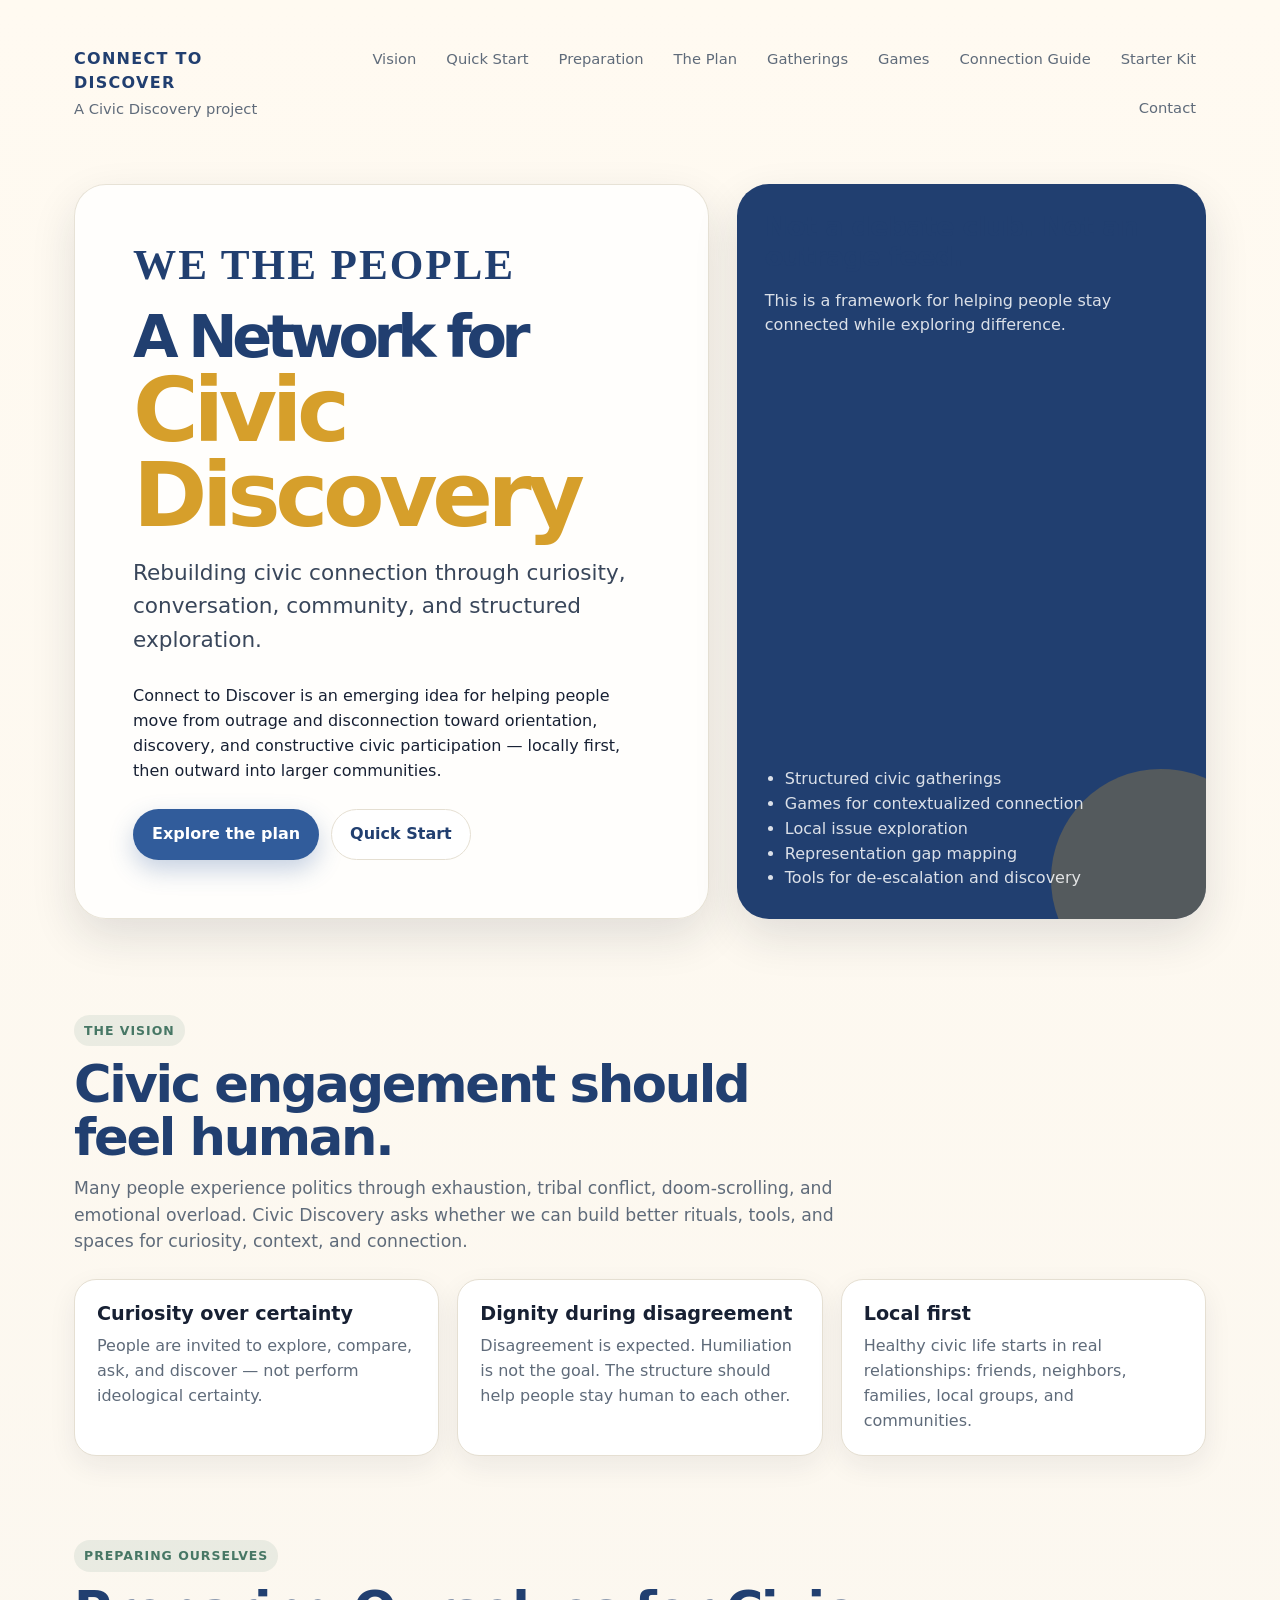
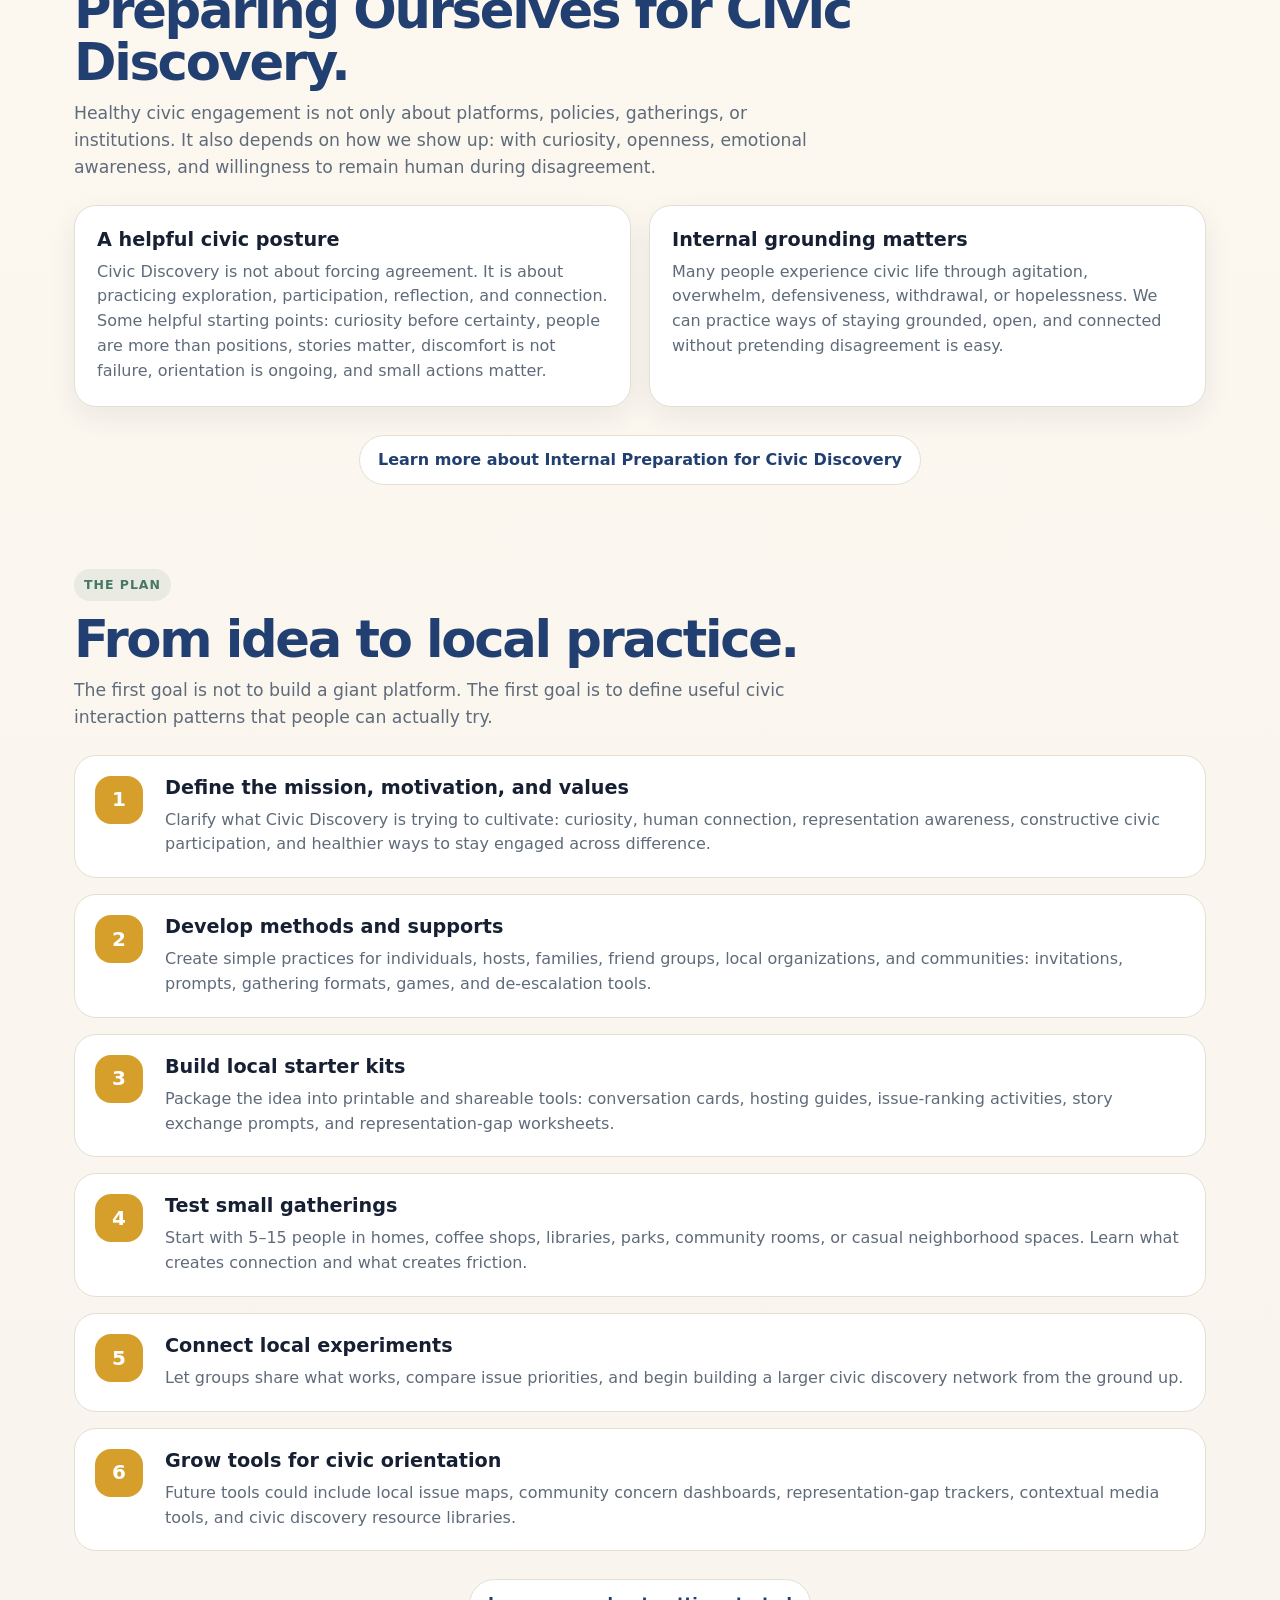
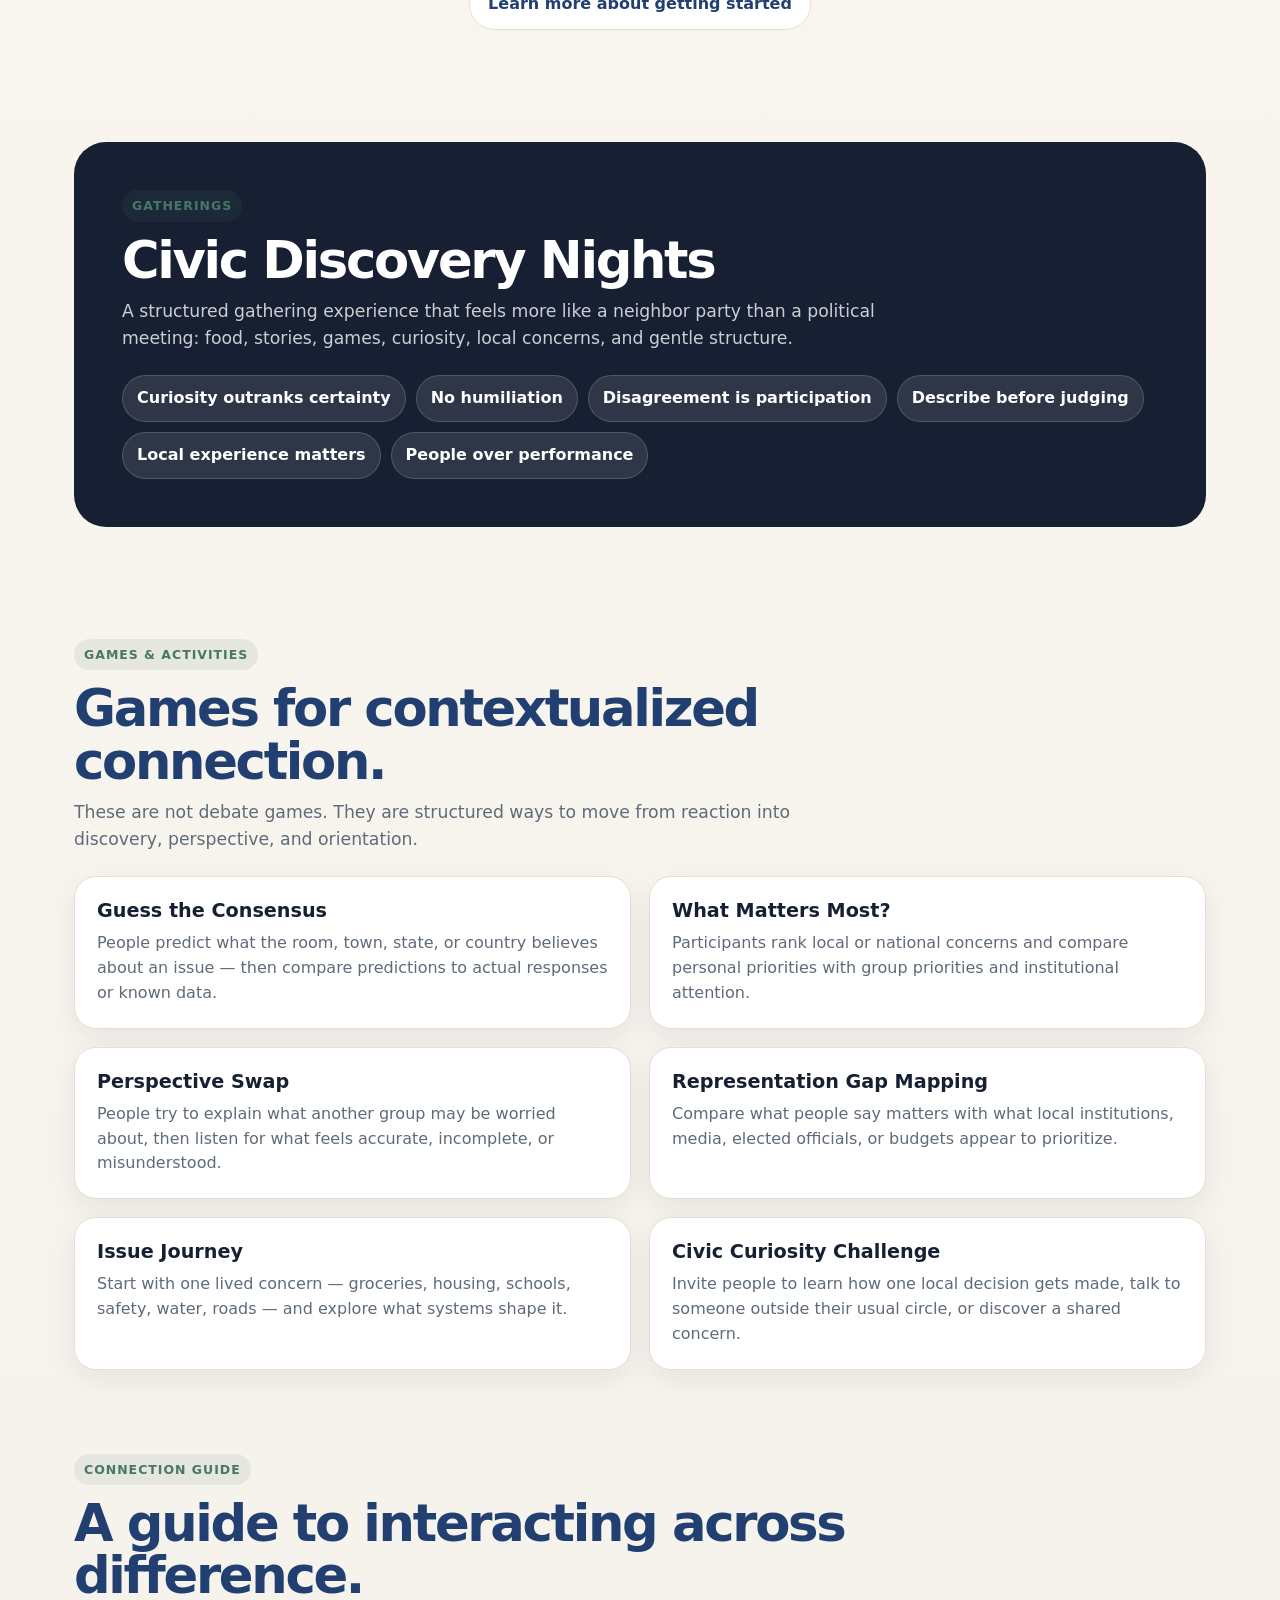
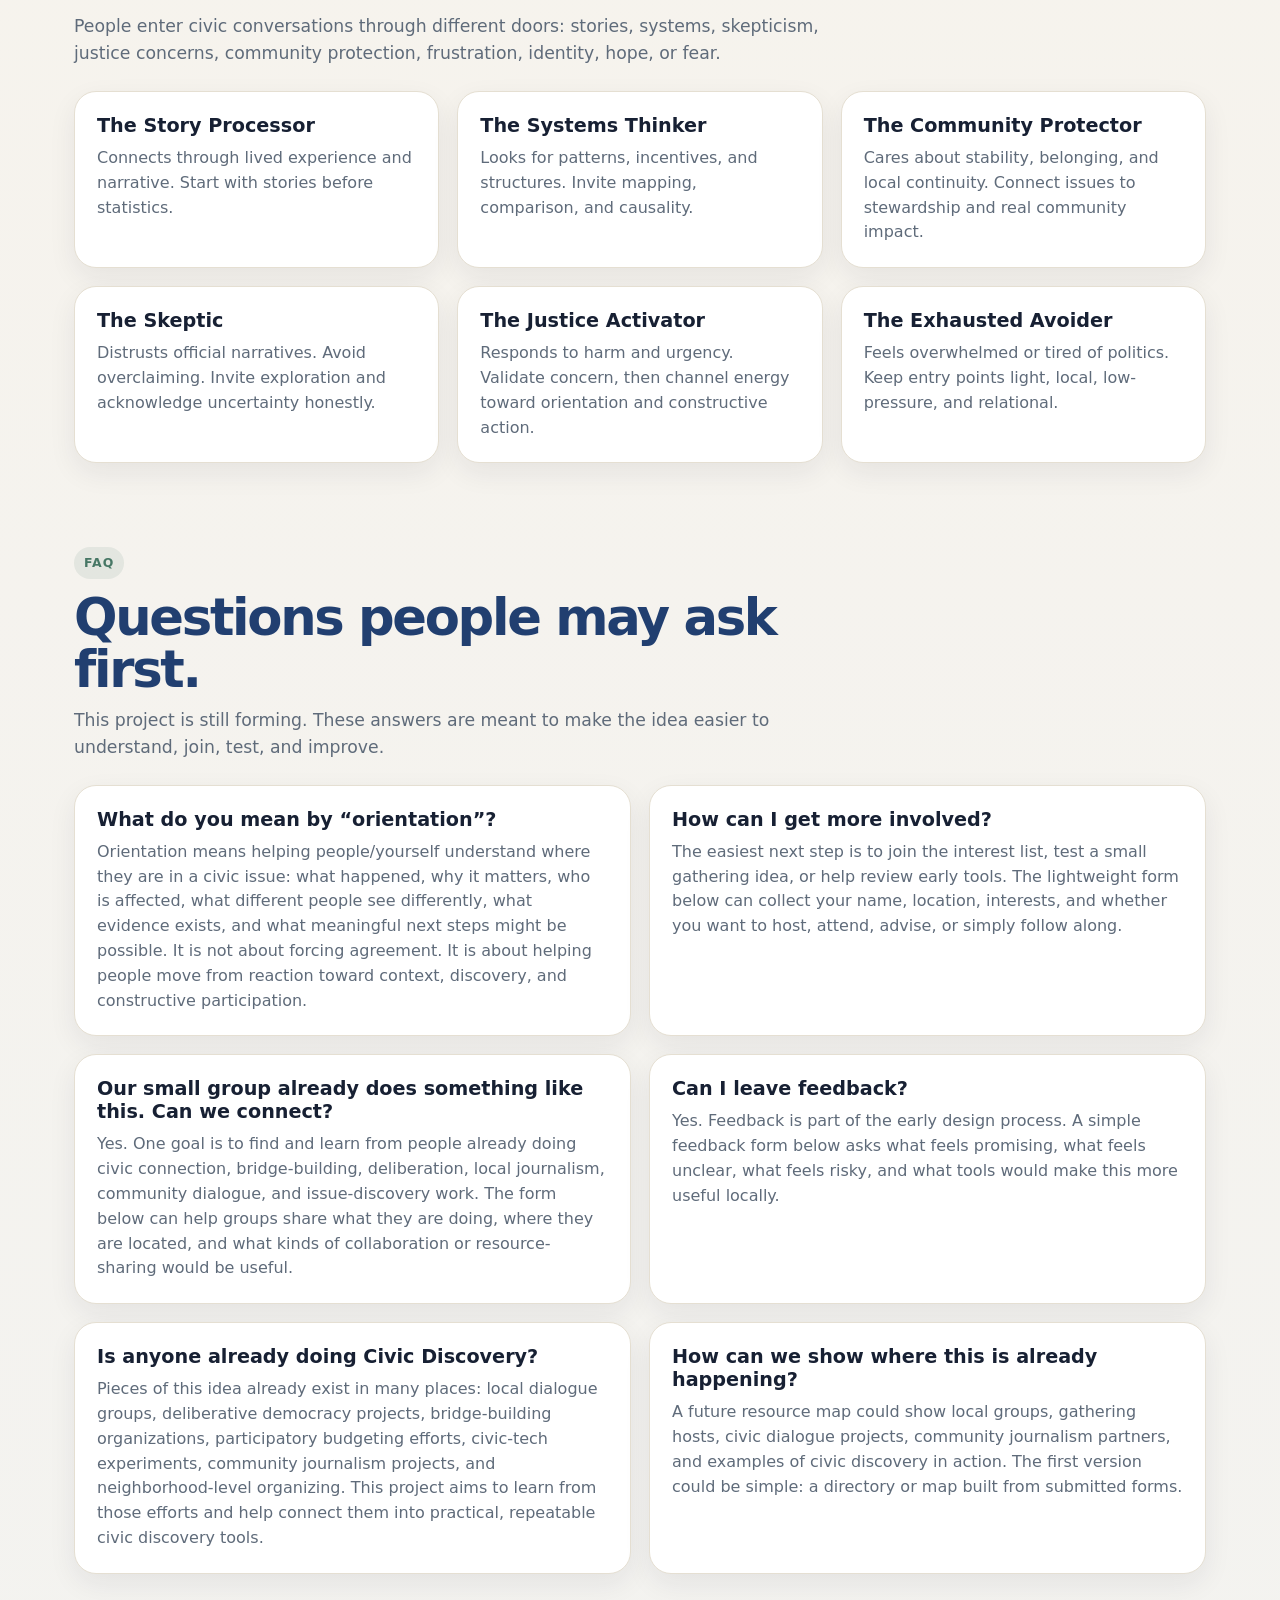
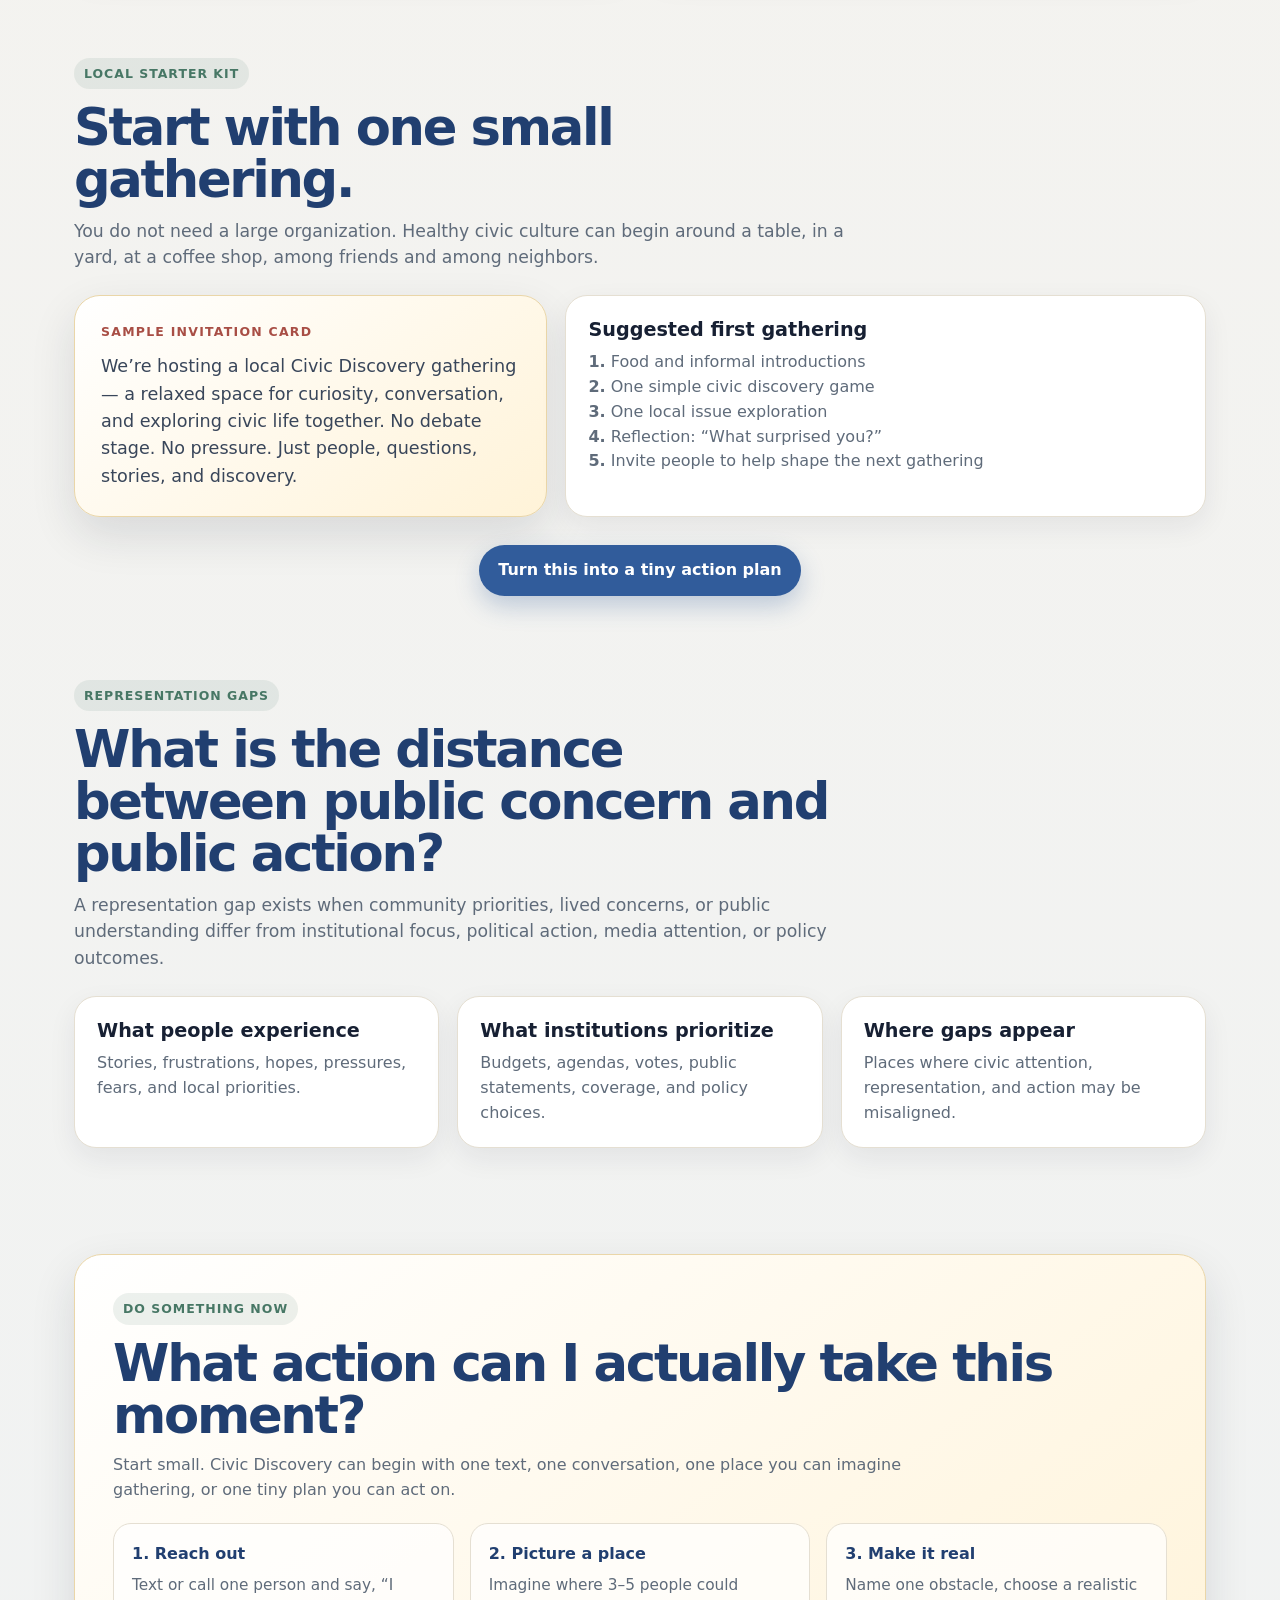
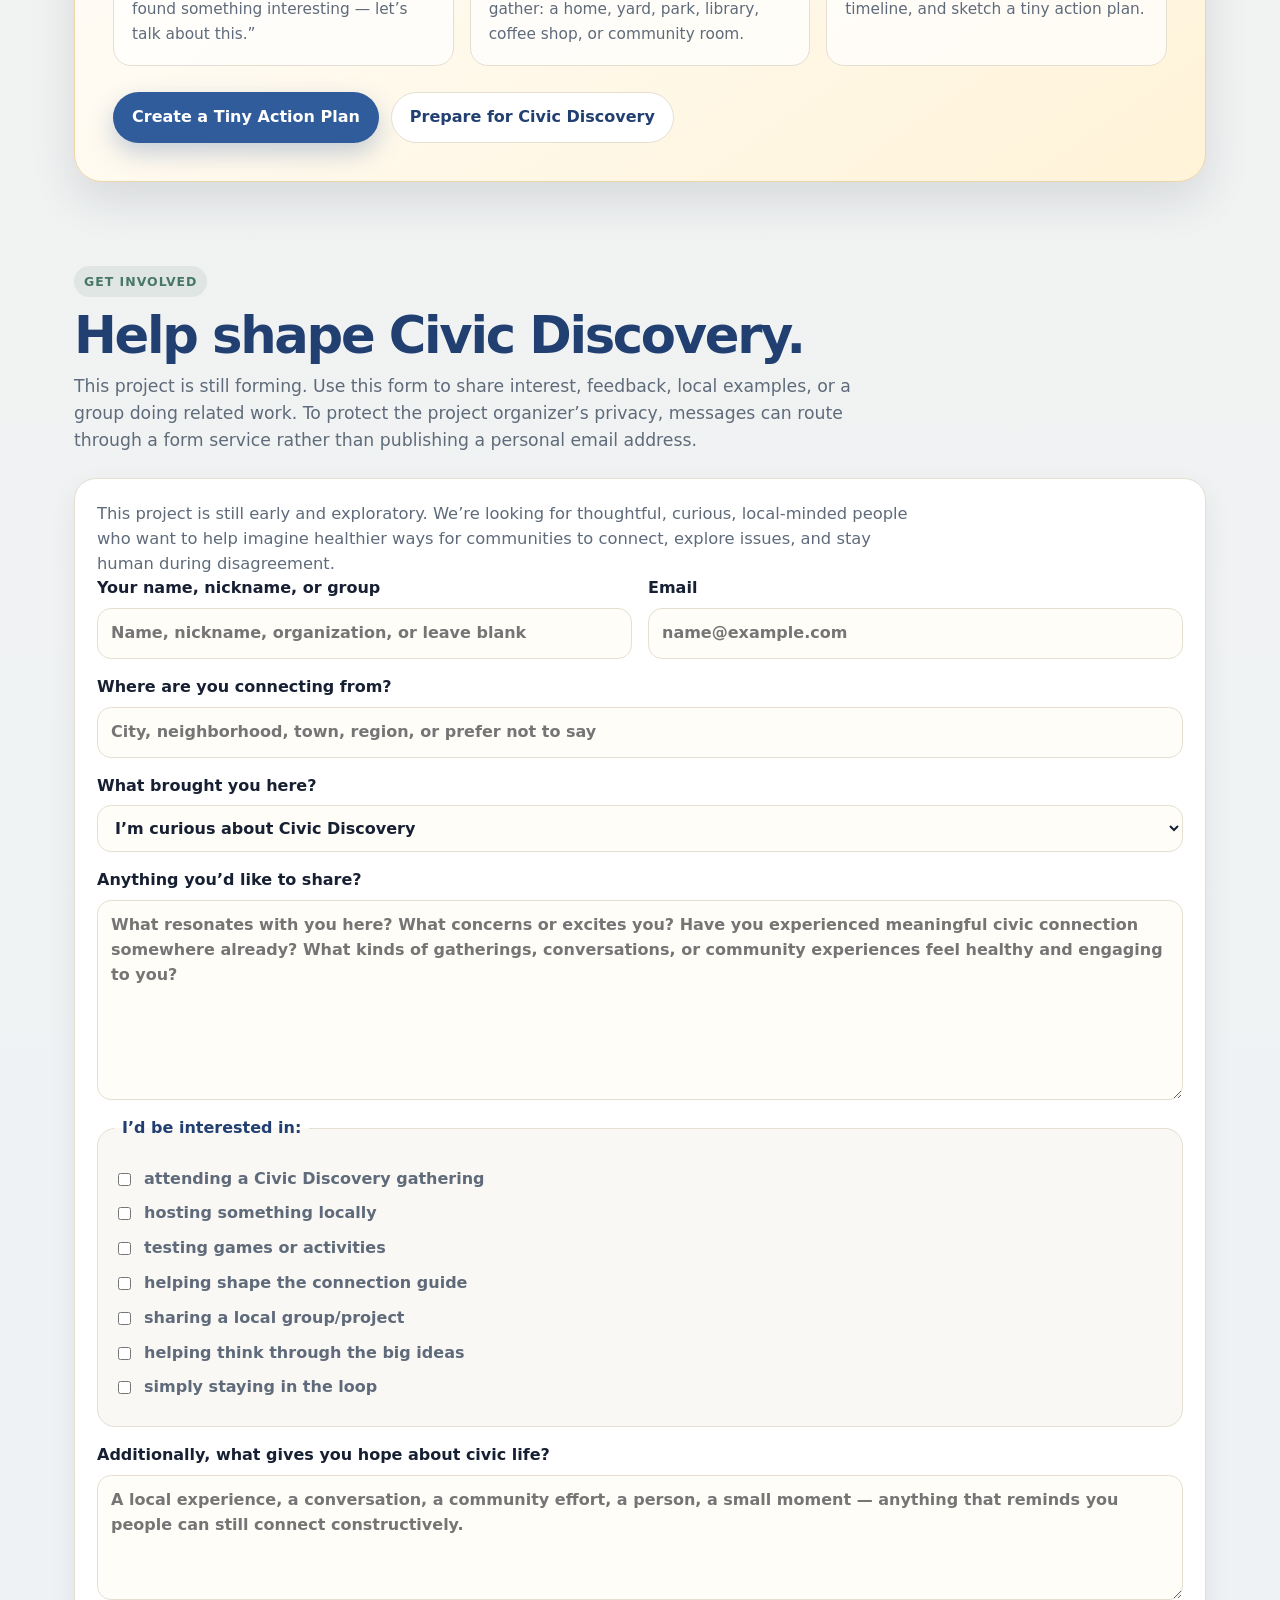
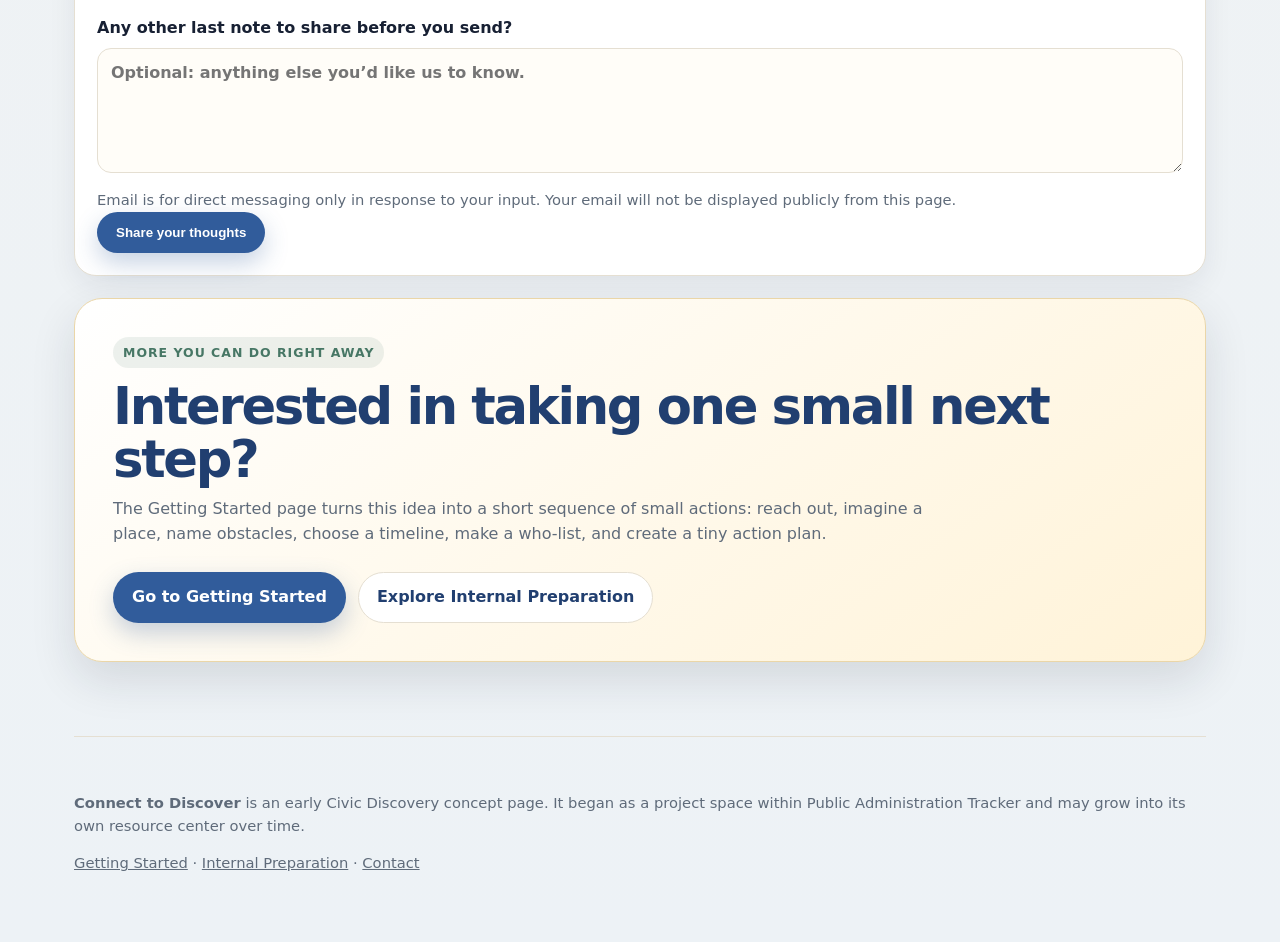
==== commit 01dda1be: "Update connecttodiscover.html with quick start updates" ====
--- a/connecttodiscover.html
+++ b/connecttodiscover.html
@@ -848,8 +848,8 @@
 
       <section id="quick-start">
         <div class="action-callout">
-          <span class="tag">Quick Start Guide</span>
-          <h2>What can I actually do now?</h2>
+          <span class="tag">Do Something Now</span>
+          <h2>What action can I actually take this moment?</h2>
           <p>Start small. Civic Discovery can begin with one text, one conversation, one place you can imagine gathering, or one tiny plan you can act on.</p>
           <div class="mini-action-grid">
             <div class="mini-action">
@@ -866,22 +866,8 @@
             </div>
           </div>
           <div class="button-row">
-            <a class="button primary" href="getting-started.html">Open the Getting Started page</a>
-            <a class="button secondary" href="internal-work.html">Prepare for the conversation</a>
-          </div>
-        </div>
-      </section>
-
-
-      
-      <section id="moment-action">
-        <div class="action-callout">
-          <span class="tag">Do Something Now</span>
-          <h2>What action can I take this moment?</h2>
-          <p>Before filling out the form, consider one immediate step: send one text, write down one gathering place, list one obstacle, or name one person you might invite.</p>
-          <div class="button-row">
-            <a class="button primary" href="getting-started.html">Build a tiny action plan</a>
-            <a class="button secondary" href="internal-work.html">Prepare for civic discovery</a>
+            <a class="button primary" href="getting-started.html">Create a Tiny Action Plan</a>
+            <a class="button secondary" href="internal-work.html">Prepare for Civic Discovery</a>
           </div>
         </div>
       </section>
